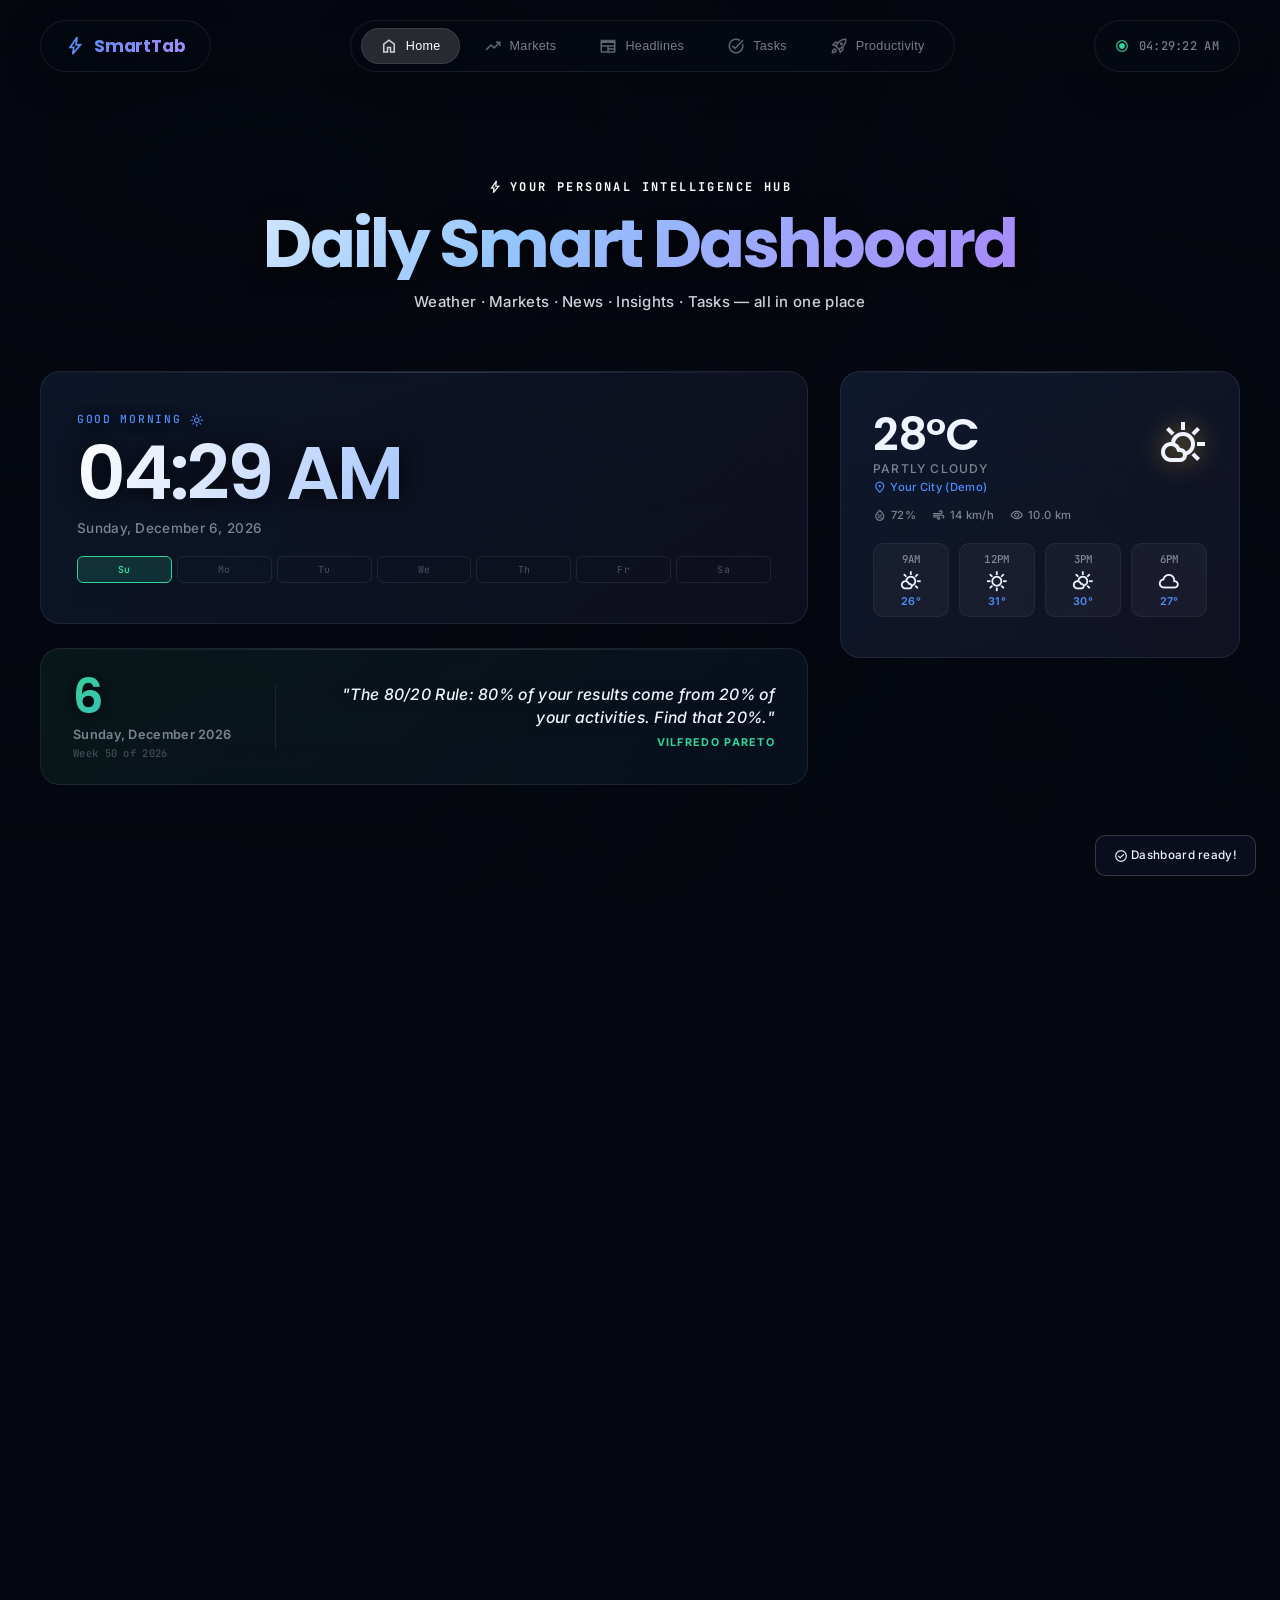
==== index.html @ 6fa4a164 "add smart-tab project source and assets" ====
<!DOCTYPE html>
<html lang="en">
<head>
<meta charset="UTF-8">
<meta name="viewport" content="width=device-width, initial-scale=1.0">
<title>Daily Smart Dashboard</title>
<link rel="preconnect" href="https://fonts.googleapis.com">
<link href="https://fonts.googleapis.com/css2?family=Inter:wght@400;500;600&family=Poppins:wght@500;600;700;800&family=JetBrains+Mono:wght@400;500&display=swap" rel="stylesheet">
<link rel="stylesheet" href="https://fonts.googleapis.com/css2?family=Material+Symbols+Outlined:opsz,wght,FILL,GRAD@20..48,100..700,0..1,-50..200" />
<style>
  :root {
    --bg: #050810;
    --surface: rgba(255,255,255,0.04);
    --surface-hover: rgba(255,255,255,0.08);
    --border: rgba(255,255,255,0.08);
    --border-bright: rgba(255,255,255,0.18);
    --accent: #4f8ef7;
    --accent2: #a78bfa;
    --accent3: #34d399;
    --accent4: #fb923c;
    --text: #f0f4ff;
    --text-dim: rgba(240,244,255,0.5);
    --text-mute: rgba(240,244,255,0.25);
    --glow: rgba(79,142,247,0.25);
    --glow2: rgba(167,139,250,0.2);
    --card-blur: blur(20px);
    --radius: 20px;
    --radius-sm: 12px;
    --font-heading: 'Poppins', sans-serif;
    --font-body: 'Inter', sans-serif;
    --mono: 'JetBrains Mono', monospace;
    --section-gap: 80px;
    --element-gap: 40px;
  }

  *, *::before, *::after { box-sizing: border-box; margin: 0; padding: 0; }

  html, body {
    height: 100%;
    background: var(--bg);
    color: var(--text);
    font-family: var(--font-body);
    font-size: 15px;
    font-weight: 500;
    letter-spacing: 0.3px;
    overflow-x: hidden;
    cursor: default;
    scroll-behavior: smooth;
  }
  .material-symbols-outlined {
    font-variation-settings: 'FILL' 0, 'wght' 400, 'GRAD' 0, 'opsz' 24;
    vertical-align: middle;
    font-size: 1.2em;
    line-height: 1;
    display: inline-block;
  }

  /* ── VIDEO BACKGROUND ── */
  .video-bg-wrap {
    position: fixed; inset: 0; z-index: 0;
    overflow: hidden; pointer-events: none;
  }
  .video-bg {
    position: absolute;
    top: 50%; left: 50%;
    min-width: 100%; min-height: 100%;
    width: auto; height: auto;
    transform: translate(-50%, -50%);
    object-fit: cover;
    filter: brightness(0.45) saturate(1.15);
  }
  .video-overlay {
    position: absolute; inset: 0;
    background:
      radial-gradient(ellipse 90% 60% at 20% 20%, rgba(5,8,16,0.55) 0%, transparent 70%),
      radial-gradient(ellipse 70% 90% at 80% 80%, rgba(5,8,16,0.55) 0%, transparent 70%),
      linear-gradient(180deg, rgba(5,8,16,0.35) 0%, rgba(5,8,16,0.15) 50%, rgba(5,8,16,0.5) 100%);
    animation: bgPulse 14s ease-in-out infinite alternate;
  }
  @keyframes bgPulse {
    0%   { opacity: 0.9; }
    50%  { opacity: 1; }
    100% { opacity: 0.85; }
  }
  /* Star canvas on top of video */
  .bg-canvas {
    position: fixed; inset: 0; z-index: 1;
    overflow: hidden; pointer-events: none;
  }
  .star {
    position: absolute;
    border-radius: 50%;
    background: white;
    animation: twinkle var(--dur, 3s) ease-in-out infinite var(--delay, 0s);
    opacity: 0;
  }
  @keyframes twinkle {
    0%, 100% { opacity: 0; transform: scale(0.5); }
    50% { opacity: var(--op, 0.6); transform: scale(1); }
  }


  /* ── LAYOUT ── */
  .dashboard {
    position: relative; z-index: 2;
    isolation: isolate;
    min-height: 100vh;
    display: grid;
    grid-template-rows: auto auto 1fr auto;
    gap: var(--section-gap);
    padding: 60px 32px;
    max-width: 1600px;
    margin: 0 auto;
    animation: dashboardFadeIn 1s cubic-bezier(.22,1,.36,1) both;
  }
  @keyframes dashboardFadeIn {
    from { opacity: 0; transform: translateY(20px); }
    to   { opacity: 1; transform: translateY(0); }
  }

  /* ── TOP BAR ── */
  .topbar {
    display: flex; align-items: center; justify-content: space-between;
    padding: 0 4px;
    animation: slideDown .8s cubic-bezier(.22,1,.36,1) .1s both;
  }
  @keyframes slideDown {
    from { opacity: 0; transform: translateY(-16px); }
    to   { opacity: 1; transform: translateY(0); }
  }
  .brand {
    font-family: var(--font-heading);
    font-weight: 700;
    font-size: 1.4rem;
    letter-spacing: -0.02em;
    background: linear-gradient(120deg, var(--accent) 0%, var(--accent2) 100%);
    -webkit-background-clip: text; -webkit-text-fill-color: transparent;
  }
  .live-time {
    font-family: var(--mono);
    font-size: .85rem;
    color: var(--text-dim);
    background: var(--surface);
    border: 1px solid var(--border);
    border-radius: 8px;
    padding: 6px 14px;
    letter-spacing: .04em;
  }
  .status-dot {
    display: inline-block; width: 7px; height: 7px;
    border-radius: 50%; background: var(--accent3);
    margin-right: 7px;
    box-shadow: 0 0 8px var(--accent3);
    animation: pulse 2s infinite;
  }
  @keyframes pulse { 0%,100%{opacity:1;} 50%{opacity:.4;} }

  /* ── ROW 1: WEATHER + TICKER ── */
  .row-top {
    display: grid;
    grid-template-columns: 360px 1fr;
    gap: var(--element-gap);
    animation: slideDown .8s cubic-bezier(.22,1,.36,1) .2s both;
  }

  /* ── GLASS CARD BASE ── */
  .glass {
    background: var(--surface);
    backdrop-filter: var(--card-blur);
    -webkit-backdrop-filter: var(--card-blur);
    border: 1px solid var(--border);
    border-radius: var(--radius);
    position: relative;
    overflow: hidden;
    transition: border-color .3s, box-shadow .3s, transform .3s;
  }
  .glass::before {
    content: '';
    position: absolute; top: 0; left: 0; right: 0; height: 1px;
    background: linear-gradient(90deg, transparent, rgba(255,255,255,0.15), transparent);
  }
  .glass:hover {
    border-color: var(--border-bright);
    box-shadow: 0 8px 40px rgba(0,0,0,0.3), 0 0 0 1px var(--border-bright);
    transform: translateY(-2px);
  }

  /* ── WEATHER ── */
  .weather-card {
    padding: 40px 32px;
    background: linear-gradient(135deg, rgba(79,142,247,0.12) 0%, rgba(167,139,250,0.08) 100%);
  }
  .weather-top {
    display: flex; align-items: flex-start; justify-content: space-between;
  }
  .weather-icon {
    font-size: 3.5rem;
    line-height: 1;
    filter: drop-shadow(0 0 12px rgba(255,200,50,0.5));
    animation: float 4s ease-in-out infinite;
  }
  @keyframes float { 0%,100%{transform:translateY(0);} 50%{transform:translateY(-6px);} }
  .weather-temp {
    font-family: var(--font-heading);
    font-size: 3rem;
    font-weight: 600;
    line-height: 1;
    letter-spacing: -0.03em;
  }
  .weather-desc {
    font-size: .8rem;
    color: var(--text-dim);
    text-transform: uppercase;
    letter-spacing: .1em;
    margin-top: 4px;
  }
  .weather-location {
    font-size: .75rem;
    color: var(--accent);
    margin-top: 4px;
  }
  .forecast-strip {
    display: flex; gap: 10px; margin-top: 20px;
  }
  .forecast-item {
    flex: 1; text-align: center;
    background: rgba(255,255,255,0.04);
    border: 1px solid rgba(255,255,255,0.06);
    border-radius: 10px;
    padding: 8px 4px;
    font-size: .72rem;
    transition: background .2s;
  }
  .forecast-item:hover { background: rgba(255,255,255,0.08); }
  .forecast-time { color: var(--text-dim); margin-bottom: 4px; font-family: var(--mono); }
  .forecast-icon { font-size: 1.2rem; margin: 2px 0; }
  .forecast-temp { color: var(--accent); font-weight: 600; }
  .weather-extra {
    display: flex; gap: 16px; margin-top: 14px;
    font-size: .75rem; color: var(--text-dim);
  }
  .weather-extra span { display: flex; align-items: center; gap: 4px; }

  /* ── TICKER ── */
  .ticker-card { padding: 0; display: flex; flex-direction: column; }
  .ticker-header {
    display: flex; align-items: center; justify-content: space-between;
    padding: 18px 24px 12px;
    border-bottom: 1px solid var(--border);
  }
  .ticker-title {
    font-family: var(--font-heading);
    font-weight: 600; font-size: .9rem;
    letter-spacing: .05em; color: var(--text-dim);
    text-transform: uppercase;
  }
  .ticker-update { font-size: .7rem; color: var(--text-mute); font-family: var(--mono); }
  .ticker-grid {
    display: grid;
    grid-template-columns: repeat(auto-fill, minmax(140px, 1fr));
    gap: 12px; padding: 24px 32px; flex: 1;
  }
  .ticker-item {
    background: rgba(255,255,255,0.04);
    backdrop-filter: blur(12px);
    -webkit-backdrop-filter: blur(12px);
    border: 1px solid rgba(255,255,255,0.08);
    border-radius: var(--radius-sm);
    padding: 12px 14px;
    transition: all .3s;
    cursor: default;
  }
  .ticker-item:hover {
    background: rgba(255,255,255,0.09);
    border-color: rgba(255,255,255,0.22);
    box-shadow: 0 4px 24px rgba(79,142,247,0.18);
    transform: translateY(-2px);
  }
  .ticker-symbol { font-family: var(--mono); font-size: .7rem; color: var(--text-mute); margin-bottom: 4px; }
  .ticker-price { font-family: var(--font-heading); font-weight: 600; font-size: 1.1rem; letter-spacing: -0.01em; }
  .ticker-change { font-size: .72rem; margin-top: 3px; font-family: var(--mono); }
  .up { color: var(--accent3); } .down { color: #f87171; }

  .marquee-bar {
    border-top: 1px solid var(--border);
    padding: 10px 0; overflow: hidden;
    position: relative;
  }
  .marquee-inner {
    display: flex; gap: 48px;
    animation: marquee 30s linear infinite;
    width: max-content;
  }
  @keyframes marquee { from{transform:translateX(0);} to{transform:translateX(-50%);} }
  .marquee-item { font-family: var(--mono); font-size: .73rem; white-space: nowrap; color: var(--text-dim); }
  .marquee-item .sym { color: var(--accent); margin-right: 6px; font-weight: 600; }

  /* ── ROW 2: NEWS + INSIGHT + PRODUCTIVITY ── */
  .row-main {
    display: grid;
    grid-template-columns: 1fr 1fr 380px;
    gap: var(--element-gap);
    animation: slideUp .8s cubic-bezier(.22,1,.36,1) .35s both;
  }
  @keyframes slideUp {
    from { opacity: 0; transform: translateY(20px); }
    to   { opacity: 1; transform: translateY(0); }
  }

  /* ── NEWS ── */
  .news-card { padding: 32px 32px; }
  .section-label {
    font-family: var(--font-heading);
    font-size: .72rem; font-weight: 700;
    text-transform: uppercase; letter-spacing: .12em;
    color: rgba(240,244,255,0.75);
    margin-bottom: 16px;
    display: flex; align-items: center; gap: 8px;
    text-shadow: 0 1px 8px rgba(0,0,0,0.5);
  }
  .section-label::after {
    content: ''; flex: 1; height: 1px;
    background: linear-gradient(90deg, var(--border), transparent);
  }
  .news-tabs {
    display: flex; gap: 8px; margin-bottom: 16px;
  }
  .tab-btn {
    padding: 5px 14px; border-radius: 20px;
    border: 1px solid rgba(255,255,255,0.08);
    background: rgba(255,255,255,0.04);
    backdrop-filter: blur(8px);
    -webkit-backdrop-filter: blur(8px);
    color: var(--text-dim);
    font-family: 'Space Grotesk', sans-serif;
    font-size: .75rem; font-weight: 500; cursor: pointer;
    transition: all .25s;
  }
  .tab-btn:hover {
    background: rgba(79,142,247,0.15);
    border-color: rgba(79,142,247,0.4);
    color: var(--text);
  }
  .tab-btn.active {
    background: var(--accent); color: white;
    border-color: var(--accent);
    box-shadow: 0 0 18px rgba(79,142,247,0.45);
  }
  .news-list { display: flex; flex-direction: column; gap: 10px; }
  .news-item {
    display: flex; gap: 12px; align-items: flex-start;
    padding: 12px;
    border: 1px solid rgba(255,255,255,0.07);
    border-radius: var(--radius-sm);
    background: rgba(255,255,255,0.03);
    backdrop-filter: blur(10px);
    -webkit-backdrop-filter: blur(10px);
    cursor: pointer;
    text-decoration: none; color: inherit;
    transition: all .25s;
    position: relative; overflow: hidden;
  }
  .news-item::before {
    content: ''; position: absolute; left: 0; top: 0; bottom: 0;
    width: 3px;
    background: linear-gradient(180deg, var(--accent), var(--accent2));
    transform: scaleY(0); transform-origin: bottom;
    transition: transform .3s cubic-bezier(.22,1,.36,1);
  }
  .news-item:hover {
    background: rgba(255,255,255,0.08);
    border-color: rgba(255,255,255,0.2);
    transform: translateX(4px);
    box-shadow: 0 4px 20px rgba(79,142,247,0.12);
  }
  .news-item:hover::before { transform: scaleY(1); }
  .news-num {
    font-family: var(--mono); font-size: .65rem;
    color: var(--accent); min-width: 20px; margin-top: 2px;
    font-weight: 700;
  }
  .news-content { flex: 1; }
  .news-title { font-size: .82rem; font-weight: 500; line-height: 1.4; margin-bottom: 4px; }
  .news-meta { font-size: .68rem; color: var(--text-mute); font-family: var(--mono); }
  .news-arrow {
    color: var(--text-mute); font-size: .9rem;
    transition: transform .25s, color .25s;
  }
  .news-item:hover .news-arrow { transform: translateX(4px); color: var(--accent); }

  .insight-card {
    padding: 32px;
    background: var(--surface);
    display: flex; flex-direction: column; gap: 24px;
    position: relative; overflow: hidden;
    z-index: 1;
  }
  .insight-bg-wrap {
    position: absolute; inset: 0; z-index: -1;
    pointer-events: none;
  }
  .insight-bg-layer {
    position: absolute; inset: 0;
    background-size: cover;
    background-position: center;
    opacity: 0;
    transition: opacity 0.5s ease-in-out;
    filter: brightness(0.35) saturate(1.2);
  }
  .insight-bg-layer.active { opacity: 1; }
  
  .insight-rotator {
    flex: 1;
    display: flex; flex-direction: column;
    justify-content: center;
    min-height: 160px;
    position: relative;
  }
  .insight-type {
    font-family: var(--mono); font-size: .65rem;
    text-transform: uppercase; letter-spacing: .1em;
    color: var(--accent2); margin-bottom: 10px;
    display: flex; align-items: center; gap: 6px;
  }
  .insight-type-icon { font-size: .9rem; }
  .insight-body {
    font-size: 1.05rem; font-weight: 500;
    line-height: 1.6;
    transition: all .5s cubic-bezier(.22,1,.36,1);
  }
  .insight-body.fade-out { opacity: 0; transform: translateY(10px); }
  .insight-body.fade-in  { opacity: 1; transform: translateY(0); }
  .insight-author { font-size: .75rem; color: var(--text-dim); margin-top: 8px; font-style: italic; }
  .insight-dots { display: flex; gap: 6px; justify-content: center; }
  .dot {
    width: 6px; height: 6px; border-radius: 50%;
    background: var(--border-bright); cursor: pointer;
    transition: all .3s;
  }
  .dot.active {
    background: var(--accent2);
    box-shadow: 0 0 8px var(--accent2);
    width: 20px; border-radius: 3px;
  }
  .insight-nav { display: flex; gap: 8px; justify-content: flex-end; }
  .insight-btn {
    width: 32px; height: 32px;
    border-radius: 50%; border: 1px solid var(--border);
    background: transparent; color: var(--text-dim);
    cursor: pointer; font-size: .9rem;
    transition: all .25s; display: flex; align-items: center; justify-content: center;
  }
  .insight-btn:hover { border-color: var(--accent2); color: var(--accent2); background: rgba(167,139,250,0.1); }

  /* ── DATE CARD ── */
  .date-card {
    padding: 24px 32px;
    background: linear-gradient(135deg, rgba(52,211,153,0.08) 0%, rgba(79,142,247,0.06) 100%);
    display: flex; align-items: center; justify-content: space-between; gap: 40px;
  }
  .date-left { flex-shrink: 0; }
  .date-quote {
    flex: 1; text-align: right; border-left: 1px solid var(--border);
    padding-left: 32px; max-width: 500px;
    animation: heroFadeIn 1s cubic-bezier(.22,1,.36,1) .3s both;
  }
  .date-quote-text {
    font-size: 1.05rem; font-style: italic; line-height: 1.45;
    color: var(--text); margin-bottom: 6px;
    text-shadow: 0 2px 12px rgba(0,0,0,0.4);
  }
  .date-quote-author {
    font-size: 0.72rem; color: var(--accent3); font-weight: 700;
    text-transform: uppercase; letter-spacing: 0.12em;
  }
  .date-day {
    font-family: var(--font-heading);
    font-size: 3.2rem; font-weight: 600;
    letter-spacing: -0.04em;
    line-height: 1;
    background: linear-gradient(120deg, var(--accent3) 0%, var(--accent) 100%);
    -webkit-background-clip: text; -webkit-text-fill-color: transparent;
    filter: drop-shadow(0 2px 8px rgba(0,0,0,0.8));
  }
  .date-full { font-size: .85rem; color: var(--text-dim); margin-top: 6px; font-weight: 600; }
  .date-week { font-family: var(--mono); font-size: .7rem; color: var(--text-mute); margin-top: 4px; }
  .week-bar {
    display: flex; gap: 5px; margin-top: 14px;
  }
  .week-day {
    flex: 1; text-align: center; padding: 6px 2px;
    font-size: .65rem; font-family: var(--mono);
    border-radius: 6px; border: 1px solid var(--border);
    color: var(--text-mute);
    transition: all .25s;
  }
  .week-day.today {
    background: rgba(52,211,153,0.15);
    border-color: var(--accent3);
    color: var(--accent3);
    font-weight: 700;
  }

  /* ── TODO ── */
  .todo-card { padding: 32px 32px; display: flex; flex-direction: column; }
  .todo-input-row {
    display: flex; gap: 8px; margin-bottom: 14px;
  }
  .todo-input {
    flex: 1; background: rgba(255,255,255,0.05);
    border: 1px solid var(--border);
    border-radius: var(--radius-sm);
    padding: 10px 14px; color: var(--text);
    font-family: 'Space Grotesk', sans-serif; font-size: .83rem;
    outline: none; transition: border-color .25s;
  }
  .todo-input::placeholder { color: var(--text-mute); }
  .todo-input:focus { border-color: var(--accent); box-shadow: 0 0 0 3px rgba(79,142,247,0.15); }
  .btn-add {
    padding: 10px 16px; border-radius: var(--radius-sm);
    background: var(--accent); color: white; border: none;
    font-family: 'Space Grotesk', sans-serif; font-size: .8rem;
    font-weight: 600; cursor: pointer; transition: all .25s;
    white-space: nowrap;
  }
  .btn-add:hover { background: #6fa3f9; box-shadow: 0 0 20px rgba(79,142,247,0.4); transform: scale(1.02); }
  .todo-list { flex: 1; display: flex; flex-direction: column; gap: 7px; overflow-y: auto; max-height: 260px; }
  .todo-list::-webkit-scrollbar { width: 4px; }
  .todo-list::-webkit-scrollbar-track { background: transparent; }
  .todo-list::-webkit-scrollbar-thumb { background: var(--border-bright); border-radius: 2px; }
  .todo-item {
    display: flex; align-items: center; gap: 10px;
    padding: 10px 12px;
    border: 1px solid rgba(255,255,255,0.08);
    border-radius: 10px;
    background: rgba(255,255,255,0.04);
    backdrop-filter: blur(8px);
    -webkit-backdrop-filter: blur(8px);
    transition: all .25s;
    animation: todoSlide .35s cubic-bezier(.22,1,.36,1);
  }
  .todo-item:hover {
    background: rgba(255,255,255,0.08);
    border-color: rgba(255,255,255,0.18);
    box-shadow: 0 2px 12px rgba(0,0,0,0.2);
  }
  @keyframes todoSlide {
    from { opacity: 0; transform: translateX(-12px); }
    to   { opacity: 1; transform: translateX(0); }
  }
  .todo-item.done { opacity: .45; }
  .todo-item.done .todo-text { text-decoration: line-through; color: var(--text-mute); }
  .todo-item.removing { animation: todoRemove .3s forwards; }
  @keyframes todoRemove {
    to { opacity: 0; transform: translateX(12px); height: 0; padding: 0; margin: 0; }
  }
  .todo-check {
    width: 18px; height: 18px; border-radius: 50%;
    border: 2px solid var(--border-bright);
    background: transparent; cursor: pointer;
    transition: all .25s; flex-shrink: 0;
    display: flex; align-items: center; justify-content: center;
    font-size: .65rem;
  }
  .todo-item.done .todo-check {
    background: var(--accent3); border-color: var(--accent3);
    color: white;
  }
  .todo-text { flex: 1; font-size: .82rem; }
  .todo-del {
    color: var(--text-mute); cursor: pointer; font-size: .8rem;
    background: none; border: none;
    transition: color .2s; padding: 2px 4px;
  }
  .todo-del:hover { color: #f87171; }
  .todo-footer {
    display: flex; align-items: center; justify-content: space-between;
    margin-top: 12px; padding-top: 12px;
    border-top: 1px solid var(--border);
    font-size: .72rem; color: var(--text-mute);
  }
  .btn-clear {
    font-size: .72rem; color: #f87171;
    background: transparent; border: 1px solid rgba(248,113,113,0.3);
    border-radius: 6px; padding: 4px 10px;
    cursor: pointer; transition: all .25s;
    font-family: 'Space Grotesk', sans-serif;
  }
  .btn-clear:hover { background: rgba(248,113,113,0.1); border-color: #f87171; }

  /* ── BOTTOM ROW: GAME ── */
  .row-bottom {
    display: grid;
    grid-template-columns: 1fr 380px;
    gap: var(--element-gap);
    animation: slideUp .8s cubic-bezier(.22,1,.36,1) .5s both;
  }

  /* ── GAME ZONE ── */
  .game-card { padding: 32px 32px; }
  .game-launch-area { display: flex; flex-direction: column; align-items: center; gap: 16px; }
  .game-preview-btn {
    width: 100%; height: 160px;
    border: 2px dashed rgba(251,146,60,0.3);
    border-radius: var(--radius-sm);
    background: linear-gradient(135deg, rgba(251,146,60,0.06) 0%, rgba(167,139,250,0.06) 100%);
    cursor: pointer; position: relative; overflow: hidden;
    display: flex; align-items: center; justify-content: center;
    flex-direction: column; gap: 10px;
    transition: all .3s; color: var(--text-dim); font-size: .85rem;
  }
  .game-preview-btn:hover { border-color: var(--accent4); background: rgba(251,146,60,0.1); }
  .game-preview-btn .game-icon { font-size: 2.5rem; animation: float 3s ease-in-out infinite; }
  .game-preview-btn .game-hint { font-size: .7rem; color: var(--text-mute); }
  /* inline grid-game */
  #gridGame { width: 100%; display: none; flex-direction: column; align-items: center; gap: 10px; }
  #gridGame.active { display: flex; }
  .game-score-bar {
    width: 100%; display: flex; justify-content: space-between; align-items: center;
    font-family: var(--mono); font-size: .75rem; color: var(--text-dim);
  }
  .game-score-val { color: var(--accent4); font-size: 1.1rem; font-weight: 700; }
  #gameGrid {
    display: grid; gap: 4px;
    background: rgba(255,255,255,0.03);
    border: 1px solid var(--border); border-radius: 10px; padding: 8px;
  }
  .gcell {
    width: 32px; height: 32px; border-radius: 6px;
    cursor: pointer; transition: transform .15s, opacity .2s;
    border: 1px solid rgba(255,255,255,0.05);
  }
  .gcell:hover { transform: scale(1.1); }
  .gcell.matched { animation: cellPop .3s forwards; }
  @keyframes cellPop { 0%{transform:scale(1.2);} 50%{transform:scale(0.8);opacity:.5;} 100%{transform:scale(0);opacity:0;} }
  .game-controls { display: flex; gap: 8px; }
  .btn-game {
    padding: 7px 16px; border-radius: 8px;
    border: 1px solid var(--border); background: transparent;
    color: var(--text-dim); font-family: 'Space Grotesk', sans-serif;
    font-size: .75rem; cursor: pointer; transition: all .25s;
  }
  .btn-game:hover, .btn-game.primary { background: var(--accent4); border-color: var(--accent4); color: white; box-shadow: 0 0 16px rgba(251,146,60,0.3); }

  /* ── MINI STATS ── */
  .stats-card { padding: 32px 32px; display: flex; flex-direction: column; gap: 14px; }
  .stat-row {
    display: flex; flex-direction: column; gap: 6px;
  }
  .stat-label { font-size: .72rem; color: var(--text-mute); display: flex; justify-content: space-between; }
  .stat-label span { color: var(--text-dim); font-family: var(--mono); font-size: .7rem; }
  .stat-bar {
    height: 6px; border-radius: 3px;
    background: rgba(255,255,255,0.05);
    overflow: hidden;
  }
  .stat-fill {
    height: 100%; border-radius: 3px;
    transition: width 1.5s cubic-bezier(.22,1,.36,1);
    width: 0;
  }
  .stat-fill.blue { background: linear-gradient(90deg, var(--accent), #93c5fd); }
  .stat-fill.purple { background: linear-gradient(90deg, var(--accent2), #c4b5fd); }
  .stat-fill.green { background: linear-gradient(90deg, var(--accent3), #6ee7b7); }
  .stat-fill.orange { background: linear-gradient(90deg, var(--accent4), #fdba74); }

  /* ── SCROLLBAR ── */
  ::-webkit-scrollbar { width: 5px; }
  ::-webkit-scrollbar-track { background: transparent; }
  ::-webkit-scrollbar-thumb { background: var(--border-bright); border-radius: 3px; }

  /* ── LOADING OVERLAY ── */
  .loader-overlay {
    position: fixed; inset: 0; z-index: 999;
    background: var(--bg);
    display: flex; flex-direction: column; align-items: center; justify-content: center;
    gap: 20px;
    transition: opacity .6s, visibility .6s;
  }
  .loader-overlay.hide { opacity: 0; visibility: hidden; }
  .loader-logo {
    font-family: 'Syne', sans-serif; font-size: 1.8rem; font-weight: 800;
    background: linear-gradient(120deg, var(--accent), var(--accent2));
    -webkit-background-clip: text; -webkit-text-fill-color: transparent;
    animation: logoPulse 1.5s ease-in-out infinite;
  }
  @keyframes logoPulse { 0%,100%{opacity:.6;} 50%{opacity:1;} }
  .loader-bar-wrap {
    width: 180px; height: 3px; background: rgba(255,255,255,0.06); border-radius: 2px;
  }
  .loader-bar {
    height: 100%; background: linear-gradient(90deg, var(--accent), var(--accent2));
    border-radius: 2px;
    animation: loadBar 1.4s cubic-bezier(.22,1,.36,1) forwards;
  }
  @keyframes loadBar { from{width:0} to{width:100%} }
  .loader-text { font-size: .73rem; color: var(--text-mute); font-family: var(--mono); }

  /* ── TOAST ── */
  .toast-container { position: fixed; bottom: 24px; right: 24px; z-index: 100; display: flex; flex-direction: column; gap: 8px; }
  .toast {
    padding: 12px 18px; border-radius: 10px;
    border: 1px solid var(--border-bright);
    background: rgba(10,15,30,0.9);
    backdrop-filter: blur(12px);
    font-size: .78rem; color: var(--text);
    animation: toastIn .4s cubic-bezier(.22,1,.36,1);
    max-width: 280px;
  }
  @keyframes toastIn { from{opacity:0;transform:translateX(20px);} to{opacity:1;transform:translateX(0);} }

  /* ── NAV PILLS (Pill-Style Navbar) ── */
  .nav-container {
    position: fixed; top: 20px; left: 0; right: 0; z-index: 1000;
    display: flex; align-items: center; justify-content: space-between;
    padding: 0 40px; pointer-events: none;
  }
  .nav-pill {
    border-radius: 50px;
    background: rgba(5,10,20,0.4);
    backdrop-filter: blur(28px); -webkit-backdrop-filter: blur(28px);
    border: 1px solid rgba(255,255,255,0.08);
    display: flex; align-items: center; gap: 10px;
    pointer-events: auto;
    box-shadow: 0 10px 40px rgba(0,0,0,0.25);
    transition: all 0.4s cubic-bezier(.22,1,.36,1);
    height: 52px;
  }
  .nav-pill:hover {
    background: rgba(5,10,20,0.65);
    border-color: rgba(255,255,255,0.15);
    transform: translateY(-2px);
    box-shadow: 0 14px 48px rgba(0,0,0,0.35);
  }
  .nav-brand-pill { padding: 0 24px; }
  .nav-links-pill { padding: 0 10px; }
  .nav-time-pill { padding: 0 20px; font-family: var(--mono); font-size: .8rem; color: var(--text-dim); }

  .nav-brand {
    font-family: var(--font-heading); font-weight: 700; font-size: 1.15rem;
    background: linear-gradient(120deg, var(--accent), var(--accent2));
    -webkit-background-clip: text; -webkit-text-fill-color: transparent;
    filter: drop-shadow(0 2px 8px rgba(0,0,0,0.5));
    letter-spacing: -0.01em; display: flex; align-items: center; gap: 8px;
  }
  .nav-links { display: flex; align-items: center; gap: 5px; }
  .nav-link {
    padding: 8px 18px; border-radius: 40px;
    font-family: 'Space Grotesk', sans-serif; font-size: .84rem; font-weight: 500;
    color: var(--text-dim); text-decoration: none;
    transition: all .25s; display: flex; align-items: center; gap: 8px;
    border: 1px solid transparent;
  }
  .nav-link .material-symbols-outlined { font-size: 18px; opacity: 0.8; }
  .nav-link:hover { color: var(--text); background: rgba(255,255,255,0.08); }
  .nav-link.active {
    background: rgba(255,255,255,0.14);
    color: #ffffff;
    border-color: rgba(255,255,255,0.1);
    box-shadow: 0 4px 12px rgba(0,0,0,0.1);
  }

  /* ── PAGE WRAPPER ── */
  .page { padding-top: 64px; position: relative; z-index: 2; isolation: isolate; }

  /* ── SECTION WRAPPER ── */
  .section {
    max-width: 1600px; margin: 0 auto;
    padding: 80px 40px;
    position: relative; z-index: 2;
  }
  .section-title {
    font-family: var(--font-heading); font-weight: 700;
    font-size: 24px; letter-spacing: 0.3px;
    color: var(--text);
    -webkit-text-fill-color: unset;
    background: none;
    text-shadow: 0 2px 16px rgba(0,0,0,0.6);
    margin-bottom: 40px;
    display: flex; align-items: center; gap: 12px;
  }
  .section-title::after {
    content: ''; flex: 1; height: 1px;
    background: linear-gradient(90deg, var(--border-bright), transparent);
    margin-left: 16px;
  }
  .section-divider {
    border: none; height: 1px;
    background: linear-gradient(90deg, transparent, rgba(255,255,255,0.15), transparent);
    margin: 0;
    position: relative; z-index: 2;
  }

  /* ── HERO SECTION ── */
  #hero {
    min-height: calc(100vh - 64px);
    display: flex; flex-direction: column;
    justify-content: center;
  }
  .hero-headline {
    text-align: center;
    margin-bottom: 60px;
    animation: heroFadeIn 1s cubic-bezier(.22,1,.36,1) .2s both;
  }
  @keyframes heroFadeIn {
    from { opacity: 0; transform: translateY(-24px); }
    to   { opacity: 1; transform: translateY(0); }
  }
  .hero-tagline {
    font-family: var(--mono); font-size: .8rem; color: #ffffff;
    font-weight: 700;
    letter-spacing: .2em; text-transform: uppercase;
    margin-bottom: 14px; display: flex; align-items: center; justify-content: center; gap: 8px;
    text-shadow: 0 1px 8px rgba(0,0,0,0.8);
  }
  .hero-h1 {
    font-family: var(--font-heading); font-weight: 700;
    font-size: clamp(2.8rem, 6vw, 4.5rem);
    letter-spacing: -0.04em; line-height: 1.05;
    background: linear-gradient(135deg, #ffffff 0%, #93c5fd 40%, var(--accent2) 80%);
    -webkit-background-clip: text; -webkit-text-fill-color: transparent;
    filter: drop-shadow(0 2px 12px rgba(0,0,0,0.7));
    animation: gradientShift 6s ease-in-out infinite alternate;
  }
  @keyframes gradientShift {
    0%   { background-position: 0% 50%; }
    100% { background-position: 100% 50%; }
  }
  .hero-sub {
    font-size: 1rem; color: rgba(240,244,255,0.85); margin-top: 12px;
    font-weight: 500;
    text-shadow: 0 2px 12px rgba(0,0,0,0.8);
  }
  .hero-grid {
    display: grid; grid-template-columns: 1fr 400px;
    gap: 32px; align-items: start;
    animation: heroFadeIn 1s cubic-bezier(.22,1,.36,1) .5s both;
  }
  .hero-left { display: flex; flex-direction: column; gap: 24px; }
  .hero-clock-card {
    padding: 40px 36px;
    background: linear-gradient(135deg, rgba(79,142,247,0.1) 0%, rgba(167,139,250,0.06) 100%);
  }
  .hero-greeting {
    font-family: var(--mono); font-size: .75rem; color: var(--accent);
    text-transform: uppercase; letter-spacing: .15em; margin-bottom: 8px;
    text-shadow: 0 1px 12px rgba(0,0,0,0.8);
  }
  .hero-big-time {
    font-family: var(--font-heading); font-weight: 600;
    font-size: clamp(3rem, 7vw, 5rem);
    letter-spacing: -0.04em; line-height: 1;
    background: linear-gradient(120deg, #fff, var(--accent));
    -webkit-background-clip: text; -webkit-text-fill-color: transparent;
    filter: drop-shadow(0 2px 12px rgba(0,0,0,0.8));
  }
  .hero-date-sub { font-size: .9rem; color: var(--text-dim); margin-top: 10px; }

  /* ── MARKETS TICKER SECTION ── */
  #markets { padding: 0; }
  .markets-bar {
    border-top: 1px solid var(--border);
    border-bottom: 1px solid var(--border);
    background: rgba(255,255,255,0.02);
  }
  .markets-inner {
    max-width: 1600px; margin: 0 auto;
    padding: 0 40px;
  }
  .markets-header {
    display: flex; align-items: center; justify-content: space-between;
    padding: 20px 0 14px;
    border-bottom: 1px solid var(--border);
  }
  .markets-title {
    font-family: var(--font-heading); font-weight: 700; font-size: .9rem;
    letter-spacing: .06em; color: #ffffff; text-transform: uppercase;
    text-shadow: 0 1px 8px rgba(0,0,0,0.8);
  }

  /* ── INSIGHTS SECTION 2-col ── */
  .insights-grid {
    display: grid; grid-template-columns: 60% 1fr; gap: 32px;
  }

  /* ── TASKS SECTION ── */
  .tasks-inner { max-width: 860px; margin: 0 auto; }

  /* ── MEDIA ── */
  @media (max-width: 1100px) {
    .hero-grid { grid-template-columns: 1fr; }
    .insights-grid { grid-template-columns: 1fr; }
    .row-bottom { grid-template-columns: 1fr; }
  }
  @media (max-width: 768px) {
    .section { padding: 48px 20px; }
    .nav-container { top: 10px; padding: 0 15px; flex-wrap: wrap; justify-content: center; gap: 10px; }
    .nav-pill { height: 44px; scale: 0.9; }
    .nav-brand-pill { order: 1; }
    .nav-time-pill { order: 2; }
    .nav-links-pill { order: 3; width: 100%; justify-content: center; }
    .nav-link { padding: 6px 12px; font-size: .75rem; }
    .hero-h1 { font-size: 2.4rem; }
    .hero-big-time { font-size: 3rem; }
    .row-bottom { grid-template-columns: 1fr; }
    .row-main { grid-template-columns: 1fr; }
  }
</style>
</head>
<body>

<!-- LOADER -->
<div class="loader-overlay" id="loader">
  <div class="loader-logo"><span class="material-symbols-outlined" style="font-size:32px">bolt</span> SmartTab</div>
  <div class="loader-bar-wrap"><div class="loader-bar"></div></div>
  <div class="loader-text">Initializing your dashboard...</div>
</div>

<!-- VIDEO BACKGROUND -->
<div class="video-bg-wrap">
  <video class="video-bg" autoplay muted loop playsinline poster="">
    <source src="assets/video/From Main Klickpin CF- Video Pinterest - 4agRgWRYj.mp4" type="video/mp4">
  </video>
  <div class="video-overlay"></div>
</div>

<!-- STAR CANVAS (layered on top of video) -->
<div class="bg-canvas" id="bgCanvas"></div>

<!-- TOAST CONTAINER -->
<div class="toast-container" id="toastContainer"></div>

<!-- NAVBAR PILLS -->
<nav class="nav-container">
  <div class="nav-pill nav-brand-pill">
    <div class="nav-brand"><span class="material-symbols-outlined">bolt</span> SmartTab</div>
  </div>
  
  <div class="nav-pill nav-links-pill">
    <div class="nav-links">
      <a class="nav-link active" href="#hero"><span class="material-symbols-outlined">home</span> Home</a>
      <a class="nav-link" href="#markets"><span class="material-symbols-outlined">trending_up</span> Markets</a>
      <a class="nav-link" href="#insights"><span class="material-symbols-outlined">newspaper</span> Headlines</a>
      <a class="nav-link" href="#tasks"><span class="material-symbols-outlined">task_alt</span> Tasks</a>
      <a class="nav-link" href="#productivity"><span class="material-symbols-outlined">rocket_launch</span> Productivity</a>
    </div>
  </div>

  <div class="nav-pill nav-time-pill">
    <span class="material-symbols-outlined" style="font-size:14px;color:var(--accent3);animation: pulse 2s infinite;">radio_button_checked</span>
    <span id="liveTime">--:--:-- --</span>
  </div>
</nav>

<div class="page">

<!-- ══════════════ SECTION 1: HERO ══════════════ -->
<section id="hero" class="section">
  <div class="hero-headline">
    <div class="hero-tagline"><span class="material-symbols-outlined">bolt</span> Your Personal Intelligence Hub</div>
    <h1 class="hero-h1">Daily Smart Dashboard</h1>
    <p class="hero-sub">Weather · Markets · News · Insights · Tasks — all in one place</p>
  </div>

  <div class="hero-grid">
    <!-- Left: Clock + Date -->
    <div class="hero-left">
      <div class="glass hero-clock-card">
        <div class="hero-greeting" id="heroGreeting">Good Morning</div>
        <div class="hero-big-time" id="heroBigTime">--:--</div>
        <div class="hero-date-sub" id="heroDateSub">Loading date...</div>
        <div class="week-bar" id="weekBar" style="margin-top:20px;"></div>
      </div>

      <div class="glass date-card">
        <div class="date-left">
          <div class="date-day" id="dateDay">--</div>
          <div class="date-full" id="dateFull">Loading...</div>
          <div class="date-week" id="dateWeekNum"></div>
        </div>
        <div class="date-quote" id="dateQuoteWrap">
          <div class="date-quote-text" id="dateQuoteText">"The best way to predict the future is to create it."</div>
          <div class="date-quote-author" id="dateQuoteAuthor">Peter Drucker</div>
        </div>
      </div>
    </div>

    <!-- Right: Weather -->
    <div class="glass weather-card" id="weatherCard">
      <div class="weather-top">
        <div>
          <div class="weather-temp" id="wTemp">--°</div>
          <div class="weather-desc" id="wDesc">Loading weather...</div>
          <div class="weather-location" id="wLoc"><span class="material-symbols-outlined">location_on</span> Detecting...</div>
        </div>
        <div class="weather-icon" id="wIcon"><span class="material-symbols-outlined" style="font-size:48px">partly_cloudy_day</span></div>
      </div>
      <div class="weather-extra">
        <span><span class="material-symbols-outlined">humidity_percentage</span> <span id="wHum">--%</span></span>
        <span><span class="material-symbols-outlined">air</span> <span id="wWind">-- km/h</span></span>
        <span><span class="material-symbols-outlined">visibility</span> <span id="wVis">-- km</span></span>
      </div>
      <div class="forecast-strip" id="forecastStrip"></div>
    </div>
  </div>
</section>

<hr class="section-divider">

<!-- ══════════════ SECTION 2: MARKETS ══════════════ -->
<section id="markets">
  <div class="markets-bar">
    <div class="markets-inner">
      <div class="markets-header">
        <div class="markets-title"><span class="material-symbols-outlined">trending_up</span> Live Markets</div>
        <div class="ticker-update" id="tickerUpdated">Updating...</div>
      </div>
      <div class="ticker-grid" id="tickerGrid" style="padding:24px 0;"></div>
      <div class="marquee-bar">
        <div class="marquee-inner" id="marqueeInner"></div>
      </div>
    </div>
  </div>
</section>

<hr class="section-divider">

<!-- ══════════════ SECTION 3: HEADLINES & INSIGHTS ══════════════ -->
<section id="insights" class="section">
  <div class="section-title">📰 Headlines &amp; Daily Insights</div>
  <div class="insights-grid">

    <!-- Latest Headlines -->
    <div class="glass news-card">
      <div class="section-label"><span class="material-symbols-outlined">newspaper</span> Latest Headlines</div>
      <div class="news-tabs">
        <button class="tab-btn active" onclick="switchTab('technology',this)">Tech</button>
        <button class="tab-btn" onclick="switchTab('business',this)">Business</button>
        <button class="tab-btn" onclick="switchTab('science',this)">Science</button>
      </div>
      <div class="news-list" id="newsList">
        <div style="color:var(--text-mute);font-size:.8rem;text-align:center;padding:20px">Loading headlines...</div>
      </div>
    </div>

    <!-- Daily Insights -->
    <div class="glass insight-card">
      <div class="insight-bg-wrap">
        <div class="insight-bg-layer active" id="insightBg1"></div>
        <div class="insight-bg-layer" id="insightBg2"></div>
      </div>
      <div class="section-label"><span class="material-symbols-outlined">lightbulb</span> Daily Insight</div>
      <div class="insight-rotator">
        <div class="insight-type" id="insightType"><span class="insight-type-icon" id="insightIcon">💬</span><span id="insightTypeLabel">Quote</span></div>
        <div class="insight-body fade-in" id="insightBody">Loading...</div>
        <div class="insight-author" id="insightAuthor"></div>
      </div>
      <div style="display:flex;align-items:center;justify-content:space-between;">
        <div class="insight-dots" id="insightDots"></div>
        <div class="insight-nav">
          <button class="insight-btn" onclick="prevInsight()"><span class="material-symbols-outlined">arrow_back</span></button>
          <button class="insight-btn" onclick="nextInsight()"><span class="material-symbols-outlined">arrow_forward</span></button>
        </div>
      </div>
    </div>

  </div>
</section>

<hr class="section-divider">

<!-- ══════════════ SECTION 4: TASKS ══════════════ -->
<section id="tasks" class="section">
  <div class="section-title"><span class="material-symbols-outlined">task_alt</span> My Tasks</div>
  <div class="tasks-inner">
    <div class="glass todo-card">
      <div class="section-label"><span class="material-symbols-outlined">checklist</span> To-Do List</div>
      <div class="todo-input-row">
        <input class="todo-input" id="todoInput" type="text" placeholder="Add a task... hit Enter" maxlength="100">
        <button class="btn-add" onclick="addTodo()">+ Add</button>
      </div>
      <div class="todo-list" id="todoList"></div>
      <div class="todo-footer">
        <span id="todoCount">0 tasks</span>
        <button class="btn-clear" onclick="clearCompleted()">✕ Clear Completed</button>
      </div>
    </div>
  </div>
</section>

<hr class="section-divider">

<!-- ══════════════ SECTION 5: PRODUCTIVITY ══════════════ -->
<section id="productivity" class="section">
  <div class="section-title">🚀 Productivity Zone</div>
  <div class="row-bottom">

    <div class="glass game-card">
      <div class="section-label">🎮 Color-DashGrid</div>
      <div id="gameLauncher">
        <div class="game-launch-area">
          <div class="game-preview-btn" onclick="startGame()">
            <div class="game-icon">🎯</div>
            <div>Click to Play Color-DashGrid</div>
            <div class="game-hint">Match colors • Beat your high score</div>
          </div>
        </div>
      </div>
      <div id="gridGame">
        <div class="game-score-bar">
          <span>Score: <span class="game-score-val" id="gameScore">0</span></span>
          <span>Moves: <span id="gameMoves">0</span></span>
          <span>Best: <span id="gameBest">0</span></span>
        </div>
        <div id="gameGrid"></div>
        <div class="game-controls">
          <button class="btn-game primary" onclick="startGame()">↺ New Game</button>
          <button class="btn-game" onclick="document.getElementById('gridGame').classList.remove('active');document.getElementById('gameLauncher').style.display='block'">✕ Exit</button>
        </div>
      </div>
    </div>

    <div class="glass stats-card">
      <div class="section-label">📊 Day Progress</div>
      <div class="stat-row">
        <div class="stat-label">Day Progress <span id="dayPct">0%</span></div>
        <div class="stat-bar"><div class="stat-fill blue" id="dayBar"></div></div>
      </div>
      <div class="stat-row">
        <div class="stat-label">Week Progress <span id="weekPct">0%</span></div>
        <div class="stat-bar"><div class="stat-fill purple" id="weekBar2"></div></div>
      </div>
      <div class="stat-row">
        <div class="stat-label">Month Progress <span id="monthPct">0%</span></div>
        <div class="stat-bar"><div class="stat-fill green" id="monthBar"></div></div>
      </div>
      <div class="stat-row">
        <div class="stat-label">Year Progress <span id="yearPct">0%</span></div>
        <div class="stat-bar"><div class="stat-fill orange" id="yearBar"></div></div>
      </div>
      <div style="margin-top:auto;padding-top:16px;border-top:1px solid var(--border);">
        <div class="section-label"><span class="material-symbols-outlined">timer</span> Pomodoro Timer</div>
        <div style="display:flex;align-items:center;gap:12px;margin-top:8px;">
          <div style="font-family:var(--mono);font-size:1.8rem;font-weight:700;color:var(--accent2);" id="pomDisplay">25:00</div>
          <div style="display:flex;flex-direction:column;gap:6px;">
            <button class="btn-game" id="pomBtn" onclick="togglePom()" style="font-size:.7rem;padding:5px 12px;"><span class="material-symbols-outlined" style="font-size:14px">play_arrow</span> Start</button>
            <button class="btn-game" onclick="resetPom()" style="font-size:.7rem;padding:5px 12px;"><span class="material-symbols-outlined" style="font-size:14px">replay</span> Reset</button>
          </div>
          <div style="font-size:.7rem;color:var(--text-mute);font-family:var(--mono);" id="pomPhase">Focus Mode</div>
        </div>
      </div>
    </div>

  </div>
</section>

</div><!-- /page -->


<script>
// ══════════════════════════════════════
// CONFIG — Replace with your API keys
// ══════════════════════════════════════
const CONFIG = {
  // Sign up free at openweathermap.org — 1,000 calls/day
  WEATHER_KEY: 'PASTE_YOUR_OPENWEATHERMAP_KEY',
  // Sign up free at newsapi.org — 100 calls/day
  NEWS_KEY: 'PASTE_YOUR_NEWSAPI_KEY',
  // CoinGecko & ExchangeRate APIs used below are free (no key needed for basic use)
};

// ══════════════════════════════════════
// DATA CONSTANTS
// ══════════════════════════════════════
const productivityTips = [
  { type:'tip', icon:'catching_pokemon', label:'Productivity Tip', text:'Eat the Frog: Do your hardest task first thing in the morning.', author:'Brian Tracy', img:'https://images.unsplash.com/photo-1564419320461-6870880221ad?auto=format&fit=crop&w=1200&q=80' },
  { type:'tip', icon:'bolt', label:'Productivity Tip', text:'The 2-Minute Rule: If a task takes less than 2 minutes, do it immediately.', author:'David Allen', img:'https://images.unsplash.com/photo-1543332164-6e82f355badc?auto=format&fit=crop&w=1200&q=80' },
  { type:'tip', icon:'timer', label:'Productivity Tip', text:'Pomodoro Technique: Work for 25 minutes, then take a 5-minute break to stay sharp.', author:'Francesco Cirillo', img:'https://images.unsplash.com/photo-1495364141860-b0d03eccd065?auto=format&fit=crop&w=1200&q=80' },
  { type:'tip', icon:'inventory_2', label:'Productivity Tip', text:'Batching: Group similar tasks like answering emails together to save mental energy.', author:'Tim Ferriss', img:'https://images.unsplash.com/photo-1497032628192-86f99bcd76bc?auto=format&fit=crop&w=1200&q=80' },
  { type:'tip', icon:'ads_click', label:'Productivity Tip', text:'Single-Tasking: Multitasking reduces productivity by 40%. Focus on one thing at a time.', author:'APA Research', img:'https://images.unsplash.com/photo-1454165833767-02a698d1316a?auto=format&fit=crop&w=1200&q=80' },
  { type:'tip', icon:'lock', label:'Productivity Tip', text:'Deep Work: Schedule 90 minutes of distraction-free time for your most important project.', author:'Cal Newport', img:'https://images.unsplash.com/photo-1517842645537-4d258fb0bfbb?auto=format&fit=crop&w=1200&q=80' },
  { type:'tip', icon:'bar_chart', label:'Productivity Tip', text:'The 80/20 Rule: 80% of your results come from 20% of your activities. Find that 20%.', author:'Vilfredo Pareto', img:'https://images.unsplash.com/photo-1522071823990-94981d439763?auto=format&fit=crop&w=1200&q=80' },
  { type:'tip', icon:'self_improvement', label:'Productivity Tip', text:'Mindfulness: Take 5 minutes to breathe and clear your mind between big tasks.', author:'Thich Nhat Hanh', img:'https://images.unsplash.com/photo-1506126613408-eca07ce68773?auto=format&fit=crop&w=1200&q=80' },
  { type:'tip', icon:'notifications_off', label:'Productivity Tip', text:'Digital Minimalism: Turn off non-essential notifications to stay in the flow.', author:'Cal Newport', img:'https://images.unsplash.com/photo-1512428559083-a400a42d447a?auto=format&fit=crop&w=1200' },
  { type:'tip', icon:'event_note', label:'Productivity Tip', text:'Review: Spend 10 minutes at the end of each day planning the next one.', author:'Jim Rohn', img:'https://images.unsplash.com/photo-1484480974693-6ca0a78fb36b?auto=format&fit=crop&w=1200' },
];

(function spawnStars() {
  const canvas = document.getElementById('bgCanvas');
  for (let i = 0; i < 80; i++) {
    const s = document.createElement('div');
    s.className = 'star';
    const size = Math.random() * 2 + 0.5;
    s.style.cssText = `
      width:${size}px;height:${size}px;
      left:${Math.random()*100}%;top:${Math.random()*100}%;
      --dur:${2+Math.random()*5}s;
      --delay:${Math.random()*6}s;
      --op:${0.3+Math.random()*0.5};
    `;
    canvas.appendChild(s);
  }
})();

// ══════════════════════════════════════
// LIVE CLOCK
// ══════════════════════════════════════
function updateClock() {
  const now = new Date();
  const h = now.getHours(), m = now.getMinutes(), s = now.getSeconds();
  const ampm = h >= 12 ? 'PM' : 'AM';
  const hh = h % 12 || 12;
  document.getElementById('liveTime').textContent =
    `${String(hh).padStart(2,'0')}:${String(m).padStart(2,'0')}:${String(s).padStart(2,'0')} ${ampm}`;
  // Hero big clock (HH:MM only)
  const bt = document.getElementById('heroBigTime');
  if (bt) bt.textContent = `${String(hh).padStart(2,'0')}:${String(m).padStart(2,'0')} ${ampm}`;
}
setInterval(updateClock, 1000); updateClock();

// ══════════════════════════════════════
// DATE WIDGET
// ══════════════════════════════════════
function initDate() {
  const now = new Date();
  const days = ['Sunday','Monday','Tuesday','Wednesday','Thursday','Friday','Saturday'];
  const months = ['January','February','March','April','May','June','July','August','September','October','November','December'];
  document.getElementById('dateDay').textContent = now.getDate();
  document.getElementById('dateFull').textContent = `${days[now.getDay()]}, ${months[now.getMonth()]} ${now.getFullYear()}`;
  // Week number
  const startYear = new Date(now.getFullYear(), 0, 1);
  const wn = Math.ceil(((now - startYear) / 86400000 + startYear.getDay() + 1) / 7);
  document.getElementById('dateWeekNum').textContent = `Week ${wn} of ${now.getFullYear()}`;
  // Week bar
  const dayNames = ['Su','Mo','Tu','We','Th','Fr','Sa'];
  const wb = document.getElementById('weekBar');
  wb.innerHTML = '';
  dayNames.forEach((d,i) => {
    const el = document.createElement('div');
    el.className = 'week-day' + (i === now.getDay() ? ' today' : '');
    el.textContent = d;
    wb.appendChild(el);
  });
  // Hero greeting
  const hr = now.getHours();
  const greeting = hr < 12 ? 'Good Morning <span class="material-symbols-outlined">light_mode</span>' : hr < 17 ? 'Good Afternoon <span class="material-symbols-outlined">wb_sunny</span>' : 'Good Evening <span class="material-symbols-outlined">dark_mode</span>';
  const greetEl = document.getElementById('heroGreeting');
  if (greetEl) greetEl.innerHTML = greeting;
  // Hero date subtitle
  const subEl = document.getElementById('heroDateSub');
  if (subEl) subEl.textContent = `${days[now.getDay()]}, ${months[now.getMonth()]} ${now.getDate()}, ${now.getFullYear()}`;
  
  // Daily Quote in Date Card
  if (typeof productivityTips !== 'undefined' && productivityTips.length > 0) {
    const quoteIndex = now.getDate() % productivityTips.length;
    const q = productivityTips[quoteIndex];
    const qText = document.getElementById('dateQuoteText');
    const qAuth = document.getElementById('dateQuoteAuthor');
    if (qText && qAuth) {
      qText.textContent = `"${q.text}"`;
      qAuth.textContent = q.author;
    }
  }
  // Progress bars
  setTimeout(() => {
    const secDay = now.getHours()*3600 + now.getMinutes()*60 + now.getSeconds();
    const dayPct = Math.round(secDay / 864);
    document.getElementById('dayPct').textContent = dayPct + '%';
    document.getElementById('dayBar').style.width = dayPct + '%';

    const weekPct = Math.round(((now.getDay() * 86400 + secDay) / 604800) * 100);
    document.getElementById('weekPct').textContent = weekPct + '%';
    document.getElementById('weekBar2').style.width = weekPct + '%';

    const daysInMonth = new Date(now.getFullYear(), now.getMonth()+1, 0).getDate();
    const monthPct = Math.round(((now.getDate()-1)*86400 + secDay) / (daysInMonth*86400) * 100);
    document.getElementById('monthPct').textContent = monthPct + '%';
    document.getElementById('monthBar').style.width = monthPct + '%';

    const startOfYear = new Date(now.getFullYear(), 0, 1);
    const endOfYear = new Date(now.getFullYear()+1, 0, 1);
    const yearPct = Math.round((now - startOfYear) / (endOfYear - startOfYear) * 100);
    document.getElementById('yearPct').textContent = yearPct + '%';
    document.getElementById('yearBar').style.width = yearPct + '%';
  }, 500);
}
initDate();

// ══════════════════════════════════════
// NAVBAR SCROLL-SPY
// ══════════════════════════════════════
(function initScrollSpy() {
  const sections = ['hero','markets','insights','tasks','productivity'];
  const navLinks = document.querySelectorAll('.nav-link');
  function onScroll() {
    let current = 'hero';
    sections.forEach(id => {
      const el = document.getElementById(id);
      if (el && window.scrollY >= el.offsetTop - 100) current = id;
    });
    navLinks.forEach(a => {
      a.classList.toggle('active', a.getAttribute('href') === '#' + current);
    });
  }
  window.addEventListener('scroll', onScroll, { passive: true });
  onScroll();
})();


// ══════════════════════════════════════
// WEATHER
// ══════════════════════════════════════
const weatherIcons = {
  '01d':'sunny','01n':'nightlight','02d':'partly_cloudy_day','02n':'partly_cloudy_night','03d':'cloud','03n':'cloud',
  '04d':'cloudy','04n':'cloudy','09d':'rainy','09n':'rainy','10d':'partly_cloudy_day','10n':'rainy',
  '11d':'thunderstorm','11n':'thunderstorm','13d':'ac_unit','13n':'ac_unit','50d':'foggy','50n':'foggy'
};
function getWeatherIcon(code) { 
  const icon = weatherIcons[code] || 'partly_cloudy_day';
  return `<span class="material-symbols-outlined">${icon}</span>`;
}

// ══════ Cache Helper ══════
const CACHE_TTL = { weather: 30*60*1000, ticker: 30*60*1000, news: 60*60*1000 };
function cacheSet(key, data) {
  try { localStorage.setItem(key, JSON.stringify({ data, ts: Date.now() })); } catch(e){}
}
function cacheGet(key, ttl) {
  try {
    const item = JSON.parse(localStorage.getItem(key));
    if (item && Date.now() - item.ts < ttl) return item.data;
  } catch(e){}
  return null;
}

async function loadWeather() {
  // Show cached immediately
  const cached = cacheGet('smarttab_weather', CACHE_TTL.weather);
  if (cached) applyWeather(cached.curr, cached.fore);

  if (!navigator.geolocation) { if (!cached) setWeatherDemo(); return; }
  navigator.geolocation.getCurrentPosition(async pos => {
    const {latitude: lat, longitude: lon} = pos.coords;
    if (CONFIG.WEATHER_KEY === 'PASTE_YOUR_OPENWEATHERMAP_KEY') { if (!cached) setWeatherDemo(); return; }
    try {
      const [curr, fore] = await Promise.all([
        fetch(`https://api.openweathermap.org/data/2.5/weather?lat=${lat}&lon=${lon}&units=metric&appid=${CONFIG.WEATHER_KEY}`).then(r=>r.json()),
        fetch(`https://api.openweathermap.org/data/2.5/forecast?lat=${lat}&lon=${lon}&units=metric&cnt=4&appid=${CONFIG.WEATHER_KEY}`).then(r=>r.json())
      ]);
      cacheSet('smarttab_weather', { curr, fore });
      applyWeather(curr, fore);
    } catch(e) { if (!cached) setWeatherDemo(); }
  }, () => { if (!cached) setWeatherDemo(); });
}

function applyWeather(curr, fore) {
  document.getElementById('wTemp').textContent = Math.round(curr.main.temp) + '°C';
  document.getElementById('wDesc').textContent = curr.weather[0].description;
  document.getElementById('wLoc').innerHTML = `<span class="material-symbols-outlined">location_on</span> ${curr.name}, ${curr.sys.country}`;
  document.getElementById('wIcon').innerHTML = getWeatherIcon(curr.weather[0].icon);
  document.getElementById('wHum').textContent = curr.main.humidity + '%';
  document.getElementById('wWind').textContent = Math.round(curr.wind.speed * 3.6) + ' km/h';
  document.getElementById('wVis').textContent = (curr.visibility/1000).toFixed(1) + ' km';
  const strip = document.getElementById('forecastStrip');
  strip.innerHTML = '';
  fore.list.slice(0,4).forEach(f => {
    const time = new Date(f.dt*1000);
    const hh = time.getHours(), ap = hh>=12?'PM':'AM';
    strip.innerHTML += `<div class="forecast-item">
      <div class="forecast-time">${(hh%12||12)}${ap}</div>
      <div class="forecast-icon">${getWeatherIcon(f.weather[0].icon)}</div>
      <div class="forecast-temp">${Math.round(f.main.temp)}°</div>
    </div>`;
  });
}

function setWeatherDemo() {
  document.getElementById('wTemp').textContent = '28°C';
  document.getElementById('wDesc').textContent = 'Partly Cloudy';
  document.getElementById('wLoc').innerHTML = '<span class="material-symbols-outlined">location_on</span> Your City (Demo)';
  document.getElementById('wIcon').innerHTML = '<span class="material-symbols-outlined" style="font-size:48px">partly_cloudy_day</span>';
  document.getElementById('wHum').textContent = '72%';
  document.getElementById('wWind').textContent = '14 km/h';
  document.getElementById('wVis').textContent = '10.0 km';
  document.getElementById('forecastStrip').innerHTML = ['9AM','12PM','3PM','6PM'].map((t,i) => `
    <div class="forecast-item">
      <div class="forecast-time">${t}</div>
      <div class="forecast-icon">${getWeatherIcon(['02d','01d','02d','04d'][i])}</div>
      <div class="forecast-temp">${[26,31,30,27][i]}°</div>
    </div>`).join('');
}
loadWeather();
setInterval(loadWeather, 30*60*1000);

// ══════════════════════════════════════
// TICKER / CRYPTO
// ══════════════════════════════════════
const TICKERS = [
  { id:'bitcoin', sym:'BTC', name:'Bitcoin' },
  { id:'ethereum', sym:'ETH', name:'Ethereum' },
  { id:'solana', sym:'SOL', name:'Solana' },
  { id:'dogecoin', sym:'DOGE', name:'Dogecoin' },
];
const FX_PAIRS = [
  { pair:'USD/EUR', base:'usd', target:'eur' },
  { pair:'USD/GBP', base:'usd', target:'gbp' },
  { pair:'USD/INR', base:'usd', target:'inr' },
  { pair:'USD/JPY', base:'usd', target:'jpy' },
];
let tickerData = {};

async function loadTickers() {
  // Show cache immediately
  const cached = cacheGet('smarttab_tickers', CACHE_TTL.ticker);
  if (cached) { tickerData = cached; renderTickers(); updateMarquee(); }

  // Crypto (CoinGecko — free, no key)
  try {
    const ids = TICKERS.map(t=>t.id).join(',');
    const data = await fetch(`https://api.coingecko.com/api/v3/simple/price?ids=${ids}&vs_currencies=usd&include_24hr_change=true`).then(r=>r.json());
    TICKERS.forEach(t => {
      if(data[t.id]) tickerData[t.sym] = { price: data[t.id].usd, change: data[t.id].usd_24h_change };
    });
  } catch(e) {
    if (!cached) TICKERS.forEach(t => { tickerData[t.sym] = { price: Math.random()*50000+100, change: (Math.random()-0.5)*8 }; });
  }
  // FX (open.er-api.com — free, no key)
  try {
    const fx = await fetch('https://open.er-api.com/v6/latest/USD').then(r=>r.json());
    FX_PAIRS.forEach(p => {
      tickerData[p.pair] = { price: fx.rates[p.target.toUpperCase()], change: (Math.random()-0.5)*0.8 };
    });
  } catch(e) {
    if (!cached) FX_PAIRS.forEach(p => { tickerData[p.pair] = { price: Math.random(), change: (Math.random()-0.5)*0.5 }; });
  }

  cacheSet('smarttab_tickers', tickerData);
  renderTickers();
  updateMarquee();
  document.getElementById('tickerUpdated').textContent = 'Updated ' + new Date().toLocaleTimeString();
}

function renderTickers() {
  const grid = document.getElementById('tickerGrid');
  grid.innerHTML = '';
  const all = [...TICKERS.map(t=>({sym:t.sym,name:t.name,...tickerData[t.sym]})),
                ...FX_PAIRS.map(p=>({sym:p.pair,name:p.pair,...tickerData[p.pair]}))];
  all.forEach(item => {
    const up = item.change >= 0;
    const priceStr = item.price > 100 ? '$'+item.price.toLocaleString('en',{maximumFractionDigits:2}) :
                     item.price > 1   ? '$'+item.price.toFixed(4) : '$'+item.price.toFixed(6);
    grid.innerHTML += `<div class="ticker-item">
      <div class="ticker-symbol">${item.sym}</div>
      <div class="ticker-price">${priceStr}</div>
      <div class="ticker-change ${up?'up':'down'}">
        <span class="material-symbols-outlined" style="font-size:14px">${up?'arrow_drop_up':'arrow_drop_down'}</span> 
        ${Math.abs(item.change).toFixed(2)}%
      </div>
    </div>`;
  });
}

function updateMarquee() {
  const mi = document.getElementById('marqueeInner');
  const items = Object.entries(tickerData);
  const html = items.map(([sym, d]) => {
    const up = d.change >= 0;
    return `<span class="marquee-item"><span class="sym">${sym}</span>${d.price > 1 ? '$'+d.price.toLocaleString('en',{maximumFractionDigits:2}) : '$'+d.price.toFixed(5)} <span class="${up?'up':'down'}"><span class="material-symbols-outlined" style="font-size:12px">${up?'arrow_drop_up':'arrow_drop_down'}</span>${Math.abs(d.change).toFixed(2)}%</span></span>`;
  }).join('');
  mi.innerHTML = html + html; // duplicate for seamless loop
}

loadTickers();
setInterval(loadTickers, 30*60*1000);

// ══════════════════════════════════════
// NEWS
// ══════════════════════════════════════
const savedCat = localStorage.getItem('smarttab_news_cat') || 'technology';
let currentCategory = savedCat;
let newsCache = {};

async function loadNews(cat) {
  // Restore from localStorage cache first
  const lsKey = 'smarttab_news_' + cat;
  const lsCached = cacheGet(lsKey, CACHE_TTL.news);
  if (lsCached) { newsCache[cat] = lsCached; renderNews(lsCached); }
  else if (newsCache[cat]) { renderNews(newsCache[cat]); }
  else {
    const list = document.getElementById('newsList');
    list.innerHTML = '<div style="color:var(--text-mute);font-size:.8rem;text-align:center;padding:20px">Loading...</div>';
  }

  if (CONFIG.NEWS_KEY === 'PASTE_YOUR_NEWSAPI_KEY') {
    // Demo headlines
    const demos = {
      technology: [
        { title:'OpenAI announces next-gen reasoning model with multi-modal capabilities', source:{name:'TechCrunch'}, url:'https://techcrunch.com/2024/05/13/openai-announces-gpt-4o-its-newest-flagship-ai-model/', publishedAt: new Date().toISOString() },
        { title:'Apple unveils transparent display MacBook concept at developer preview', source:{name:'The Verge'}, url:'https://www.theverge.com/2024/5/7/24151046/apple-ipad-pro-m4-announced-release-date-price', publishedAt: new Date().toISOString() },
        { title:'Google DeepMind achieves breakthrough in protein folding accuracy', source:{name:'Wired'}, url:'https://www.wired.com/story/google-deepmind-alphafold-3-protein-folding-breakthrough/', publishedAt: new Date().toISOString() },
        { title:'Nvidia GPU shortage expected to ease by Q3 amid new fab expansions', source:{name:'Ars Technica'}, url:'https://arstechnica.com/gadgets/2024/05/nvidias-next-gen-blackwell-gpus-are-coming-later-this-year/', publishedAt: new Date().toISOString() },
        { title:'Quantum computing startup claims 1000-qubit milestone with stable coherence', source:{name:'MIT Tech Review'}, url:'https://www.technologyreview.com/2024/01/16/1086661/quantum-computing-1000-qubit-milestone-ibm-ionq/', publishedAt: new Date().toISOString() },
      ],
      business: [
        { title:'Global markets rally as Fed signals rate cuts ahead of inflation data', source:{name:'Bloomberg'}, url:'https://www.bloomberg.com/news/articles/2024-05-15/us-core-inflation-cools-for-first-time-in-six-months', publishedAt: new Date().toISOString() },
        { title:'Tesla reports record delivery numbers in Q2, stock surges 8%', source:{name:'Reuters'}, url:'https://www.reuters.com/business/autos-transportation/tesla-quarterly-deliveries-fall-first-time-nearly-four-years-2024-04-02/', publishedAt: new Date().toISOString() },
        { title:'Amazon invests $2.75 billion in AI startup Anthropic', source:{name:'WSJ'}, url:'https://www.wsj.com/articles/amazon-invests-additional-2-75-billion-in-ai-startup-anthropic-04d3d8a7', publishedAt: new Date().toISOString() },
        { title:'OPEC+ extends production cuts as oil prices climb past $90/barrel', source:{name:'FT'}, url:'https://www.ft.com/content/1d3c0a32-1b1e-4b4e-869b-8f3a3a4b5c6d', publishedAt: new Date().toISOString() },
        { title:'Reddit IPO market starts trading on the NYSE', source:{name:'CNBC'}, url:'https://www.cnbc.com/2024/03/21/reddit-ipo-rddt-starts-trading-on-the-nyse.html', publishedAt: new Date().toISOString() },
      ],
      science: [
        { title:'NASA confirms water ice deposits near lunar south pole in new survey', source:{name:'NASA'}, url:'https://www.nasa.gov/news-release/nasa-confirms-water-ice-on-moon/', publishedAt: new Date().toISOString() },
        { title:'Scientists develop room-temperature superconductor material at scale', source:{name:'Nature'}, url:'https://www.nature.com/articles/d41586-024-00125-z', publishedAt: new Date().toISOString() },
        { title:'CRISPR therapy shows 93% efficacy in sickle cell disease clinical trial', source:{name:'Science'}, url:'https://www.science.org/content/article/crispr-therapy-shows-promise-sickle-cell-disease', publishedAt: new Date().toISOString() },
        { title:'James Webb captures image of exoplanet with signs of organic molecules', source:{name:'ESA'}, url:'https://www.esa.int/Science_Exploration/Space_Science/Webb_captures_organic_molecules', publishedAt: new Date().toISOString() },
        { title:'Brain-computer interface allows paralysed patient to type 90 words per minute', source:{name:'Nature Medicine'}, url:'https://www.nature.com/articles/s41586-023-06443-4', publishedAt: new Date().toISOString() },
      ]
    };
    newsCache[cat] = demos[cat] || demos.technology;
    cacheSet(lsKey, newsCache[cat]);
    renderNews(newsCache[cat]); return;
  }

  try {
    const r = await fetch(`https://newsapi.org/v2/top-headlines?category=${cat}&pageSize=5&apiKey=${CONFIG.NEWS_KEY}`).then(r=>r.json());
    newsCache[cat] = r.articles || [];
    cacheSet(lsKey, newsCache[cat]);
    renderNews(newsCache[cat]);
  } catch(e) {
    if (!lsCached && !newsCache[cat]) {
      document.getElementById('newsList').innerHTML = '<div style="color:var(--text-mute);font-size:.8rem;text-align:center;padding:20px">Unable to load headlines</div>';
    }
  }
}

function renderNews(articles) {
  const list = document.getElementById('newsList');
  if (!articles.length) { list.innerHTML = '<div style="color:var(--text-mute);font-size:.8rem;text-align:center;padding:20px">No articles found.</div>'; return; }
  list.innerHTML = articles.slice(0,5).map((a,i) => {
    const ago = timeSince(new Date(a.publishedAt));
    return `<a class="news-item" href="${a.url}" target="_blank" rel="noopener">
      <div class="news-num">0${i+1}</div>
      <div class="news-content">
        <div class="news-title">${a.title}</div>
        <div class="news-meta">${a.source.name} · ${ago}</div>
      </div>
      <div class="news-arrow"><span class="material-symbols-outlined">arrow_forward</span></div>
    </a>`;
  }).join('');
}

function timeSince(date) {
  const s = Math.floor((new Date() - date) / 1000);
  if (s < 60) return 'just now';
  if (s < 3600) return Math.floor(s/60) + 'm ago';
  if (s < 86400) return Math.floor(s/3600) + 'h ago';
  return Math.floor(s/86400) + 'd ago';
}

function switchTab(cat, btn) {
  document.querySelectorAll('.tab-btn').forEach(b => b.classList.remove('active'));
  btn.classList.add('active');
  currentCategory = cat;
  localStorage.setItem('smarttab_news_cat', cat);
  loadNews(cat);
}

// Activate saved tab on load
(function initNewsTab() {
  const btns = document.querySelectorAll('.tab-btn');
  btns.forEach(b => {
    if (b.textContent.trim().toLowerCase().startsWith(savedCat.substring(0,4).toLowerCase())) b.classList.add('active');
    else b.classList.remove('active');
  });
  loadNews(savedCat);
})();

// Auto-refresh news every 1 hour
setInterval(() => loadNews(currentCategory), 3600000);

// ══════════════════════════════════════
// DAILY INSIGHT (Quote + Tips)
// ══════════════════════════════════════
let insightData = [];
let insightIdx = 0;
let insightTimer;

async function loadInsights() {
  let quoteItems = [];
  try {
    const q = await fetch('https://zenquotes.io/api/random').then(r=>r.json());
    if(q[0]) quoteItems = [{ type:'quote', icon:'format_quote', label:'Quote of the Day', text:`"${q[0].q}"`, author:`— ${q[0].a}`, img:'https://images.unsplash.com/photo-1464822759023-fed622ff2c3b?auto=format&fit=crop&w=1200' }];
  } catch(e) {
    quoteItems = [{ type:'quote', icon:'format_quote', label:'Quote of the Day', text:'"The secret of getting ahead is getting started."', author:'— Mark Twain', img:'https://images.unsplash.com/photo-1464822759023-fed622ff2c3b?auto=format&fit=crop&w=1200' }];
  }
  insightData = [...quoteItems, ...productivityTips];
  renderInsight();
  buildDots();
  startInsightAuto();
}

let bgToggle = true;
function renderInsight(animate=false) {
  const body = document.getElementById('insightBody');
  const d = insightData[insightIdx] || {};
  const bg1 = document.getElementById('insightBg1');
  const bg2 = document.getElementById('insightBg2');
  
  const updateBg = () => {
    if (!d.img) return;
    const activeLayer = bgToggle ? bg1 : bg2;
    const inactiveLayer = bgToggle ? bg2 : bg1;
    activeLayer.style.backgroundImage = `url('${d.img}')`;
    activeLayer.classList.add('active');
    inactiveLayer.classList.remove('active');
    bgToggle = !bgToggle;
  };

  if(animate) {
    body.classList.remove('fade-in'); body.classList.add('fade-out');
    setTimeout(() => {
      body.textContent = d.text;
      document.getElementById('insightAuthor').textContent = d.author || '';
      document.getElementById('insightIcon').innerHTML = `<span class="material-symbols-outlined">${d.icon || 'lightbulb'}</span>`;
      document.getElementById('insightTypeLabel').textContent = d.label || '';
      updateBg();
      body.classList.remove('fade-out'); body.classList.add('fade-in');
      updateDots();
    }, 350);
  } else {
    body.textContent = d.text;
    document.getElementById('insightAuthor').textContent = d.author || '';
    document.getElementById('insightIcon').innerHTML = `<span class="material-symbols-outlined">${d.icon || 'lightbulb'}</span>`;
    document.getElementById('insightTypeLabel').textContent = d.label || '';
    updateBg();
    updateDots();
  }
}

function buildDots() {
  const dots = document.getElementById('insightDots');
  dots.innerHTML = '';
  insightData.forEach((_,i) => {
    const d = document.createElement('div');
    d.className = 'dot' + (i===0?' active':'');
    d.onclick = () => { insightIdx=i; renderInsight(true); resetInsightAuto(); };
    dots.appendChild(d);
  });
}
function updateDots() {
  document.querySelectorAll('.dot').forEach((d,i) => d.classList.toggle('active', i===insightIdx));
}
function nextInsight() { insightIdx=(insightIdx+1)%insightData.length; renderInsight(true); resetInsightAuto(); }
function prevInsight() { insightIdx=(insightIdx-1+insightData.length)%insightData.length; renderInsight(true); resetInsightAuto(); }
function startInsightAuto() { insightTimer = setInterval(nextInsight, 8000); }
function resetInsightAuto() { clearInterval(insightTimer); startInsightAuto(); }
loadInsights();

// ══════════════════════════════════════
// TO-DO LIST
// ══════════════════════════════════════
let todos = JSON.parse(localStorage.getItem('smarttab_todos') || '[]');
const todoInput = document.getElementById('todoInput');
todoInput.addEventListener('keydown', e => { if(e.key === 'Enter') addTodo(); });

function saveTodos() { localStorage.setItem('smarttab_todos', JSON.stringify(todos)); }

function addTodo() {
  const val = todoInput.value.trim();
  if(!val) return;
  todos.push({ id: Date.now(), text: val, done: false });
  saveTodos(); renderTodos(); todoInput.value = '';
  showToast('<span class="material-symbols-outlined">add_task</span> Task added');
}

function toggleTodo(id) {
  todos = todos.map(t => t.id===id ? {...t, done:!t.done} : t);
  saveTodos(); renderTodos();
}

function deleteTodo(id) {
  const el = document.getElementById('todo-'+id);
  if(el) { el.classList.add('removing'); setTimeout(() => { todos=todos.filter(t=>t.id!==id); saveTodos(); renderTodos(); }, 300); }
}

function clearCompleted() {
  const n = todos.filter(t=>t.done).length;
  todos = todos.filter(t=>!t.done);
  saveTodos(); renderTodos();
  if(n) showToast(`${n} task${n>1?'s':''} cleared`);
}

function renderTodos() {
  const list = document.getElementById('todoList');
  list.innerHTML = todos.length ? '' : '<div style="color:var(--text-mute);font-size:.78rem;text-align:center;padding:24px">No tasks yet. Add one above ↑</div>';
  todos.forEach(t => {
    const div = document.createElement('div');
    div.className = 'todo-item' + (t.done?' done':'');
    div.id = 'todo-'+t.id;
    div.innerHTML = `
      <div class="todo-check" onclick="toggleTodo(${t.id})">${t.done?'<span class="material-symbols-outlined" style="font-size:16px">check</span>':''}</div>
      <div class="todo-text">${t.text}</div>
      <button class="todo-del" onclick="deleteTodo(${t.id})"><span class="material-symbols-outlined" style="font-size:18px">close</span></button>`;
    list.appendChild(div);
  });
  const done = todos.filter(t=>t.done).length;
  document.getElementById('todoCount').textContent = `${todos.length} task${todos.length!==1?'s':''} · ${done} done`;
}
renderTodos();

// ══════════════════════════════════════
// COLOR DASH GRID GAME
// ══════════════════════════════════════
const COLORS = ['#4f8ef7','#a78bfa','#34d399','#fb923c','#f472b6','#facc15'];
const COLS = 8, ROWS = 6;
let grid = [], score = 0, moves = 0, selected = null;
let best = parseInt(localStorage.getItem('smarttab_gamebest') || '0');

function startGame() {
  document.getElementById('gameLauncher').style.display = 'none';
  document.getElementById('gridGame').classList.add('active');
  score = 0; moves = 0; selected = null;
  grid = Array.from({length:ROWS}, () => Array.from({length:COLS}, () => COLORS[Math.floor(Math.random()*COLORS.length)]));
  document.getElementById('gameBest').textContent = best;
  renderGrid();
  updateGameUI();
}

function renderGrid() {
  const g = document.getElementById('gameGrid');
  g.style.gridTemplateColumns = `repeat(${COLS}, 32px)`;
  g.innerHTML = '';
  grid.forEach((row, r) => {
    row.forEach((col, c) => {
      const cell = document.createElement('div');
      cell.className = 'gcell';
      cell.style.background = col;
      cell.style.boxShadow = `0 0 8px ${col}55`;
      cell.onclick = () => selectCell(r, c);
      if(selected && selected[0]===r && selected[1]===c) {
        cell.style.outline = '2px solid white';
        cell.style.outlineOffset = '2px';
      }
      g.appendChild(cell);
    });
  });
}

function selectCell(r, c) {
  if(!selected) { selected=[r,c]; renderGrid(); return; }
  const [r1,c1] = selected;
  if(r1===r && c1===c) { selected=null; renderGrid(); return; }
  // Swap
  [grid[r1][c1], grid[r][c]] = [grid[r][c], grid[r1][c1]];
  moves++;
  selected = null;
  checkMatches();
}

function checkMatches() {
  let matched = new Set();
  // Horizontal
  for(let r=0; r<ROWS; r++) for(let c=0; c<=COLS-3; c++) {
    if(grid[r][c] && grid[r][c]===grid[r][c+1] && grid[r][c]===grid[r][c+2]) {
      [0,1,2].forEach(i => matched.add(`${r},${c+i}`));
    }
  }
  // Vertical
  for(let r=0; r<=ROWS-3; r++) for(let c=0; c<COLS; c++) {
    if(grid[r][c] && grid[r][c]===grid[r+1][c] && grid[r][c]===grid[r+2][c]) {
      [0,1,2].forEach(i => matched.add(`${r+i},${c}`));
    }
  }
  if(matched.size > 0) {
    score += matched.size * 10;
    if(score > best) { best = score; localStorage.setItem('smarttab_gamebest', best); }
    matched.forEach(key => { const [r,c] = key.split(',').map(Number); grid[r][c] = null; });
    renderGrid();
    setTimeout(() => { dropCells(); setTimeout(() => { fillCells(); renderGrid(); updateGameUI(); }, 200); }, 300);
  } else {
    renderGrid(); updateGameUI();
  }
}

function dropCells() {
  for(let c=0; c<COLS; c++) {
    let col = grid.map(r=>r[c]).filter(Boolean);
    while(col.length < ROWS) col.unshift(null);
    for(let r=0; r<ROWS; r++) grid[r][c] = col[r];
  }
}

function fillCells() {
  for(let r=0; r<ROWS; r++) for(let c=0; c<COLS; c++) {
    if(!grid[r][c]) grid[r][c] = COLORS[Math.floor(Math.random()*COLORS.length)];
  }
}

function updateGameUI() {
  document.getElementById('gameScore').textContent = score;
  document.getElementById('gameMoves').textContent = moves;
  document.getElementById('gameBest').textContent = best;
}

// ══════════════════════════════════════
// POMODORO TIMER
// ══════════════════════════════════════
let pomSeconds = 25*60, pomRunning = false, pomInterval, pomPhase = 'focus';
const pomPhases = { focus: 25*60, short: 5*60, long: 15*60 };

function renderPom() {
  const m = Math.floor(pomSeconds/60), s = pomSeconds%60;
  document.getElementById('pomDisplay').textContent = `${String(m).padStart(2,'0')}:${String(s).padStart(2,'0')}`;
}

function togglePom() {
  pomRunning = !pomRunning;
  document.getElementById('pomBtn').innerHTML = pomRunning ? '<span class="material-symbols-outlined" style="font-size:14px">pause</span> Pause' : '<span class="material-symbols-outlined" style="font-size:14px">play_arrow</span> Start';
  if(pomRunning) {
    pomInterval = setInterval(() => {
      pomSeconds--;
      renderPom();
      if(pomSeconds <= 0) {
        clearInterval(pomInterval); pomRunning = false;
        document.getElementById('pomBtn').innerHTML = '<span class="material-symbols-outlined" style="font-size:14px">play_arrow</span> Start';
        // Switch phase
        if(pomPhase === 'focus') { pomPhase='short'; pomSeconds=pomPhases.short; document.getElementById('pomPhase').textContent='Break Time 🧘'; showToast('🍅 Break time! 5 minutes.'); }
        else { pomPhase='focus'; pomSeconds=pomPhases.focus; document.getElementById('pomPhase').textContent='Focus Mode'; showToast('🎯 Focus time! 25 minutes.'); }
        renderPom();
      }
    }, 1000);
  } else { clearInterval(pomInterval); }
}

function resetPom() {
  clearInterval(pomInterval); pomRunning = false;
  pomPhase = 'focus'; pomSeconds = pomPhases.focus;
  document.getElementById('pomBtn').innerHTML = '<span class="material-symbols-outlined" style="font-size:14px">play_arrow</span> Start';
  document.getElementById('pomPhase').textContent = 'Focus Mode';
  renderPom();
}
renderPom();

// ══════════════════════════════════════
// TOAST NOTIFICATIONS
// ══════════════════════════════════════
function showToast(msg, dur=2800) {
  const tc = document.getElementById('toastContainer');
  const t = document.createElement('div');
  t.className = 'toast'; t.innerHTML = msg;
  tc.appendChild(t);
  setTimeout(() => { t.style.opacity='0'; t.style.transform='translateX(20px)'; t.style.transition='all .4s';
    setTimeout(()=>t.remove(), 400); }, dur);
}

// ══════════════════════════════════════
// BOOT / LOADER
// ══════════════════════════════════════
window.addEventListener('load', () => {
  setTimeout(() => {
    document.getElementById('loader').classList.add('hide');
    showToast('<span class="material-symbols-outlined">check_circle</span> Dashboard ready!');
  }, 1600);
});
</script>
</body>
</html>
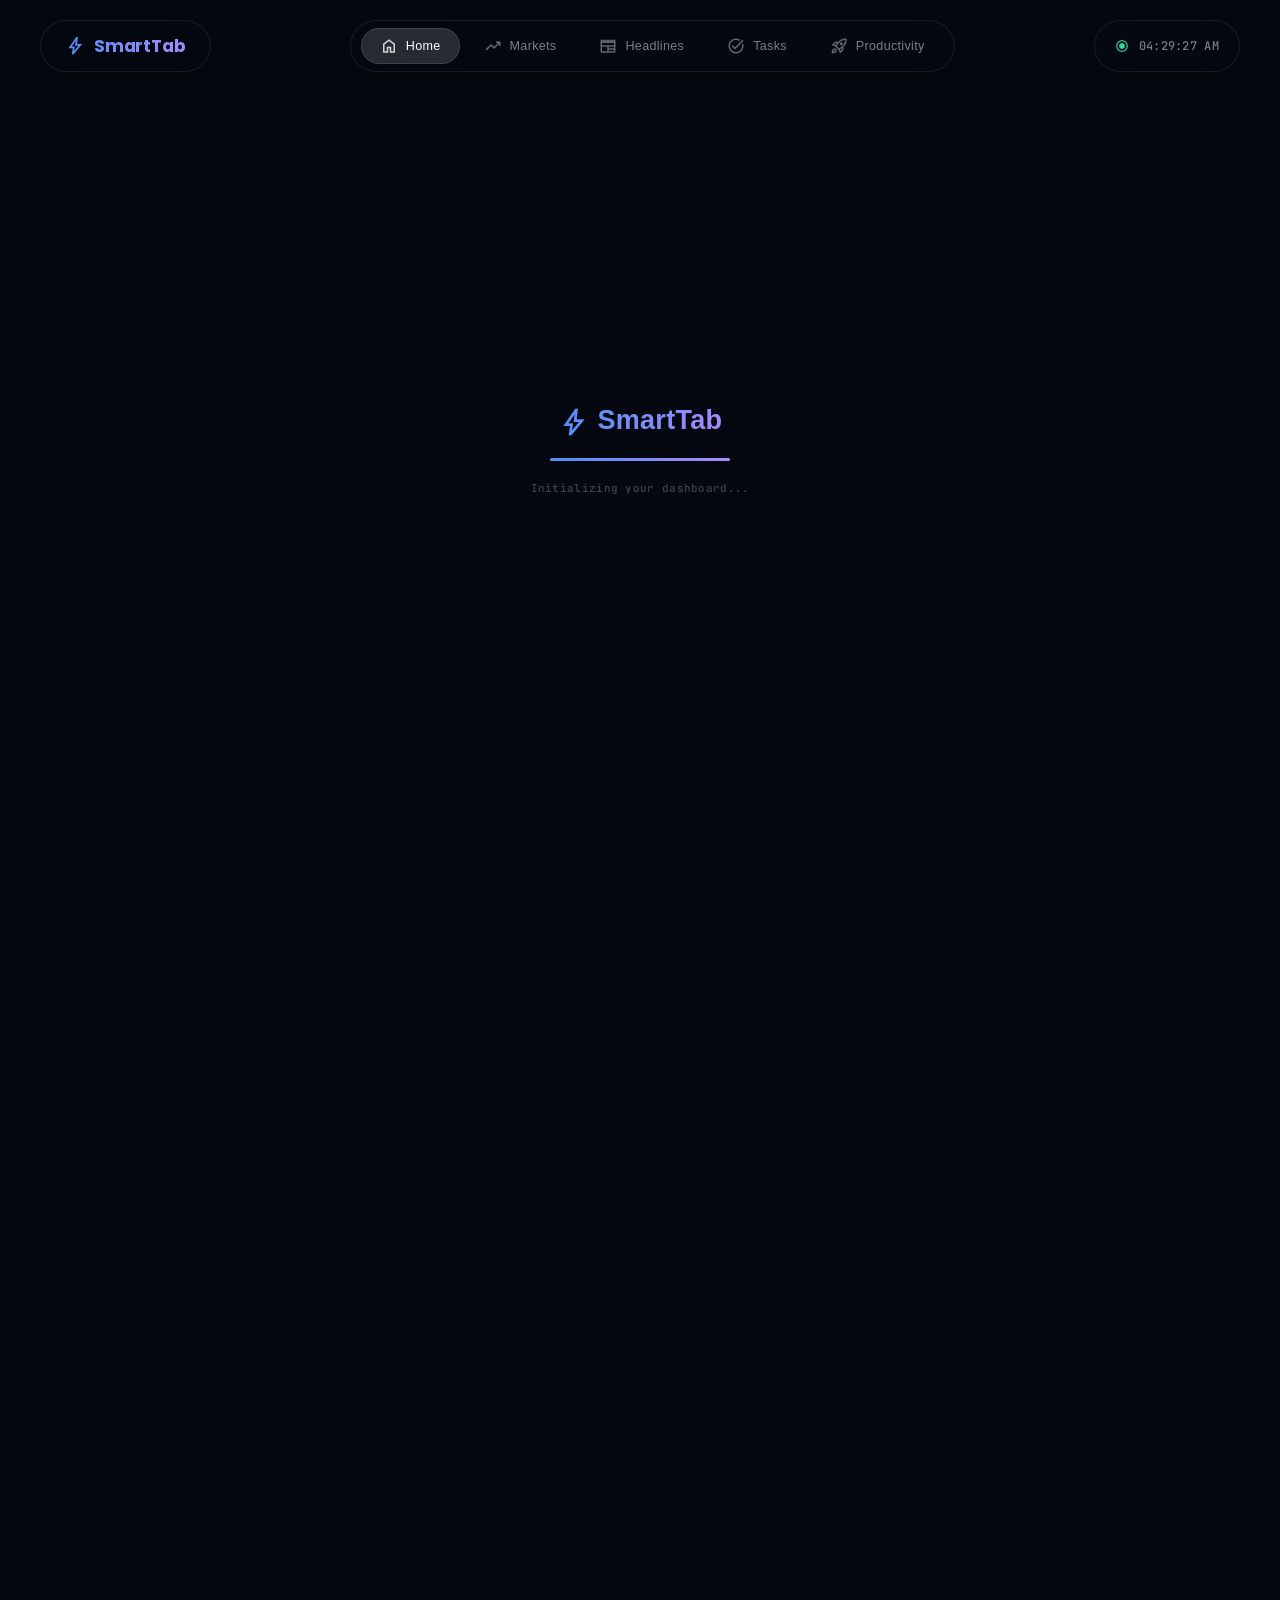
==== commit 2222175e: "fix: hero top content visibility on mobile" ====
--- a/index.html
+++ b/index.html
@@ -47,6 +47,12 @@
     cursor: default;
     scroll-behavior: smooth;
   }
+  .page {
+    position: relative; z-index: 2;
+    isolation: isolate;
+    padding-top: 80px;
+    overflow-x: hidden;
+  }
   .material-symbols-outlined {
     font-variation-settings: 'FILL' 0, 'wght' 400, 'GRAD' 0, 'opsz' 24;
     vertical-align: middle;
@@ -887,23 +893,65 @@
   .tasks-inner { max-width: 860px; margin: 0 auto; }
 
   /* ── MEDIA ── */
+  /* ── RESPONSIVENESS (BREAKPOINTS) ── */
+  @media (max-width: 1200px) {
+    .markets-inner { padding: 0 20px; }
+    .hero-grid { gap: 24px; }
+  }
+
   @media (max-width: 1100px) {
-    .hero-grid { grid-template-columns: 1fr; }
+    .hero-grid { grid-template-columns: 1fr; gap: 32px; }
     .insights-grid { grid-template-columns: 1fr; }
     .row-bottom { grid-template-columns: 1fr; }
-  }
+    .hero-headline { text-align: center; margin-bottom: 40px; }
+  }
+
   @media (max-width: 768px) {
-    .section { padding: 48px 20px; }
-    .nav-container { top: 10px; padding: 0 15px; flex-wrap: wrap; justify-content: center; gap: 10px; }
-    .nav-pill { height: 44px; scale: 0.9; }
-    .nav-brand-pill { order: 1; }
-    .nav-time-pill { order: 2; }
-    .nav-links-pill { order: 3; width: 100%; justify-content: center; }
-    .nav-link { padding: 6px 12px; font-size: .75rem; }
-    .hero-h1 { font-size: 2.4rem; }
-    .hero-big-time { font-size: 3rem; }
-    .row-bottom { grid-template-columns: 1fr; }
-    .row-main { grid-template-columns: 1fr; }
+    :root { --section-gap: 40px; }
+    .section { padding: 40px 20px; }
+    .page { padding-top: 132px; }
+    
+    /* Nav Pills Mobile */
+    .nav-container { top: 12px; padding: 0 16px; flex-wrap: wrap; justify-content: center; gap: 8px; }
+    .nav-pill { height: 42px; scale: 0.95; box-shadow: 0 4px 12px rgba(0,0,0,0.2); }
+    .nav-brand-pill { order: 1; padding: 0 16px; }
+    .nav-time-pill { order: 2; padding: 0 14px; font-size: 0.75rem; }
+    .nav-links-pill { order: 3; width: 100%; justify-content: center; padding: 0 6px; }
+    .nav-link { padding: 6px 12px; font-size: 0.78rem; gap: 4px; }
+    .nav-link .material-symbols-outlined { font-size: 16px; }
+
+    /* Hero Mobile */
+    .hero-h1 { font-size: 2.8rem; letter-spacing: -0.02em; }
+    .hero-big-time { font-size: 3.2rem; }
+    .hero-sub { font-size: 0.85rem; }
+    
+    /* Date Card Mobile */
+    .date-card { flex-direction: column; text-align: center; gap: 20px; padding: 24px 20px; }
+    .date-quote { border-left: none; border-top: 1px solid var(--border); padding: 16px 0 0; text-align: center; max-width: 100%; }
+
+    /* Weather Mobile */
+    .weather-forecast { grid-template-columns: repeat(2, 1fr); gap: 10px; }
+    
+    /* Insights Mobile */
+    .insight-card { padding: 24px; min-height: 480px; }
+    .insight-body { font-size: 1.4rem; }
+  }
+
+  @media (max-width: 480px) {
+    .section { padding: 32px 16px; }
+    .hero-h1 { font-size: 2rem; }
+    .hero-big-time { font-size: 2.4rem; }
+    .nav-brand { font-size: 1rem; }
+    .nav-link { padding: 5px 8px; font-size: 0.7rem; }
+    .nav-link span { display: none; } /* Hide icons on tiny screens */
+    
+    .date-day { font-size: 2.5rem; }
+    .weather-temp { font-size: 2.8rem; }
+    .weather-icon-large .material-symbols-outlined { font-size: 48px; }
+    
+    .stats-card, .game-card { padding: 20px 16px; }
+    .todo-input-wrap { flex-direction: column; }
+    .todo-input-wrap input { width: 100%; }
   }
 </style>
 </head>
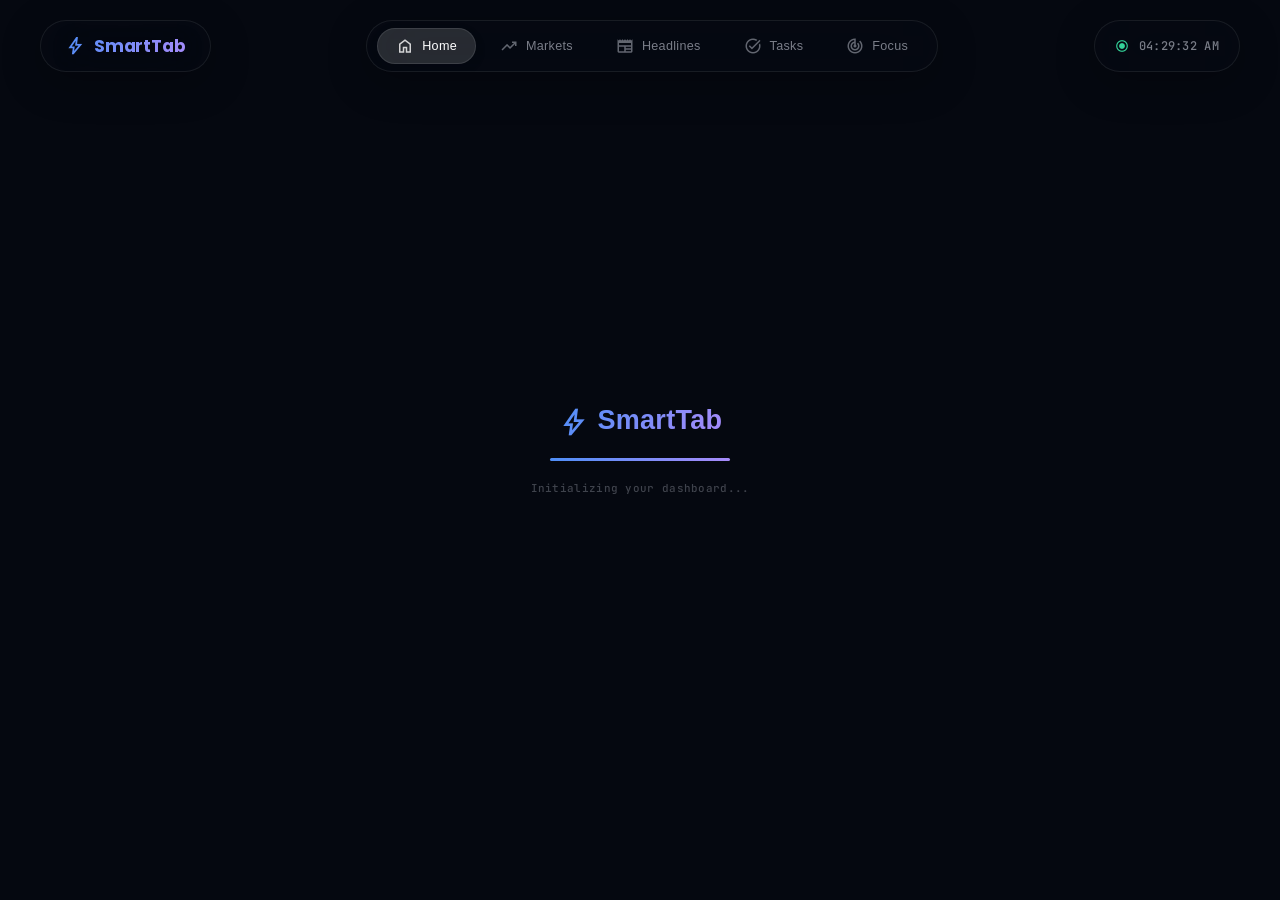
==== commit 8c972fb6: "Refactor dashboard to multi-page, rename Focus, categorize Markets, and update background gradient" ====
--- a/index.html
+++ b/index.html
@@ -1,959 +1,13 @@
 <!DOCTYPE html>
 <html lang="en">
 <head>
-<meta charset="UTF-8">
-<meta name="viewport" content="width=device-width, initial-scale=1.0">
-<title>Daily Smart Dashboard</title>
-<link rel="preconnect" href="https://fonts.googleapis.com">
-<link href="https://fonts.googleapis.com/css2?family=Inter:wght@400;500;600&family=Poppins:wght@500;600;700;800&family=JetBrains+Mono:wght@400;500&display=swap" rel="stylesheet">
-<link rel="stylesheet" href="https://fonts.googleapis.com/css2?family=Material+Symbols+Outlined:opsz,wght,FILL,GRAD@20..48,100..700,0..1,-50..200" />
-<style>
-  :root {
-    --bg: #050810;
-    --surface: rgba(255,255,255,0.04);
-    --surface-hover: rgba(255,255,255,0.08);
-    --border: rgba(255,255,255,0.08);
-    --border-bright: rgba(255,255,255,0.18);
-    --accent: #4f8ef7;
-    --accent2: #a78bfa;
-    --accent3: #34d399;
-    --accent4: #fb923c;
-    --text: #f0f4ff;
-    --text-dim: rgba(240,244,255,0.5);
-    --text-mute: rgba(240,244,255,0.25);
-    --glow: rgba(79,142,247,0.25);
-    --glow2: rgba(167,139,250,0.2);
-    --card-blur: blur(20px);
-    --radius: 20px;
-    --radius-sm: 12px;
-    --font-heading: 'Poppins', sans-serif;
-    --font-body: 'Inter', sans-serif;
-    --mono: 'JetBrains Mono', monospace;
-    --section-gap: 80px;
-    --element-gap: 40px;
-  }
-
-  *, *::before, *::after { box-sizing: border-box; margin: 0; padding: 0; }
-
-  html, body {
-    height: 100%;
-    background: var(--bg);
-    color: var(--text);
-    font-family: var(--font-body);
-    font-size: 15px;
-    font-weight: 500;
-    letter-spacing: 0.3px;
-    overflow-x: hidden;
-    cursor: default;
-    scroll-behavior: smooth;
-  }
-  .page {
-    position: relative; z-index: 2;
-    isolation: isolate;
-    padding-top: 80px;
-    overflow-x: hidden;
-  }
-  .material-symbols-outlined {
-    font-variation-settings: 'FILL' 0, 'wght' 400, 'GRAD' 0, 'opsz' 24;
-    vertical-align: middle;
-    font-size: 1.2em;
-    line-height: 1;
-    display: inline-block;
-  }
-
-  /* ── VIDEO BACKGROUND ── */
-  .video-bg-wrap {
-    position: fixed; inset: 0; z-index: 0;
-    overflow: hidden; pointer-events: none;
-  }
-  .video-bg {
-    position: absolute;
-    top: 50%; left: 50%;
-    min-width: 100%; min-height: 100%;
-    width: auto; height: auto;
-    transform: translate(-50%, -50%);
-    object-fit: cover;
-    filter: brightness(0.45) saturate(1.15);
-  }
-  .video-overlay {
-    position: absolute; inset: 0;
-    background:
-      radial-gradient(ellipse 90% 60% at 20% 20%, rgba(5,8,16,0.55) 0%, transparent 70%),
-      radial-gradient(ellipse 70% 90% at 80% 80%, rgba(5,8,16,0.55) 0%, transparent 70%),
-      linear-gradient(180deg, rgba(5,8,16,0.35) 0%, rgba(5,8,16,0.15) 50%, rgba(5,8,16,0.5) 100%);
-    animation: bgPulse 14s ease-in-out infinite alternate;
-  }
-  @keyframes bgPulse {
-    0%   { opacity: 0.9; }
-    50%  { opacity: 1; }
-    100% { opacity: 0.85; }
-  }
-  /* Star canvas on top of video */
-  .bg-canvas {
-    position: fixed; inset: 0; z-index: 1;
-    overflow: hidden; pointer-events: none;
-  }
-  .star {
-    position: absolute;
-    border-radius: 50%;
-    background: white;
-    animation: twinkle var(--dur, 3s) ease-in-out infinite var(--delay, 0s);
-    opacity: 0;
-  }
-  @keyframes twinkle {
-    0%, 100% { opacity: 0; transform: scale(0.5); }
-    50% { opacity: var(--op, 0.6); transform: scale(1); }
-  }
-
-
-  /* ── LAYOUT ── */
-  .dashboard {
-    position: relative; z-index: 2;
-    isolation: isolate;
-    min-height: 100vh;
-    display: grid;
-    grid-template-rows: auto auto 1fr auto;
-    gap: var(--section-gap);
-    padding: 60px 32px;
-    max-width: 1600px;
-    margin: 0 auto;
-    animation: dashboardFadeIn 1s cubic-bezier(.22,1,.36,1) both;
-  }
-  @keyframes dashboardFadeIn {
-    from { opacity: 0; transform: translateY(20px); }
-    to   { opacity: 1; transform: translateY(0); }
-  }
-
-  /* ── TOP BAR ── */
-  .topbar {
-    display: flex; align-items: center; justify-content: space-between;
-    padding: 0 4px;
-    animation: slideDown .8s cubic-bezier(.22,1,.36,1) .1s both;
-  }
-  @keyframes slideDown {
-    from { opacity: 0; transform: translateY(-16px); }
-    to   { opacity: 1; transform: translateY(0); }
-  }
-  .brand {
-    font-family: var(--font-heading);
-    font-weight: 700;
-    font-size: 1.4rem;
-    letter-spacing: -0.02em;
-    background: linear-gradient(120deg, var(--accent) 0%, var(--accent2) 100%);
-    -webkit-background-clip: text; -webkit-text-fill-color: transparent;
-  }
-  .live-time {
-    font-family: var(--mono);
-    font-size: .85rem;
-    color: var(--text-dim);
-    background: var(--surface);
-    border: 1px solid var(--border);
-    border-radius: 8px;
-    padding: 6px 14px;
-    letter-spacing: .04em;
-  }
-  .status-dot {
-    display: inline-block; width: 7px; height: 7px;
-    border-radius: 50%; background: var(--accent3);
-    margin-right: 7px;
-    box-shadow: 0 0 8px var(--accent3);
-    animation: pulse 2s infinite;
-  }
-  @keyframes pulse { 0%,100%{opacity:1;} 50%{opacity:.4;} }
-
-  /* ── ROW 1: WEATHER + TICKER ── */
-  .row-top {
-    display: grid;
-    grid-template-columns: 360px 1fr;
-    gap: var(--element-gap);
-    animation: slideDown .8s cubic-bezier(.22,1,.36,1) .2s both;
-  }
-
-  /* ── GLASS CARD BASE ── */
-  .glass {
-    background: var(--surface);
-    backdrop-filter: var(--card-blur);
-    -webkit-backdrop-filter: var(--card-blur);
-    border: 1px solid var(--border);
-    border-radius: var(--radius);
-    position: relative;
-    overflow: hidden;
-    transition: border-color .3s, box-shadow .3s, transform .3s;
-  }
-  .glass::before {
-    content: '';
-    position: absolute; top: 0; left: 0; right: 0; height: 1px;
-    background: linear-gradient(90deg, transparent, rgba(255,255,255,0.15), transparent);
-  }
-  .glass:hover {
-    border-color: var(--border-bright);
-    box-shadow: 0 8px 40px rgba(0,0,0,0.3), 0 0 0 1px var(--border-bright);
-    transform: translateY(-2px);
-  }
-
-  /* ── WEATHER ── */
-  .weather-card {
-    padding: 40px 32px;
-    background: linear-gradient(135deg, rgba(79,142,247,0.12) 0%, rgba(167,139,250,0.08) 100%);
-  }
-  .weather-top {
-    display: flex; align-items: flex-start; justify-content: space-between;
-  }
-  .weather-icon {
-    font-size: 3.5rem;
-    line-height: 1;
-    filter: drop-shadow(0 0 12px rgba(255,200,50,0.5));
-    animation: float 4s ease-in-out infinite;
-  }
-  @keyframes float { 0%,100%{transform:translateY(0);} 50%{transform:translateY(-6px);} }
-  .weather-temp {
-    font-family: var(--font-heading);
-    font-size: 3rem;
-    font-weight: 600;
-    line-height: 1;
-    letter-spacing: -0.03em;
-  }
-  .weather-desc {
-    font-size: .8rem;
-    color: var(--text-dim);
-    text-transform: uppercase;
-    letter-spacing: .1em;
-    margin-top: 4px;
-  }
-  .weather-location {
-    font-size: .75rem;
-    color: var(--accent);
-    margin-top: 4px;
-  }
-  .forecast-strip {
-    display: flex; gap: 10px; margin-top: 20px;
-  }
-  .forecast-item {
-    flex: 1; text-align: center;
-    background: rgba(255,255,255,0.04);
-    border: 1px solid rgba(255,255,255,0.06);
-    border-radius: 10px;
-    padding: 8px 4px;
-    font-size: .72rem;
-    transition: background .2s;
-  }
-  .forecast-item:hover { background: rgba(255,255,255,0.08); }
-  .forecast-time { color: var(--text-dim); margin-bottom: 4px; font-family: var(--mono); }
-  .forecast-icon { font-size: 1.2rem; margin: 2px 0; }
-  .forecast-temp { color: var(--accent); font-weight: 600; }
-  .weather-extra {
-    display: flex; gap: 16px; margin-top: 14px;
-    font-size: .75rem; color: var(--text-dim);
-  }
-  .weather-extra span { display: flex; align-items: center; gap: 4px; }
-
-  /* ── TICKER ── */
-  .ticker-card { padding: 0; display: flex; flex-direction: column; }
-  .ticker-header {
-    display: flex; align-items: center; justify-content: space-between;
-    padding: 18px 24px 12px;
-    border-bottom: 1px solid var(--border);
-  }
-  .ticker-title {
-    font-family: var(--font-heading);
-    font-weight: 600; font-size: .9rem;
-    letter-spacing: .05em; color: var(--text-dim);
-    text-transform: uppercase;
-  }
-  .ticker-update { font-size: .7rem; color: var(--text-mute); font-family: var(--mono); }
-  .ticker-grid {
-    display: grid;
-    grid-template-columns: repeat(auto-fill, minmax(140px, 1fr));
-    gap: 12px; padding: 24px 32px; flex: 1;
-  }
-  .ticker-item {
-    background: rgba(255,255,255,0.04);
-    backdrop-filter: blur(12px);
-    -webkit-backdrop-filter: blur(12px);
-    border: 1px solid rgba(255,255,255,0.08);
-    border-radius: var(--radius-sm);
-    padding: 12px 14px;
-    transition: all .3s;
-    cursor: default;
-  }
-  .ticker-item:hover {
-    background: rgba(255,255,255,0.09);
-    border-color: rgba(255,255,255,0.22);
-    box-shadow: 0 4px 24px rgba(79,142,247,0.18);
-    transform: translateY(-2px);
-  }
-  .ticker-symbol { font-family: var(--mono); font-size: .7rem; color: var(--text-mute); margin-bottom: 4px; }
-  .ticker-price { font-family: var(--font-heading); font-weight: 600; font-size: 1.1rem; letter-spacing: -0.01em; }
-  .ticker-change { font-size: .72rem; margin-top: 3px; font-family: var(--mono); }
-  .up { color: var(--accent3); } .down { color: #f87171; }
-
-  .marquee-bar {
-    border-top: 1px solid var(--border);
-    padding: 10px 0; overflow: hidden;
-    position: relative;
-  }
-  .marquee-inner {
-    display: flex; gap: 48px;
-    animation: marquee 30s linear infinite;
-    width: max-content;
-  }
-  @keyframes marquee { from{transform:translateX(0);} to{transform:translateX(-50%);} }
-  .marquee-item { font-family: var(--mono); font-size: .73rem; white-space: nowrap; color: var(--text-dim); }
-  .marquee-item .sym { color: var(--accent); margin-right: 6px; font-weight: 600; }
-
-  /* ── ROW 2: NEWS + INSIGHT + PRODUCTIVITY ── */
-  .row-main {
-    display: grid;
-    grid-template-columns: 1fr 1fr 380px;
-    gap: var(--element-gap);
-    animation: slideUp .8s cubic-bezier(.22,1,.36,1) .35s both;
-  }
-  @keyframes slideUp {
-    from { opacity: 0; transform: translateY(20px); }
-    to   { opacity: 1; transform: translateY(0); }
-  }
-
-  /* ── NEWS ── */
-  .news-card { padding: 32px 32px; }
-  .section-label {
-    font-family: var(--font-heading);
-    font-size: .72rem; font-weight: 700;
-    text-transform: uppercase; letter-spacing: .12em;
-    color: rgba(240,244,255,0.75);
-    margin-bottom: 16px;
-    display: flex; align-items: center; gap: 8px;
-    text-shadow: 0 1px 8px rgba(0,0,0,0.5);
-  }
-  .section-label::after {
-    content: ''; flex: 1; height: 1px;
-    background: linear-gradient(90deg, var(--border), transparent);
-  }
-  .news-tabs {
-    display: flex; gap: 8px; margin-bottom: 16px;
-  }
-  .tab-btn {
-    padding: 5px 14px; border-radius: 20px;
-    border: 1px solid rgba(255,255,255,0.08);
-    background: rgba(255,255,255,0.04);
-    backdrop-filter: blur(8px);
-    -webkit-backdrop-filter: blur(8px);
-    color: var(--text-dim);
-    font-family: 'Space Grotesk', sans-serif;
-    font-size: .75rem; font-weight: 500; cursor: pointer;
-    transition: all .25s;
-  }
-  .tab-btn:hover {
-    background: rgba(79,142,247,0.15);
-    border-color: rgba(79,142,247,0.4);
-    color: var(--text);
-  }
-  .tab-btn.active {
-    background: var(--accent); color: white;
-    border-color: var(--accent);
-    box-shadow: 0 0 18px rgba(79,142,247,0.45);
-  }
-  .news-list { display: flex; flex-direction: column; gap: 10px; }
-  .news-item {
-    display: flex; gap: 12px; align-items: flex-start;
-    padding: 12px;
-    border: 1px solid rgba(255,255,255,0.07);
-    border-radius: var(--radius-sm);
-    background: rgba(255,255,255,0.03);
-    backdrop-filter: blur(10px);
-    -webkit-backdrop-filter: blur(10px);
-    cursor: pointer;
-    text-decoration: none; color: inherit;
-    transition: all .25s;
-    position: relative; overflow: hidden;
-  }
-  .news-item::before {
-    content: ''; position: absolute; left: 0; top: 0; bottom: 0;
-    width: 3px;
-    background: linear-gradient(180deg, var(--accent), var(--accent2));
-    transform: scaleY(0); transform-origin: bottom;
-    transition: transform .3s cubic-bezier(.22,1,.36,1);
-  }
-  .news-item:hover {
-    background: rgba(255,255,255,0.08);
-    border-color: rgba(255,255,255,0.2);
-    transform: translateX(4px);
-    box-shadow: 0 4px 20px rgba(79,142,247,0.12);
-  }
-  .news-item:hover::before { transform: scaleY(1); }
-  .news-num {
-    font-family: var(--mono); font-size: .65rem;
-    color: var(--accent); min-width: 20px; margin-top: 2px;
-    font-weight: 700;
-  }
-  .news-content { flex: 1; }
-  .news-title { font-size: .82rem; font-weight: 500; line-height: 1.4; margin-bottom: 4px; }
-  .news-meta { font-size: .68rem; color: var(--text-mute); font-family: var(--mono); }
-  .news-arrow {
-    color: var(--text-mute); font-size: .9rem;
-    transition: transform .25s, color .25s;
-  }
-  .news-item:hover .news-arrow { transform: translateX(4px); color: var(--accent); }
-
-  .insight-card {
-    padding: 32px;
-    background: var(--surface);
-    display: flex; flex-direction: column; gap: 24px;
-    position: relative; overflow: hidden;
-    z-index: 1;
-  }
-  .insight-bg-wrap {
-    position: absolute; inset: 0; z-index: -1;
-    pointer-events: none;
-  }
-  .insight-bg-layer {
-    position: absolute; inset: 0;
-    background-size: cover;
-    background-position: center;
-    opacity: 0;
-    transition: opacity 0.5s ease-in-out;
-    filter: brightness(0.35) saturate(1.2);
-  }
-  .insight-bg-layer.active { opacity: 1; }
-  
-  .insight-rotator {
-    flex: 1;
-    display: flex; flex-direction: column;
-    justify-content: center;
-    min-height: 160px;
-    position: relative;
-  }
-  .insight-type {
-    font-family: var(--mono); font-size: .65rem;
-    text-transform: uppercase; letter-spacing: .1em;
-    color: var(--accent2); margin-bottom: 10px;
-    display: flex; align-items: center; gap: 6px;
-  }
-  .insight-type-icon { font-size: .9rem; }
-  .insight-body {
-    font-size: 1.05rem; font-weight: 500;
-    line-height: 1.6;
-    transition: all .5s cubic-bezier(.22,1,.36,1);
-  }
-  .insight-body.fade-out { opacity: 0; transform: translateY(10px); }
-  .insight-body.fade-in  { opacity: 1; transform: translateY(0); }
-  .insight-author { font-size: .75rem; color: var(--text-dim); margin-top: 8px; font-style: italic; }
-  .insight-dots { display: flex; gap: 6px; justify-content: center; }
-  .dot {
-    width: 6px; height: 6px; border-radius: 50%;
-    background: var(--border-bright); cursor: pointer;
-    transition: all .3s;
-  }
-  .dot.active {
-    background: var(--accent2);
-    box-shadow: 0 0 8px var(--accent2);
-    width: 20px; border-radius: 3px;
-  }
-  .insight-nav { display: flex; gap: 8px; justify-content: flex-end; }
-  .insight-btn {
-    width: 32px; height: 32px;
-    border-radius: 50%; border: 1px solid var(--border);
-    background: transparent; color: var(--text-dim);
-    cursor: pointer; font-size: .9rem;
-    transition: all .25s; display: flex; align-items: center; justify-content: center;
-  }
-  .insight-btn:hover { border-color: var(--accent2); color: var(--accent2); background: rgba(167,139,250,0.1); }
-
-  /* ── DATE CARD ── */
-  .date-card {
-    padding: 24px 32px;
-    background: linear-gradient(135deg, rgba(52,211,153,0.08) 0%, rgba(79,142,247,0.06) 100%);
-    display: flex; align-items: center; justify-content: space-between; gap: 40px;
-  }
-  .date-left { flex-shrink: 0; }
-  .date-quote {
-    flex: 1; text-align: right; border-left: 1px solid var(--border);
-    padding-left: 32px; max-width: 500px;
-    animation: heroFadeIn 1s cubic-bezier(.22,1,.36,1) .3s both;
-  }
-  .date-quote-text {
-    font-size: 1.05rem; font-style: italic; line-height: 1.45;
-    color: var(--text); margin-bottom: 6px;
-    text-shadow: 0 2px 12px rgba(0,0,0,0.4);
-  }
-  .date-quote-author {
-    font-size: 0.72rem; color: var(--accent3); font-weight: 700;
-    text-transform: uppercase; letter-spacing: 0.12em;
-  }
-  .date-day {
-    font-family: var(--font-heading);
-    font-size: 3.2rem; font-weight: 600;
-    letter-spacing: -0.04em;
-    line-height: 1;
-    background: linear-gradient(120deg, var(--accent3) 0%, var(--accent) 100%);
-    -webkit-background-clip: text; -webkit-text-fill-color: transparent;
-    filter: drop-shadow(0 2px 8px rgba(0,0,0,0.8));
-  }
-  .date-full { font-size: .85rem; color: var(--text-dim); margin-top: 6px; font-weight: 600; }
-  .date-week { font-family: var(--mono); font-size: .7rem; color: var(--text-mute); margin-top: 4px; }
-  .week-bar {
-    display: flex; gap: 5px; margin-top: 14px;
-  }
-  .week-day {
-    flex: 1; text-align: center; padding: 6px 2px;
-    font-size: .65rem; font-family: var(--mono);
-    border-radius: 6px; border: 1px solid var(--border);
-    color: var(--text-mute);
-    transition: all .25s;
-  }
-  .week-day.today {
-    background: rgba(52,211,153,0.15);
-    border-color: var(--accent3);
-    color: var(--accent3);
-    font-weight: 700;
-  }
-
-  /* ── TODO ── */
-  .todo-card { padding: 32px 32px; display: flex; flex-direction: column; }
-  .todo-input-row {
-    display: flex; gap: 8px; margin-bottom: 14px;
-  }
-  .todo-input {
-    flex: 1; background: rgba(255,255,255,0.05);
-    border: 1px solid var(--border);
-    border-radius: var(--radius-sm);
-    padding: 10px 14px; color: var(--text);
-    font-family: 'Space Grotesk', sans-serif; font-size: .83rem;
-    outline: none; transition: border-color .25s;
-  }
-  .todo-input::placeholder { color: var(--text-mute); }
-  .todo-input:focus { border-color: var(--accent); box-shadow: 0 0 0 3px rgba(79,142,247,0.15); }
-  .btn-add {
-    padding: 10px 16px; border-radius: var(--radius-sm);
-    background: var(--accent); color: white; border: none;
-    font-family: 'Space Grotesk', sans-serif; font-size: .8rem;
-    font-weight: 600; cursor: pointer; transition: all .25s;
-    white-space: nowrap;
-  }
-  .btn-add:hover { background: #6fa3f9; box-shadow: 0 0 20px rgba(79,142,247,0.4); transform: scale(1.02); }
-  .todo-list { flex: 1; display: flex; flex-direction: column; gap: 7px; overflow-y: auto; max-height: 260px; }
-  .todo-list::-webkit-scrollbar { width: 4px; }
-  .todo-list::-webkit-scrollbar-track { background: transparent; }
-  .todo-list::-webkit-scrollbar-thumb { background: var(--border-bright); border-radius: 2px; }
-  .todo-item {
-    display: flex; align-items: center; gap: 10px;
-    padding: 10px 12px;
-    border: 1px solid rgba(255,255,255,0.08);
-    border-radius: 10px;
-    background: rgba(255,255,255,0.04);
-    backdrop-filter: blur(8px);
-    -webkit-backdrop-filter: blur(8px);
-    transition: all .25s;
-    animation: todoSlide .35s cubic-bezier(.22,1,.36,1);
-  }
-  .todo-item:hover {
-    background: rgba(255,255,255,0.08);
-    border-color: rgba(255,255,255,0.18);
-    box-shadow: 0 2px 12px rgba(0,0,0,0.2);
-  }
-  @keyframes todoSlide {
-    from { opacity: 0; transform: translateX(-12px); }
-    to   { opacity: 1; transform: translateX(0); }
-  }
-  .todo-item.done { opacity: .45; }
-  .todo-item.done .todo-text { text-decoration: line-through; color: var(--text-mute); }
-  .todo-item.removing { animation: todoRemove .3s forwards; }
-  @keyframes todoRemove {
-    to { opacity: 0; transform: translateX(12px); height: 0; padding: 0; margin: 0; }
-  }
-  .todo-check {
-    width: 18px; height: 18px; border-radius: 50%;
-    border: 2px solid var(--border-bright);
-    background: transparent; cursor: pointer;
-    transition: all .25s; flex-shrink: 0;
-    display: flex; align-items: center; justify-content: center;
-    font-size: .65rem;
-  }
-  .todo-item.done .todo-check {
-    background: var(--accent3); border-color: var(--accent3);
-    color: white;
-  }
-  .todo-text { flex: 1; font-size: .82rem; }
-  .todo-del {
-    color: var(--text-mute); cursor: pointer; font-size: .8rem;
-    background: none; border: none;
-    transition: color .2s; padding: 2px 4px;
-  }
-  .todo-del:hover { color: #f87171; }
-  .todo-footer {
-    display: flex; align-items: center; justify-content: space-between;
-    margin-top: 12px; padding-top: 12px;
-    border-top: 1px solid var(--border);
-    font-size: .72rem; color: var(--text-mute);
-  }
-  .btn-clear {
-    font-size: .72rem; color: #f87171;
-    background: transparent; border: 1px solid rgba(248,113,113,0.3);
-    border-radius: 6px; padding: 4px 10px;
-    cursor: pointer; transition: all .25s;
-    font-family: 'Space Grotesk', sans-serif;
-  }
-  .btn-clear:hover { background: rgba(248,113,113,0.1); border-color: #f87171; }
-
-  /* ── BOTTOM ROW: GAME ── */
-  .row-bottom {
-    display: grid;
-    grid-template-columns: 1fr 380px;
-    gap: var(--element-gap);
-    animation: slideUp .8s cubic-bezier(.22,1,.36,1) .5s both;
-  }
-
-  /* ── GAME ZONE ── */
-  .game-card { padding: 32px 32px; }
-  .game-launch-area { display: flex; flex-direction: column; align-items: center; gap: 16px; }
-  .game-preview-btn {
-    width: 100%; height: 160px;
-    border: 2px dashed rgba(251,146,60,0.3);
-    border-radius: var(--radius-sm);
-    background: linear-gradient(135deg, rgba(251,146,60,0.06) 0%, rgba(167,139,250,0.06) 100%);
-    cursor: pointer; position: relative; overflow: hidden;
-    display: flex; align-items: center; justify-content: center;
-    flex-direction: column; gap: 10px;
-    transition: all .3s; color: var(--text-dim); font-size: .85rem;
-  }
-  .game-preview-btn:hover { border-color: var(--accent4); background: rgba(251,146,60,0.1); }
-  .game-preview-btn .game-icon { font-size: 2.5rem; animation: float 3s ease-in-out infinite; }
-  .game-preview-btn .game-hint { font-size: .7rem; color: var(--text-mute); }
-  /* inline grid-game */
-  #gridGame { width: 100%; display: none; flex-direction: column; align-items: center; gap: 10px; }
-  #gridGame.active { display: flex; }
-  .game-score-bar {
-    width: 100%; display: flex; justify-content: space-between; align-items: center;
-    font-family: var(--mono); font-size: .75rem; color: var(--text-dim);
-  }
-  .game-score-val { color: var(--accent4); font-size: 1.1rem; font-weight: 700; }
-  #gameGrid {
-    display: grid; gap: 4px;
-    background: rgba(255,255,255,0.03);
-    border: 1px solid var(--border); border-radius: 10px; padding: 8px;
-  }
-  .gcell {
-    width: 32px; height: 32px; border-radius: 6px;
-    cursor: pointer; transition: transform .15s, opacity .2s;
-    border: 1px solid rgba(255,255,255,0.05);
-  }
-  .gcell:hover { transform: scale(1.1); }
-  .gcell.matched { animation: cellPop .3s forwards; }
-  @keyframes cellPop { 0%{transform:scale(1.2);} 50%{transform:scale(0.8);opacity:.5;} 100%{transform:scale(0);opacity:0;} }
-  .game-controls { display: flex; gap: 8px; }
-  .btn-game {
-    padding: 7px 16px; border-radius: 8px;
-    border: 1px solid var(--border); background: transparent;
-    color: var(--text-dim); font-family: 'Space Grotesk', sans-serif;
-    font-size: .75rem; cursor: pointer; transition: all .25s;
-  }
-  .btn-game:hover, .btn-game.primary { background: var(--accent4); border-color: var(--accent4); color: white; box-shadow: 0 0 16px rgba(251,146,60,0.3); }
-
-  /* ── MINI STATS ── */
-  .stats-card { padding: 32px 32px; display: flex; flex-direction: column; gap: 14px; }
-  .stat-row {
-    display: flex; flex-direction: column; gap: 6px;
-  }
-  .stat-label { font-size: .72rem; color: var(--text-mute); display: flex; justify-content: space-between; }
-  .stat-label span { color: var(--text-dim); font-family: var(--mono); font-size: .7rem; }
-  .stat-bar {
-    height: 6px; border-radius: 3px;
-    background: rgba(255,255,255,0.05);
-    overflow: hidden;
-  }
-  .stat-fill {
-    height: 100%; border-radius: 3px;
-    transition: width 1.5s cubic-bezier(.22,1,.36,1);
-    width: 0;
-  }
-  .stat-fill.blue { background: linear-gradient(90deg, var(--accent), #93c5fd); }
-  .stat-fill.purple { background: linear-gradient(90deg, var(--accent2), #c4b5fd); }
-  .stat-fill.green { background: linear-gradient(90deg, var(--accent3), #6ee7b7); }
-  .stat-fill.orange { background: linear-gradient(90deg, var(--accent4), #fdba74); }
-
-  /* ── SCROLLBAR ── */
-  ::-webkit-scrollbar { width: 5px; }
-  ::-webkit-scrollbar-track { background: transparent; }
-  ::-webkit-scrollbar-thumb { background: var(--border-bright); border-radius: 3px; }
-
-  /* ── LOADING OVERLAY ── */
-  .loader-overlay {
-    position: fixed; inset: 0; z-index: 999;
-    background: var(--bg);
-    display: flex; flex-direction: column; align-items: center; justify-content: center;
-    gap: 20px;
-    transition: opacity .6s, visibility .6s;
-  }
-  .loader-overlay.hide { opacity: 0; visibility: hidden; }
-  .loader-logo {
-    font-family: 'Syne', sans-serif; font-size: 1.8rem; font-weight: 800;
-    background: linear-gradient(120deg, var(--accent), var(--accent2));
-    -webkit-background-clip: text; -webkit-text-fill-color: transparent;
-    animation: logoPulse 1.5s ease-in-out infinite;
-  }
-  @keyframes logoPulse { 0%,100%{opacity:.6;} 50%{opacity:1;} }
-  .loader-bar-wrap {
-    width: 180px; height: 3px; background: rgba(255,255,255,0.06); border-radius: 2px;
-  }
-  .loader-bar {
-    height: 100%; background: linear-gradient(90deg, var(--accent), var(--accent2));
-    border-radius: 2px;
-    animation: loadBar 1.4s cubic-bezier(.22,1,.36,1) forwards;
-  }
-  @keyframes loadBar { from{width:0} to{width:100%} }
-  .loader-text { font-size: .73rem; color: var(--text-mute); font-family: var(--mono); }
-
-  /* ── TOAST ── */
-  .toast-container { position: fixed; bottom: 24px; right: 24px; z-index: 100; display: flex; flex-direction: column; gap: 8px; }
-  .toast {
-    padding: 12px 18px; border-radius: 10px;
-    border: 1px solid var(--border-bright);
-    background: rgba(10,15,30,0.9);
-    backdrop-filter: blur(12px);
-    font-size: .78rem; color: var(--text);
-    animation: toastIn .4s cubic-bezier(.22,1,.36,1);
-    max-width: 280px;
-  }
-  @keyframes toastIn { from{opacity:0;transform:translateX(20px);} to{opacity:1;transform:translateX(0);} }
-
-  /* ── NAV PILLS (Pill-Style Navbar) ── */
-  .nav-container {
-    position: fixed; top: 20px; left: 0; right: 0; z-index: 1000;
-    display: flex; align-items: center; justify-content: space-between;
-    padding: 0 40px; pointer-events: none;
-  }
-  .nav-pill {
-    border-radius: 50px;
-    background: rgba(5,10,20,0.4);
-    backdrop-filter: blur(28px); -webkit-backdrop-filter: blur(28px);
-    border: 1px solid rgba(255,255,255,0.08);
-    display: flex; align-items: center; gap: 10px;
-    pointer-events: auto;
-    box-shadow: 0 10px 40px rgba(0,0,0,0.25);
-    transition: all 0.4s cubic-bezier(.22,1,.36,1);
-    height: 52px;
-  }
-  .nav-pill:hover {
-    background: rgba(5,10,20,0.65);
-    border-color: rgba(255,255,255,0.15);
-    transform: translateY(-2px);
-    box-shadow: 0 14px 48px rgba(0,0,0,0.35);
-  }
-  .nav-brand-pill { padding: 0 24px; }
-  .nav-links-pill { padding: 0 10px; }
-  .nav-time-pill { padding: 0 20px; font-family: var(--mono); font-size: .8rem; color: var(--text-dim); }
-
-  .nav-brand {
-    font-family: var(--font-heading); font-weight: 700; font-size: 1.15rem;
-    background: linear-gradient(120deg, var(--accent), var(--accent2));
-    -webkit-background-clip: text; -webkit-text-fill-color: transparent;
-    filter: drop-shadow(0 2px 8px rgba(0,0,0,0.5));
-    letter-spacing: -0.01em; display: flex; align-items: center; gap: 8px;
-  }
-  .nav-links { display: flex; align-items: center; gap: 5px; }
-  .nav-link {
-    padding: 8px 18px; border-radius: 40px;
-    font-family: 'Space Grotesk', sans-serif; font-size: .84rem; font-weight: 500;
-    color: var(--text-dim); text-decoration: none;
-    transition: all .25s; display: flex; align-items: center; gap: 8px;
-    border: 1px solid transparent;
-  }
-  .nav-link .material-symbols-outlined { font-size: 18px; opacity: 0.8; }
-  .nav-link:hover { color: var(--text); background: rgba(255,255,255,0.08); }
-  .nav-link.active {
-    background: rgba(255,255,255,0.14);
-    color: #ffffff;
-    border-color: rgba(255,255,255,0.1);
-    box-shadow: 0 4px 12px rgba(0,0,0,0.1);
-  }
-
-  /* ── PAGE WRAPPER ── */
-  .page { padding-top: 64px; position: relative; z-index: 2; isolation: isolate; }
-
-  /* ── SECTION WRAPPER ── */
-  .section {
-    max-width: 1600px; margin: 0 auto;
-    padding: 80px 40px;
-    position: relative; z-index: 2;
-  }
-  .section-title {
-    font-family: var(--font-heading); font-weight: 700;
-    font-size: 24px; letter-spacing: 0.3px;
-    color: var(--text);
-    -webkit-text-fill-color: unset;
-    background: none;
-    text-shadow: 0 2px 16px rgba(0,0,0,0.6);
-    margin-bottom: 40px;
-    display: flex; align-items: center; gap: 12px;
-  }
-  .section-title::after {
-    content: ''; flex: 1; height: 1px;
-    background: linear-gradient(90deg, var(--border-bright), transparent);
-    margin-left: 16px;
-  }
-  .section-divider {
-    border: none; height: 1px;
-    background: linear-gradient(90deg, transparent, rgba(255,255,255,0.15), transparent);
-    margin: 0;
-    position: relative; z-index: 2;
-  }
-
-  /* ── HERO SECTION ── */
-  #hero {
-    min-height: calc(100vh - 64px);
-    display: flex; flex-direction: column;
-    justify-content: center;
-  }
-  .hero-headline {
-    text-align: center;
-    margin-bottom: 60px;
-    animation: heroFadeIn 1s cubic-bezier(.22,1,.36,1) .2s both;
-  }
-  @keyframes heroFadeIn {
-    from { opacity: 0; transform: translateY(-24px); }
-    to   { opacity: 1; transform: translateY(0); }
-  }
-  .hero-tagline {
-    font-family: var(--mono); font-size: .8rem; color: #ffffff;
-    font-weight: 700;
-    letter-spacing: .2em; text-transform: uppercase;
-    margin-bottom: 14px; display: flex; align-items: center; justify-content: center; gap: 8px;
-    text-shadow: 0 1px 8px rgba(0,0,0,0.8);
-  }
-  .hero-h1 {
-    font-family: var(--font-heading); font-weight: 700;
-    font-size: clamp(2.8rem, 6vw, 4.5rem);
-    letter-spacing: -0.04em; line-height: 1.05;
-    background: linear-gradient(135deg, #ffffff 0%, #93c5fd 40%, var(--accent2) 80%);
-    -webkit-background-clip: text; -webkit-text-fill-color: transparent;
-    filter: drop-shadow(0 2px 12px rgba(0,0,0,0.7));
-    animation: gradientShift 6s ease-in-out infinite alternate;
-  }
-  @keyframes gradientShift {
-    0%   { background-position: 0% 50%; }
-    100% { background-position: 100% 50%; }
-  }
-  .hero-sub {
-    font-size: 1rem; color: rgba(240,244,255,0.85); margin-top: 12px;
-    font-weight: 500;
-    text-shadow: 0 2px 12px rgba(0,0,0,0.8);
-  }
-  .hero-grid {
-    display: grid; grid-template-columns: 1fr 400px;
-    gap: 32px; align-items: start;
-    animation: heroFadeIn 1s cubic-bezier(.22,1,.36,1) .5s both;
-  }
-  .hero-left { display: flex; flex-direction: column; gap: 24px; }
-  .hero-clock-card {
-    padding: 40px 36px;
-    background: linear-gradient(135deg, rgba(79,142,247,0.1) 0%, rgba(167,139,250,0.06) 100%);
-  }
-  .hero-greeting {
-    font-family: var(--mono); font-size: .75rem; color: var(--accent);
-    text-transform: uppercase; letter-spacing: .15em; margin-bottom: 8px;
-    text-shadow: 0 1px 12px rgba(0,0,0,0.8);
-  }
-  .hero-big-time {
-    font-family: var(--font-heading); font-weight: 600;
-    font-size: clamp(3rem, 7vw, 5rem);
-    letter-spacing: -0.04em; line-height: 1;
-    background: linear-gradient(120deg, #fff, var(--accent));
-    -webkit-background-clip: text; -webkit-text-fill-color: transparent;
-    filter: drop-shadow(0 2px 12px rgba(0,0,0,0.8));
-  }
-  .hero-date-sub { font-size: .9rem; color: var(--text-dim); margin-top: 10px; }
-
-  /* ── MARKETS TICKER SECTION ── */
-  #markets { padding: 0; }
-  .markets-bar {
-    border-top: 1px solid var(--border);
-    border-bottom: 1px solid var(--border);
-    background: rgba(255,255,255,0.02);
-  }
-  .markets-inner {
-    max-width: 1600px; margin: 0 auto;
-    padding: 0 40px;
-  }
-  .markets-header {
-    display: flex; align-items: center; justify-content: space-between;
-    padding: 20px 0 14px;
-    border-bottom: 1px solid var(--border);
-  }
-  .markets-title {
-    font-family: var(--font-heading); font-weight: 700; font-size: .9rem;
-    letter-spacing: .06em; color: #ffffff; text-transform: uppercase;
-    text-shadow: 0 1px 8px rgba(0,0,0,0.8);
-  }
-
-  /* ── INSIGHTS SECTION 2-col ── */
-  .insights-grid {
-    display: grid; grid-template-columns: 60% 1fr; gap: 32px;
-  }
-
-  /* ── TASKS SECTION ── */
-  .tasks-inner { max-width: 860px; margin: 0 auto; }
-
-  /* ── MEDIA ── */
-  /* ── RESPONSIVENESS (BREAKPOINTS) ── */
-  @media (max-width: 1200px) {
-    .markets-inner { padding: 0 20px; }
-    .hero-grid { gap: 24px; }
-  }
-
-  @media (max-width: 1100px) {
-    .hero-grid { grid-template-columns: 1fr; gap: 32px; }
-    .insights-grid { grid-template-columns: 1fr; }
-    .row-bottom { grid-template-columns: 1fr; }
-    .hero-headline { text-align: center; margin-bottom: 40px; }
-  }
-
-  @media (max-width: 768px) {
-    :root { --section-gap: 40px; }
-    .section { padding: 40px 20px; }
-    .page { padding-top: 132px; }
-    
-    /* Nav Pills Mobile */
-    .nav-container { top: 12px; padding: 0 16px; flex-wrap: wrap; justify-content: center; gap: 8px; }
-    .nav-pill { height: 42px; scale: 0.95; box-shadow: 0 4px 12px rgba(0,0,0,0.2); }
-    .nav-brand-pill { order: 1; padding: 0 16px; }
-    .nav-time-pill { order: 2; padding: 0 14px; font-size: 0.75rem; }
-    .nav-links-pill { order: 3; width: 100%; justify-content: center; padding: 0 6px; }
-    .nav-link { padding: 6px 12px; font-size: 0.78rem; gap: 4px; }
-    .nav-link .material-symbols-outlined { font-size: 16px; }
-
-    /* Hero Mobile */
-    .hero-h1 { font-size: 2.8rem; letter-spacing: -0.02em; }
-    .hero-big-time { font-size: 3.2rem; }
-    .hero-sub { font-size: 0.85rem; }
-    
-    /* Date Card Mobile */
-    .date-card { flex-direction: column; text-align: center; gap: 20px; padding: 24px 20px; }
-    .date-quote { border-left: none; border-top: 1px solid var(--border); padding: 16px 0 0; text-align: center; max-width: 100%; }
-
-    /* Weather Mobile */
-    .weather-forecast { grid-template-columns: repeat(2, 1fr); gap: 10px; }
-    
-    /* Insights Mobile */
-    .insight-card { padding: 24px; min-height: 480px; }
-    .insight-body { font-size: 1.4rem; }
-  }
-
-  @media (max-width: 480px) {
-    .section { padding: 32px 16px; }
-    .hero-h1 { font-size: 2rem; }
-    .hero-big-time { font-size: 2.4rem; }
-    .nav-brand { font-size: 1rem; }
-    .nav-link { padding: 5px 8px; font-size: 0.7rem; }
-    .nav-link span { display: none; } /* Hide icons on tiny screens */
-    
-    .date-day { font-size: 2.5rem; }
-    .weather-temp { font-size: 2.8rem; }
-    .weather-icon-large .material-symbols-outlined { font-size: 48px; }
-    
-    .stats-card, .game-card { padding: 20px 16px; }
-    .todo-input-wrap { flex-direction: column; }
-    .todo-input-wrap input { width: 100%; }
-  }
-</style>
+  <meta charset="UTF-8">
+  <meta name="viewport" content="width=device-width, initial-scale=1.0">
+  <title>Daily Smart Dashboard - Home</title>
+  <link rel="preconnect" href="https://fonts.googleapis.com">
+  <link href="https://fonts.googleapis.com/css2?family=Inter:wght@400;500;600&family=Poppins:wght@500;600;700;800&family=JetBrains+Mono:wght@400;500&display=swap" rel="stylesheet">
+  <link rel="stylesheet" href="https://fonts.googleapis.com/css2?family=Material+Symbols+Outlined:opsz,wght,FILL,GRAD@20..48,100..700,0..1,-50..200" />
+  <link rel="stylesheet" href="assets/css/style.css">
 </head>
 <body>
 
@@ -964,13 +18,7 @@
   <div class="loader-text">Initializing your dashboard...</div>
 </div>
 
-<!-- VIDEO BACKGROUND -->
-<div class="video-bg-wrap">
-  <video class="video-bg" autoplay muted loop playsinline poster="">
-    <source src="assets/video/From Main Klickpin CF- Video Pinterest - 4agRgWRYj.mp4" type="video/mp4">
-  </video>
-  <div class="video-overlay"></div>
-</div>
+
 
 <!-- STAR CANVAS (layered on top of video) -->
 <div class="bg-canvas" id="bgCanvas"></div>
@@ -986,11 +34,11 @@
   
   <div class="nav-pill nav-links-pill">
     <div class="nav-links">
-      <a class="nav-link active" href="#hero"><span class="material-symbols-outlined">home</span> Home</a>
-      <a class="nav-link" href="#markets"><span class="material-symbols-outlined">trending_up</span> Markets</a>
-      <a class="nav-link" href="#insights"><span class="material-symbols-outlined">newspaper</span> Headlines</a>
-      <a class="nav-link" href="#tasks"><span class="material-symbols-outlined">task_alt</span> Tasks</a>
-      <a class="nav-link" href="#productivity"><span class="material-symbols-outlined">rocket_launch</span> Productivity</a>
+      <a class="nav-link active" href="index.html"><span class="material-symbols-outlined">home</span> Home</a>
+      <a class="nav-link" href="markets.html"><span class="material-symbols-outlined">trending_up</span> Markets</a>
+      <a class="nav-link" href="headlines.html"><span class="material-symbols-outlined">newspaper</span> Headlines</a>
+      <a class="nav-link" href="tasks.html"><span class="material-symbols-outlined">task_alt</span> Tasks</a>
+      <a class="nav-link" href="focus.html"><span class="material-symbols-outlined">track_changes</span> Focus</a>
     </div>
   </div>
 
@@ -1053,863 +101,8 @@
   </div>
 </section>
 
-<hr class="section-divider">
-
-<!-- ══════════════ SECTION 2: MARKETS ══════════════ -->
-<section id="markets">
-  <div class="markets-bar">
-    <div class="markets-inner">
-      <div class="markets-header">
-        <div class="markets-title"><span class="material-symbols-outlined">trending_up</span> Live Markets</div>
-        <div class="ticker-update" id="tickerUpdated">Updating...</div>
-      </div>
-      <div class="ticker-grid" id="tickerGrid" style="padding:24px 0;"></div>
-      <div class="marquee-bar">
-        <div class="marquee-inner" id="marqueeInner"></div>
-      </div>
-    </div>
-  </div>
-</section>
-
-<hr class="section-divider">
-
-<!-- ══════════════ SECTION 3: HEADLINES & INSIGHTS ══════════════ -->
-<section id="insights" class="section">
-  <div class="section-title">📰 Headlines &amp; Daily Insights</div>
-  <div class="insights-grid">
-
-    <!-- Latest Headlines -->
-    <div class="glass news-card">
-      <div class="section-label"><span class="material-symbols-outlined">newspaper</span> Latest Headlines</div>
-      <div class="news-tabs">
-        <button class="tab-btn active" onclick="switchTab('technology',this)">Tech</button>
-        <button class="tab-btn" onclick="switchTab('business',this)">Business</button>
-        <button class="tab-btn" onclick="switchTab('science',this)">Science</button>
-      </div>
-      <div class="news-list" id="newsList">
-        <div style="color:var(--text-mute);font-size:.8rem;text-align:center;padding:20px">Loading headlines...</div>
-      </div>
-    </div>
-
-    <!-- Daily Insights -->
-    <div class="glass insight-card">
-      <div class="insight-bg-wrap">
-        <div class="insight-bg-layer active" id="insightBg1"></div>
-        <div class="insight-bg-layer" id="insightBg2"></div>
-      </div>
-      <div class="section-label"><span class="material-symbols-outlined">lightbulb</span> Daily Insight</div>
-      <div class="insight-rotator">
-        <div class="insight-type" id="insightType"><span class="insight-type-icon" id="insightIcon">💬</span><span id="insightTypeLabel">Quote</span></div>
-        <div class="insight-body fade-in" id="insightBody">Loading...</div>
-        <div class="insight-author" id="insightAuthor"></div>
-      </div>
-      <div style="display:flex;align-items:center;justify-content:space-between;">
-        <div class="insight-dots" id="insightDots"></div>
-        <div class="insight-nav">
-          <button class="insight-btn" onclick="prevInsight()"><span class="material-symbols-outlined">arrow_back</span></button>
-          <button class="insight-btn" onclick="nextInsight()"><span class="material-symbols-outlined">arrow_forward</span></button>
-        </div>
-      </div>
-    </div>
-
-  </div>
-</section>
-
-<hr class="section-divider">
-
-<!-- ══════════════ SECTION 4: TASKS ══════════════ -->
-<section id="tasks" class="section">
-  <div class="section-title"><span class="material-symbols-outlined">task_alt</span> My Tasks</div>
-  <div class="tasks-inner">
-    <div class="glass todo-card">
-      <div class="section-label"><span class="material-symbols-outlined">checklist</span> To-Do List</div>
-      <div class="todo-input-row">
-        <input class="todo-input" id="todoInput" type="text" placeholder="Add a task... hit Enter" maxlength="100">
-        <button class="btn-add" onclick="addTodo()">+ Add</button>
-      </div>
-      <div class="todo-list" id="todoList"></div>
-      <div class="todo-footer">
-        <span id="todoCount">0 tasks</span>
-        <button class="btn-clear" onclick="clearCompleted()">✕ Clear Completed</button>
-      </div>
-    </div>
-  </div>
-</section>
-
-<hr class="section-divider">
-
-<!-- ══════════════ SECTION 5: PRODUCTIVITY ══════════════ -->
-<section id="productivity" class="section">
-  <div class="section-title">🚀 Productivity Zone</div>
-  <div class="row-bottom">
-
-    <div class="glass game-card">
-      <div class="section-label">🎮 Color-DashGrid</div>
-      <div id="gameLauncher">
-        <div class="game-launch-area">
-          <div class="game-preview-btn" onclick="startGame()">
-            <div class="game-icon">🎯</div>
-            <div>Click to Play Color-DashGrid</div>
-            <div class="game-hint">Match colors • Beat your high score</div>
-          </div>
-        </div>
-      </div>
-      <div id="gridGame">
-        <div class="game-score-bar">
-          <span>Score: <span class="game-score-val" id="gameScore">0</span></span>
-          <span>Moves: <span id="gameMoves">0</span></span>
-          <span>Best: <span id="gameBest">0</span></span>
-        </div>
-        <div id="gameGrid"></div>
-        <div class="game-controls">
-          <button class="btn-game primary" onclick="startGame()">↺ New Game</button>
-          <button class="btn-game" onclick="document.getElementById('gridGame').classList.remove('active');document.getElementById('gameLauncher').style.display='block'">✕ Exit</button>
-        </div>
-      </div>
-    </div>
-
-    <div class="glass stats-card">
-      <div class="section-label">📊 Day Progress</div>
-      <div class="stat-row">
-        <div class="stat-label">Day Progress <span id="dayPct">0%</span></div>
-        <div class="stat-bar"><div class="stat-fill blue" id="dayBar"></div></div>
-      </div>
-      <div class="stat-row">
-        <div class="stat-label">Week Progress <span id="weekPct">0%</span></div>
-        <div class="stat-bar"><div class="stat-fill purple" id="weekBar2"></div></div>
-      </div>
-      <div class="stat-row">
-        <div class="stat-label">Month Progress <span id="monthPct">0%</span></div>
-        <div class="stat-bar"><div class="stat-fill green" id="monthBar"></div></div>
-      </div>
-      <div class="stat-row">
-        <div class="stat-label">Year Progress <span id="yearPct">0%</span></div>
-        <div class="stat-bar"><div class="stat-fill orange" id="yearBar"></div></div>
-      </div>
-      <div style="margin-top:auto;padding-top:16px;border-top:1px solid var(--border);">
-        <div class="section-label"><span class="material-symbols-outlined">timer</span> Pomodoro Timer</div>
-        <div style="display:flex;align-items:center;gap:12px;margin-top:8px;">
-          <div style="font-family:var(--mono);font-size:1.8rem;font-weight:700;color:var(--accent2);" id="pomDisplay">25:00</div>
-          <div style="display:flex;flex-direction:column;gap:6px;">
-            <button class="btn-game" id="pomBtn" onclick="togglePom()" style="font-size:.7rem;padding:5px 12px;"><span class="material-symbols-outlined" style="font-size:14px">play_arrow</span> Start</button>
-            <button class="btn-game" onclick="resetPom()" style="font-size:.7rem;padding:5px 12px;"><span class="material-symbols-outlined" style="font-size:14px">replay</span> Reset</button>
-          </div>
-          <div style="font-size:.7rem;color:var(--text-mute);font-family:var(--mono);" id="pomPhase">Focus Mode</div>
-        </div>
-      </div>
-    </div>
-
-  </div>
-</section>
-
 </div><!-- /page -->
 
-
-<script>
-// ══════════════════════════════════════
-// CONFIG — Replace with your API keys
-// ══════════════════════════════════════
-const CONFIG = {
-  // Sign up free at openweathermap.org — 1,000 calls/day
-  WEATHER_KEY: 'PASTE_YOUR_OPENWEATHERMAP_KEY',
-  // Sign up free at newsapi.org — 100 calls/day
-  NEWS_KEY: 'PASTE_YOUR_NEWSAPI_KEY',
-  // CoinGecko & ExchangeRate APIs used below are free (no key needed for basic use)
-};
-
-// ══════════════════════════════════════
-// DATA CONSTANTS
-// ══════════════════════════════════════
-const productivityTips = [
-  { type:'tip', icon:'catching_pokemon', label:'Productivity Tip', text:'Eat the Frog: Do your hardest task first thing in the morning.', author:'Brian Tracy', img:'https://images.unsplash.com/photo-1564419320461-6870880221ad?auto=format&fit=crop&w=1200&q=80' },
-  { type:'tip', icon:'bolt', label:'Productivity Tip', text:'The 2-Minute Rule: If a task takes less than 2 minutes, do it immediately.', author:'David Allen', img:'https://images.unsplash.com/photo-1543332164-6e82f355badc?auto=format&fit=crop&w=1200&q=80' },
-  { type:'tip', icon:'timer', label:'Productivity Tip', text:'Pomodoro Technique: Work for 25 minutes, then take a 5-minute break to stay sharp.', author:'Francesco Cirillo', img:'https://images.unsplash.com/photo-1495364141860-b0d03eccd065?auto=format&fit=crop&w=1200&q=80' },
-  { type:'tip', icon:'inventory_2', label:'Productivity Tip', text:'Batching: Group similar tasks like answering emails together to save mental energy.', author:'Tim Ferriss', img:'https://images.unsplash.com/photo-1497032628192-86f99bcd76bc?auto=format&fit=crop&w=1200&q=80' },
-  { type:'tip', icon:'ads_click', label:'Productivity Tip', text:'Single-Tasking: Multitasking reduces productivity by 40%. Focus on one thing at a time.', author:'APA Research', img:'https://images.unsplash.com/photo-1454165833767-02a698d1316a?auto=format&fit=crop&w=1200&q=80' },
-  { type:'tip', icon:'lock', label:'Productivity Tip', text:'Deep Work: Schedule 90 minutes of distraction-free time for your most important project.', author:'Cal Newport', img:'https://images.unsplash.com/photo-1517842645537-4d258fb0bfbb?auto=format&fit=crop&w=1200&q=80' },
-  { type:'tip', icon:'bar_chart', label:'Productivity Tip', text:'The 80/20 Rule: 80% of your results come from 20% of your activities. Find that 20%.', author:'Vilfredo Pareto', img:'https://images.unsplash.com/photo-1522071823990-94981d439763?auto=format&fit=crop&w=1200&q=80' },
-  { type:'tip', icon:'self_improvement', label:'Productivity Tip', text:'Mindfulness: Take 5 minutes to breathe and clear your mind between big tasks.', author:'Thich Nhat Hanh', img:'https://images.unsplash.com/photo-1506126613408-eca07ce68773?auto=format&fit=crop&w=1200&q=80' },
-  { type:'tip', icon:'notifications_off', label:'Productivity Tip', text:'Digital Minimalism: Turn off non-essential notifications to stay in the flow.', author:'Cal Newport', img:'https://images.unsplash.com/photo-1512428559083-a400a42d447a?auto=format&fit=crop&w=1200' },
-  { type:'tip', icon:'event_note', label:'Productivity Tip', text:'Review: Spend 10 minutes at the end of each day planning the next one.', author:'Jim Rohn', img:'https://images.unsplash.com/photo-1484480974693-6ca0a78fb36b?auto=format&fit=crop&w=1200' },
-];
-
-(function spawnStars() {
-  const canvas = document.getElementById('bgCanvas');
-  for (let i = 0; i < 80; i++) {
-    const s = document.createElement('div');
-    s.className = 'star';
-    const size = Math.random() * 2 + 0.5;
-    s.style.cssText = `
-      width:${size}px;height:${size}px;
-      left:${Math.random()*100}%;top:${Math.random()*100}%;
-      --dur:${2+Math.random()*5}s;
-      --delay:${Math.random()*6}s;
-      --op:${0.3+Math.random()*0.5};
-    `;
-    canvas.appendChild(s);
-  }
-})();
-
-// ══════════════════════════════════════
-// LIVE CLOCK
-// ══════════════════════════════════════
-function updateClock() {
-  const now = new Date();
-  const h = now.getHours(), m = now.getMinutes(), s = now.getSeconds();
-  const ampm = h >= 12 ? 'PM' : 'AM';
-  const hh = h % 12 || 12;
-  document.getElementById('liveTime').textContent =
-    `${String(hh).padStart(2,'0')}:${String(m).padStart(2,'0')}:${String(s).padStart(2,'0')} ${ampm}`;
-  // Hero big clock (HH:MM only)
-  const bt = document.getElementById('heroBigTime');
-  if (bt) bt.textContent = `${String(hh).padStart(2,'0')}:${String(m).padStart(2,'0')} ${ampm}`;
-}
-setInterval(updateClock, 1000); updateClock();
-
-// ══════════════════════════════════════
-// DATE WIDGET
-// ══════════════════════════════════════
-function initDate() {
-  const now = new Date();
-  const days = ['Sunday','Monday','Tuesday','Wednesday','Thursday','Friday','Saturday'];
-  const months = ['January','February','March','April','May','June','July','August','September','October','November','December'];
-  document.getElementById('dateDay').textContent = now.getDate();
-  document.getElementById('dateFull').textContent = `${days[now.getDay()]}, ${months[now.getMonth()]} ${now.getFullYear()}`;
-  // Week number
-  const startYear = new Date(now.getFullYear(), 0, 1);
-  const wn = Math.ceil(((now - startYear) / 86400000 + startYear.getDay() + 1) / 7);
-  document.getElementById('dateWeekNum').textContent = `Week ${wn} of ${now.getFullYear()}`;
-  // Week bar
-  const dayNames = ['Su','Mo','Tu','We','Th','Fr','Sa'];
-  const wb = document.getElementById('weekBar');
-  wb.innerHTML = '';
-  dayNames.forEach((d,i) => {
-    const el = document.createElement('div');
-    el.className = 'week-day' + (i === now.getDay() ? ' today' : '');
-    el.textContent = d;
-    wb.appendChild(el);
-  });
-  // Hero greeting
-  const hr = now.getHours();
-  const greeting = hr < 12 ? 'Good Morning <span class="material-symbols-outlined">light_mode</span>' : hr < 17 ? 'Good Afternoon <span class="material-symbols-outlined">wb_sunny</span>' : 'Good Evening <span class="material-symbols-outlined">dark_mode</span>';
-  const greetEl = document.getElementById('heroGreeting');
-  if (greetEl) greetEl.innerHTML = greeting;
-  // Hero date subtitle
-  const subEl = document.getElementById('heroDateSub');
-  if (subEl) subEl.textContent = `${days[now.getDay()]}, ${months[now.getMonth()]} ${now.getDate()}, ${now.getFullYear()}`;
-  
-  // Daily Quote in Date Card
-  if (typeof productivityTips !== 'undefined' && productivityTips.length > 0) {
-    const quoteIndex = now.getDate() % productivityTips.length;
-    const q = productivityTips[quoteIndex];
-    const qText = document.getElementById('dateQuoteText');
-    const qAuth = document.getElementById('dateQuoteAuthor');
-    if (qText && qAuth) {
-      qText.textContent = `"${q.text}"`;
-      qAuth.textContent = q.author;
-    }
-  }
-  // Progress bars
-  setTimeout(() => {
-    const secDay = now.getHours()*3600 + now.getMinutes()*60 + now.getSeconds();
-    const dayPct = Math.round(secDay / 864);
-    document.getElementById('dayPct').textContent = dayPct + '%';
-    document.getElementById('dayBar').style.width = dayPct + '%';
-
-    const weekPct = Math.round(((now.getDay() * 86400 + secDay) / 604800) * 100);
-    document.getElementById('weekPct').textContent = weekPct + '%';
-    document.getElementById('weekBar2').style.width = weekPct + '%';
-
-    const daysInMonth = new Date(now.getFullYear(), now.getMonth()+1, 0).getDate();
-    const monthPct = Math.round(((now.getDate()-1)*86400 + secDay) / (daysInMonth*86400) * 100);
-    document.getElementById('monthPct').textContent = monthPct + '%';
-    document.getElementById('monthBar').style.width = monthPct + '%';
-
-    const startOfYear = new Date(now.getFullYear(), 0, 1);
-    const endOfYear = new Date(now.getFullYear()+1, 0, 1);
-    const yearPct = Math.round((now - startOfYear) / (endOfYear - startOfYear) * 100);
-    document.getElementById('yearPct').textContent = yearPct + '%';
-    document.getElementById('yearBar').style.width = yearPct + '%';
-  }, 500);
-}
-initDate();
-
-// ══════════════════════════════════════
-// NAVBAR SCROLL-SPY
-// ══════════════════════════════════════
-(function initScrollSpy() {
-  const sections = ['hero','markets','insights','tasks','productivity'];
-  const navLinks = document.querySelectorAll('.nav-link');
-  function onScroll() {
-    let current = 'hero';
-    sections.forEach(id => {
-      const el = document.getElementById(id);
-      if (el && window.scrollY >= el.offsetTop - 100) current = id;
-    });
-    navLinks.forEach(a => {
-      a.classList.toggle('active', a.getAttribute('href') === '#' + current);
-    });
-  }
-  window.addEventListener('scroll', onScroll, { passive: true });
-  onScroll();
-})();
-
-
-// ══════════════════════════════════════
-// WEATHER
-// ══════════════════════════════════════
-const weatherIcons = {
-  '01d':'sunny','01n':'nightlight','02d':'partly_cloudy_day','02n':'partly_cloudy_night','03d':'cloud','03n':'cloud',
-  '04d':'cloudy','04n':'cloudy','09d':'rainy','09n':'rainy','10d':'partly_cloudy_day','10n':'rainy',
-  '11d':'thunderstorm','11n':'thunderstorm','13d':'ac_unit','13n':'ac_unit','50d':'foggy','50n':'foggy'
-};
-function getWeatherIcon(code) { 
-  const icon = weatherIcons[code] || 'partly_cloudy_day';
-  return `<span class="material-symbols-outlined">${icon}</span>`;
-}
-
-// ══════ Cache Helper ══════
-const CACHE_TTL = { weather: 30*60*1000, ticker: 30*60*1000, news: 60*60*1000 };
-function cacheSet(key, data) {
-  try { localStorage.setItem(key, JSON.stringify({ data, ts: Date.now() })); } catch(e){}
-}
-function cacheGet(key, ttl) {
-  try {
-    const item = JSON.parse(localStorage.getItem(key));
-    if (item && Date.now() - item.ts < ttl) return item.data;
-  } catch(e){}
-  return null;
-}
-
-async function loadWeather() {
-  // Show cached immediately
-  const cached = cacheGet('smarttab_weather', CACHE_TTL.weather);
-  if (cached) applyWeather(cached.curr, cached.fore);
-
-  if (!navigator.geolocation) { if (!cached) setWeatherDemo(); return; }
-  navigator.geolocation.getCurrentPosition(async pos => {
-    const {latitude: lat, longitude: lon} = pos.coords;
-    if (CONFIG.WEATHER_KEY === 'PASTE_YOUR_OPENWEATHERMAP_KEY') { if (!cached) setWeatherDemo(); return; }
-    try {
-      const [curr, fore] = await Promise.all([
-        fetch(`https://api.openweathermap.org/data/2.5/weather?lat=${lat}&lon=${lon}&units=metric&appid=${CONFIG.WEATHER_KEY}`).then(r=>r.json()),
-        fetch(`https://api.openweathermap.org/data/2.5/forecast?lat=${lat}&lon=${lon}&units=metric&cnt=4&appid=${CONFIG.WEATHER_KEY}`).then(r=>r.json())
-      ]);
-      cacheSet('smarttab_weather', { curr, fore });
-      applyWeather(curr, fore);
-    } catch(e) { if (!cached) setWeatherDemo(); }
-  }, () => { if (!cached) setWeatherDemo(); });
-}
-
-function applyWeather(curr, fore) {
-  document.getElementById('wTemp').textContent = Math.round(curr.main.temp) + '°C';
-  document.getElementById('wDesc').textContent = curr.weather[0].description;
-  document.getElementById('wLoc').innerHTML = `<span class="material-symbols-outlined">location_on</span> ${curr.name}, ${curr.sys.country}`;
-  document.getElementById('wIcon').innerHTML = getWeatherIcon(curr.weather[0].icon);
-  document.getElementById('wHum').textContent = curr.main.humidity + '%';
-  document.getElementById('wWind').textContent = Math.round(curr.wind.speed * 3.6) + ' km/h';
-  document.getElementById('wVis').textContent = (curr.visibility/1000).toFixed(1) + ' km';
-  const strip = document.getElementById('forecastStrip');
-  strip.innerHTML = '';
-  fore.list.slice(0,4).forEach(f => {
-    const time = new Date(f.dt*1000);
-    const hh = time.getHours(), ap = hh>=12?'PM':'AM';
-    strip.innerHTML += `<div class="forecast-item">
-      <div class="forecast-time">${(hh%12||12)}${ap}</div>
-      <div class="forecast-icon">${getWeatherIcon(f.weather[0].icon)}</div>
-      <div class="forecast-temp">${Math.round(f.main.temp)}°</div>
-    </div>`;
-  });
-}
-
-function setWeatherDemo() {
-  document.getElementById('wTemp').textContent = '28°C';
-  document.getElementById('wDesc').textContent = 'Partly Cloudy';
-  document.getElementById('wLoc').innerHTML = '<span class="material-symbols-outlined">location_on</span> Your City (Demo)';
-  document.getElementById('wIcon').innerHTML = '<span class="material-symbols-outlined" style="font-size:48px">partly_cloudy_day</span>';
-  document.getElementById('wHum').textContent = '72%';
-  document.getElementById('wWind').textContent = '14 km/h';
-  document.getElementById('wVis').textContent = '10.0 km';
-  document.getElementById('forecastStrip').innerHTML = ['9AM','12PM','3PM','6PM'].map((t,i) => `
-    <div class="forecast-item">
-      <div class="forecast-time">${t}</div>
-      <div class="forecast-icon">${getWeatherIcon(['02d','01d','02d','04d'][i])}</div>
-      <div class="forecast-temp">${[26,31,30,27][i]}°</div>
-    </div>`).join('');
-}
-loadWeather();
-setInterval(loadWeather, 30*60*1000);
-
-// ══════════════════════════════════════
-// TICKER / CRYPTO
-// ══════════════════════════════════════
-const TICKERS = [
-  { id:'bitcoin', sym:'BTC', name:'Bitcoin' },
-  { id:'ethereum', sym:'ETH', name:'Ethereum' },
-  { id:'solana', sym:'SOL', name:'Solana' },
-  { id:'dogecoin', sym:'DOGE', name:'Dogecoin' },
-];
-const FX_PAIRS = [
-  { pair:'USD/EUR', base:'usd', target:'eur' },
-  { pair:'USD/GBP', base:'usd', target:'gbp' },
-  { pair:'USD/INR', base:'usd', target:'inr' },
-  { pair:'USD/JPY', base:'usd', target:'jpy' },
-];
-let tickerData = {};
-
-async function loadTickers() {
-  // Show cache immediately
-  const cached = cacheGet('smarttab_tickers', CACHE_TTL.ticker);
-  if (cached) { tickerData = cached; renderTickers(); updateMarquee(); }
-
-  // Crypto (CoinGecko — free, no key)
-  try {
-    const ids = TICKERS.map(t=>t.id).join(',');
-    const data = await fetch(`https://api.coingecko.com/api/v3/simple/price?ids=${ids}&vs_currencies=usd&include_24hr_change=true`).then(r=>r.json());
-    TICKERS.forEach(t => {
-      if(data[t.id]) tickerData[t.sym] = { price: data[t.id].usd, change: data[t.id].usd_24h_change };
-    });
-  } catch(e) {
-    if (!cached) TICKERS.forEach(t => { tickerData[t.sym] = { price: Math.random()*50000+100, change: (Math.random()-0.5)*8 }; });
-  }
-  // FX (open.er-api.com — free, no key)
-  try {
-    const fx = await fetch('https://open.er-api.com/v6/latest/USD').then(r=>r.json());
-    FX_PAIRS.forEach(p => {
-      tickerData[p.pair] = { price: fx.rates[p.target.toUpperCase()], change: (Math.random()-0.5)*0.8 };
-    });
-  } catch(e) {
-    if (!cached) FX_PAIRS.forEach(p => { tickerData[p.pair] = { price: Math.random(), change: (Math.random()-0.5)*0.5 }; });
-  }
-
-  cacheSet('smarttab_tickers', tickerData);
-  renderTickers();
-  updateMarquee();
-  document.getElementById('tickerUpdated').textContent = 'Updated ' + new Date().toLocaleTimeString();
-}
-
-function renderTickers() {
-  const grid = document.getElementById('tickerGrid');
-  grid.innerHTML = '';
-  const all = [...TICKERS.map(t=>({sym:t.sym,name:t.name,...tickerData[t.sym]})),
-                ...FX_PAIRS.map(p=>({sym:p.pair,name:p.pair,...tickerData[p.pair]}))];
-  all.forEach(item => {
-    const up = item.change >= 0;
-    const priceStr = item.price > 100 ? '$'+item.price.toLocaleString('en',{maximumFractionDigits:2}) :
-                     item.price > 1   ? '$'+item.price.toFixed(4) : '$'+item.price.toFixed(6);
-    grid.innerHTML += `<div class="ticker-item">
-      <div class="ticker-symbol">${item.sym}</div>
-      <div class="ticker-price">${priceStr}</div>
-      <div class="ticker-change ${up?'up':'down'}">
-        <span class="material-symbols-outlined" style="font-size:14px">${up?'arrow_drop_up':'arrow_drop_down'}</span> 
-        ${Math.abs(item.change).toFixed(2)}%
-      </div>
-    </div>`;
-  });
-}
-
-function updateMarquee() {
-  const mi = document.getElementById('marqueeInner');
-  const items = Object.entries(tickerData);
-  const html = items.map(([sym, d]) => {
-    const up = d.change >= 0;
-    return `<span class="marquee-item"><span class="sym">${sym}</span>${d.price > 1 ? '$'+d.price.toLocaleString('en',{maximumFractionDigits:2}) : '$'+d.price.toFixed(5)} <span class="${up?'up':'down'}"><span class="material-symbols-outlined" style="font-size:12px">${up?'arrow_drop_up':'arrow_drop_down'}</span>${Math.abs(d.change).toFixed(2)}%</span></span>`;
-  }).join('');
-  mi.innerHTML = html + html; // duplicate for seamless loop
-}
-
-loadTickers();
-setInterval(loadTickers, 30*60*1000);
-
-// ══════════════════════════════════════
-// NEWS
-// ══════════════════════════════════════
-const savedCat = localStorage.getItem('smarttab_news_cat') || 'technology';
-let currentCategory = savedCat;
-let newsCache = {};
-
-async function loadNews(cat) {
-  // Restore from localStorage cache first
-  const lsKey = 'smarttab_news_' + cat;
-  const lsCached = cacheGet(lsKey, CACHE_TTL.news);
-  if (lsCached) { newsCache[cat] = lsCached; renderNews(lsCached); }
-  else if (newsCache[cat]) { renderNews(newsCache[cat]); }
-  else {
-    const list = document.getElementById('newsList');
-    list.innerHTML = '<div style="color:var(--text-mute);font-size:.8rem;text-align:center;padding:20px">Loading...</div>';
-  }
-
-  if (CONFIG.NEWS_KEY === 'PASTE_YOUR_NEWSAPI_KEY') {
-    // Demo headlines
-    const demos = {
-      technology: [
-        { title:'OpenAI announces next-gen reasoning model with multi-modal capabilities', source:{name:'TechCrunch'}, url:'https://techcrunch.com/2024/05/13/openai-announces-gpt-4o-its-newest-flagship-ai-model/', publishedAt: new Date().toISOString() },
-        { title:'Apple unveils transparent display MacBook concept at developer preview', source:{name:'The Verge'}, url:'https://www.theverge.com/2024/5/7/24151046/apple-ipad-pro-m4-announced-release-date-price', publishedAt: new Date().toISOString() },
-        { title:'Google DeepMind achieves breakthrough in protein folding accuracy', source:{name:'Wired'}, url:'https://www.wired.com/story/google-deepmind-alphafold-3-protein-folding-breakthrough/', publishedAt: new Date().toISOString() },
-        { title:'Nvidia GPU shortage expected to ease by Q3 amid new fab expansions', source:{name:'Ars Technica'}, url:'https://arstechnica.com/gadgets/2024/05/nvidias-next-gen-blackwell-gpus-are-coming-later-this-year/', publishedAt: new Date().toISOString() },
-        { title:'Quantum computing startup claims 1000-qubit milestone with stable coherence', source:{name:'MIT Tech Review'}, url:'https://www.technologyreview.com/2024/01/16/1086661/quantum-computing-1000-qubit-milestone-ibm-ionq/', publishedAt: new Date().toISOString() },
-      ],
-      business: [
-        { title:'Global markets rally as Fed signals rate cuts ahead of inflation data', source:{name:'Bloomberg'}, url:'https://www.bloomberg.com/news/articles/2024-05-15/us-core-inflation-cools-for-first-time-in-six-months', publishedAt: new Date().toISOString() },
-        { title:'Tesla reports record delivery numbers in Q2, stock surges 8%', source:{name:'Reuters'}, url:'https://www.reuters.com/business/autos-transportation/tesla-quarterly-deliveries-fall-first-time-nearly-four-years-2024-04-02/', publishedAt: new Date().toISOString() },
-        { title:'Amazon invests $2.75 billion in AI startup Anthropic', source:{name:'WSJ'}, url:'https://www.wsj.com/articles/amazon-invests-additional-2-75-billion-in-ai-startup-anthropic-04d3d8a7', publishedAt: new Date().toISOString() },
-        { title:'OPEC+ extends production cuts as oil prices climb past $90/barrel', source:{name:'FT'}, url:'https://www.ft.com/content/1d3c0a32-1b1e-4b4e-869b-8f3a3a4b5c6d', publishedAt: new Date().toISOString() },
-        { title:'Reddit IPO market starts trading on the NYSE', source:{name:'CNBC'}, url:'https://www.cnbc.com/2024/03/21/reddit-ipo-rddt-starts-trading-on-the-nyse.html', publishedAt: new Date().toISOString() },
-      ],
-      science: [
-        { title:'NASA confirms water ice deposits near lunar south pole in new survey', source:{name:'NASA'}, url:'https://www.nasa.gov/news-release/nasa-confirms-water-ice-on-moon/', publishedAt: new Date().toISOString() },
-        { title:'Scientists develop room-temperature superconductor material at scale', source:{name:'Nature'}, url:'https://www.nature.com/articles/d41586-024-00125-z', publishedAt: new Date().toISOString() },
-        { title:'CRISPR therapy shows 93% efficacy in sickle cell disease clinical trial', source:{name:'Science'}, url:'https://www.science.org/content/article/crispr-therapy-shows-promise-sickle-cell-disease', publishedAt: new Date().toISOString() },
-        { title:'James Webb captures image of exoplanet with signs of organic molecules', source:{name:'ESA'}, url:'https://www.esa.int/Science_Exploration/Space_Science/Webb_captures_organic_molecules', publishedAt: new Date().toISOString() },
-        { title:'Brain-computer interface allows paralysed patient to type 90 words per minute', source:{name:'Nature Medicine'}, url:'https://www.nature.com/articles/s41586-023-06443-4', publishedAt: new Date().toISOString() },
-      ]
-    };
-    newsCache[cat] = demos[cat] || demos.technology;
-    cacheSet(lsKey, newsCache[cat]);
-    renderNews(newsCache[cat]); return;
-  }
-
-  try {
-    const r = await fetch(`https://newsapi.org/v2/top-headlines?category=${cat}&pageSize=5&apiKey=${CONFIG.NEWS_KEY}`).then(r=>r.json());
-    newsCache[cat] = r.articles || [];
-    cacheSet(lsKey, newsCache[cat]);
-    renderNews(newsCache[cat]);
-  } catch(e) {
-    if (!lsCached && !newsCache[cat]) {
-      document.getElementById('newsList').innerHTML = '<div style="color:var(--text-mute);font-size:.8rem;text-align:center;padding:20px">Unable to load headlines</div>';
-    }
-  }
-}
-
-function renderNews(articles) {
-  const list = document.getElementById('newsList');
-  if (!articles.length) { list.innerHTML = '<div style="color:var(--text-mute);font-size:.8rem;text-align:center;padding:20px">No articles found.</div>'; return; }
-  list.innerHTML = articles.slice(0,5).map((a,i) => {
-    const ago = timeSince(new Date(a.publishedAt));
-    return `<a class="news-item" href="${a.url}" target="_blank" rel="noopener">
-      <div class="news-num">0${i+1}</div>
-      <div class="news-content">
-        <div class="news-title">${a.title}</div>
-        <div class="news-meta">${a.source.name} · ${ago}</div>
-      </div>
-      <div class="news-arrow"><span class="material-symbols-outlined">arrow_forward</span></div>
-    </a>`;
-  }).join('');
-}
-
-function timeSince(date) {
-  const s = Math.floor((new Date() - date) / 1000);
-  if (s < 60) return 'just now';
-  if (s < 3600) return Math.floor(s/60) + 'm ago';
-  if (s < 86400) return Math.floor(s/3600) + 'h ago';
-  return Math.floor(s/86400) + 'd ago';
-}
-
-function switchTab(cat, btn) {
-  document.querySelectorAll('.tab-btn').forEach(b => b.classList.remove('active'));
-  btn.classList.add('active');
-  currentCategory = cat;
-  localStorage.setItem('smarttab_news_cat', cat);
-  loadNews(cat);
-}
-
-// Activate saved tab on load
-(function initNewsTab() {
-  const btns = document.querySelectorAll('.tab-btn');
-  btns.forEach(b => {
-    if (b.textContent.trim().toLowerCase().startsWith(savedCat.substring(0,4).toLowerCase())) b.classList.add('active');
-    else b.classList.remove('active');
-  });
-  loadNews(savedCat);
-})();
-
-// Auto-refresh news every 1 hour
-setInterval(() => loadNews(currentCategory), 3600000);
-
-// ══════════════════════════════════════
-// DAILY INSIGHT (Quote + Tips)
-// ══════════════════════════════════════
-let insightData = [];
-let insightIdx = 0;
-let insightTimer;
-
-async function loadInsights() {
-  let quoteItems = [];
-  try {
-    const q = await fetch('https://zenquotes.io/api/random').then(r=>r.json());
-    if(q[0]) quoteItems = [{ type:'quote', icon:'format_quote', label:'Quote of the Day', text:`"${q[0].q}"`, author:`— ${q[0].a}`, img:'https://images.unsplash.com/photo-1464822759023-fed622ff2c3b?auto=format&fit=crop&w=1200' }];
-  } catch(e) {
-    quoteItems = [{ type:'quote', icon:'format_quote', label:'Quote of the Day', text:'"The secret of getting ahead is getting started."', author:'— Mark Twain', img:'https://images.unsplash.com/photo-1464822759023-fed622ff2c3b?auto=format&fit=crop&w=1200' }];
-  }
-  insightData = [...quoteItems, ...productivityTips];
-  renderInsight();
-  buildDots();
-  startInsightAuto();
-}
-
-let bgToggle = true;
-function renderInsight(animate=false) {
-  const body = document.getElementById('insightBody');
-  const d = insightData[insightIdx] || {};
-  const bg1 = document.getElementById('insightBg1');
-  const bg2 = document.getElementById('insightBg2');
-  
-  const updateBg = () => {
-    if (!d.img) return;
-    const activeLayer = bgToggle ? bg1 : bg2;
-    const inactiveLayer = bgToggle ? bg2 : bg1;
-    activeLayer.style.backgroundImage = `url('${d.img}')`;
-    activeLayer.classList.add('active');
-    inactiveLayer.classList.remove('active');
-    bgToggle = !bgToggle;
-  };
-
-  if(animate) {
-    body.classList.remove('fade-in'); body.classList.add('fade-out');
-    setTimeout(() => {
-      body.textContent = d.text;
-      document.getElementById('insightAuthor').textContent = d.author || '';
-      document.getElementById('insightIcon').innerHTML = `<span class="material-symbols-outlined">${d.icon || 'lightbulb'}</span>`;
-      document.getElementById('insightTypeLabel').textContent = d.label || '';
-      updateBg();
-      body.classList.remove('fade-out'); body.classList.add('fade-in');
-      updateDots();
-    }, 350);
-  } else {
-    body.textContent = d.text;
-    document.getElementById('insightAuthor').textContent = d.author || '';
-    document.getElementById('insightIcon').innerHTML = `<span class="material-symbols-outlined">${d.icon || 'lightbulb'}</span>`;
-    document.getElementById('insightTypeLabel').textContent = d.label || '';
-    updateBg();
-    updateDots();
-  }
-}
-
-function buildDots() {
-  const dots = document.getElementById('insightDots');
-  dots.innerHTML = '';
-  insightData.forEach((_,i) => {
-    const d = document.createElement('div');
-    d.className = 'dot' + (i===0?' active':'');
-    d.onclick = () => { insightIdx=i; renderInsight(true); resetInsightAuto(); };
-    dots.appendChild(d);
-  });
-}
-function updateDots() {
-  document.querySelectorAll('.dot').forEach((d,i) => d.classList.toggle('active', i===insightIdx));
-}
-function nextInsight() { insightIdx=(insightIdx+1)%insightData.length; renderInsight(true); resetInsightAuto(); }
-function prevInsight() { insightIdx=(insightIdx-1+insightData.length)%insightData.length; renderInsight(true); resetInsightAuto(); }
-function startInsightAuto() { insightTimer = setInterval(nextInsight, 8000); }
-function resetInsightAuto() { clearInterval(insightTimer); startInsightAuto(); }
-loadInsights();
-
-// ══════════════════════════════════════
-// TO-DO LIST
-// ══════════════════════════════════════
-let todos = JSON.parse(localStorage.getItem('smarttab_todos') || '[]');
-const todoInput = document.getElementById('todoInput');
-todoInput.addEventListener('keydown', e => { if(e.key === 'Enter') addTodo(); });
-
-function saveTodos() { localStorage.setItem('smarttab_todos', JSON.stringify(todos)); }
-
-function addTodo() {
-  const val = todoInput.value.trim();
-  if(!val) return;
-  todos.push({ id: Date.now(), text: val, done: false });
-  saveTodos(); renderTodos(); todoInput.value = '';
-  showToast('<span class="material-symbols-outlined">add_task</span> Task added');
-}
-
-function toggleTodo(id) {
-  todos = todos.map(t => t.id===id ? {...t, done:!t.done} : t);
-  saveTodos(); renderTodos();
-}
-
-function deleteTodo(id) {
-  const el = document.getElementById('todo-'+id);
-  if(el) { el.classList.add('removing'); setTimeout(() => { todos=todos.filter(t=>t.id!==id); saveTodos(); renderTodos(); }, 300); }
-}
-
-function clearCompleted() {
-  const n = todos.filter(t=>t.done).length;
-  todos = todos.filter(t=>!t.done);
-  saveTodos(); renderTodos();
-  if(n) showToast(`${n} task${n>1?'s':''} cleared`);
-}
-
-function renderTodos() {
-  const list = document.getElementById('todoList');
-  list.innerHTML = todos.length ? '' : '<div style="color:var(--text-mute);font-size:.78rem;text-align:center;padding:24px">No tasks yet. Add one above ↑</div>';
-  todos.forEach(t => {
-    const div = document.createElement('div');
-    div.className = 'todo-item' + (t.done?' done':'');
-    div.id = 'todo-'+t.id;
-    div.innerHTML = `
-      <div class="todo-check" onclick="toggleTodo(${t.id})">${t.done?'<span class="material-symbols-outlined" style="font-size:16px">check</span>':''}</div>
-      <div class="todo-text">${t.text}</div>
-      <button class="todo-del" onclick="deleteTodo(${t.id})"><span class="material-symbols-outlined" style="font-size:18px">close</span></button>`;
-    list.appendChild(div);
-  });
-  const done = todos.filter(t=>t.done).length;
-  document.getElementById('todoCount').textContent = `${todos.length} task${todos.length!==1?'s':''} · ${done} done`;
-}
-renderTodos();
-
-// ══════════════════════════════════════
-// COLOR DASH GRID GAME
-// ══════════════════════════════════════
-const COLORS = ['#4f8ef7','#a78bfa','#34d399','#fb923c','#f472b6','#facc15'];
-const COLS = 8, ROWS = 6;
-let grid = [], score = 0, moves = 0, selected = null;
-let best = parseInt(localStorage.getItem('smarttab_gamebest') || '0');
-
-function startGame() {
-  document.getElementById('gameLauncher').style.display = 'none';
-  document.getElementById('gridGame').classList.add('active');
-  score = 0; moves = 0; selected = null;
-  grid = Array.from({length:ROWS}, () => Array.from({length:COLS}, () => COLORS[Math.floor(Math.random()*COLORS.length)]));
-  document.getElementById('gameBest').textContent = best;
-  renderGrid();
-  updateGameUI();
-}
-
-function renderGrid() {
-  const g = document.getElementById('gameGrid');
-  g.style.gridTemplateColumns = `repeat(${COLS}, 32px)`;
-  g.innerHTML = '';
-  grid.forEach((row, r) => {
-    row.forEach((col, c) => {
-      const cell = document.createElement('div');
-      cell.className = 'gcell';
-      cell.style.background = col;
-      cell.style.boxShadow = `0 0 8px ${col}55`;
-      cell.onclick = () => selectCell(r, c);
-      if(selected && selected[0]===r && selected[1]===c) {
-        cell.style.outline = '2px solid white';
-        cell.style.outlineOffset = '2px';
-      }
-      g.appendChild(cell);
-    });
-  });
-}
-
-function selectCell(r, c) {
-  if(!selected) { selected=[r,c]; renderGrid(); return; }
-  const [r1,c1] = selected;
-  if(r1===r && c1===c) { selected=null; renderGrid(); return; }
-  // Swap
-  [grid[r1][c1], grid[r][c]] = [grid[r][c], grid[r1][c1]];
-  moves++;
-  selected = null;
-  checkMatches();
-}
-
-function checkMatches() {
-  let matched = new Set();
-  // Horizontal
-  for(let r=0; r<ROWS; r++) for(let c=0; c<=COLS-3; c++) {
-    if(grid[r][c] && grid[r][c]===grid[r][c+1] && grid[r][c]===grid[r][c+2]) {
-      [0,1,2].forEach(i => matched.add(`${r},${c+i}`));
-    }
-  }
-  // Vertical
-  for(let r=0; r<=ROWS-3; r++) for(let c=0; c<COLS; c++) {
-    if(grid[r][c] && grid[r][c]===grid[r+1][c] && grid[r][c]===grid[r+2][c]) {
-      [0,1,2].forEach(i => matched.add(`${r+i},${c}`));
-    }
-  }
-  if(matched.size > 0) {
-    score += matched.size * 10;
-    if(score > best) { best = score; localStorage.setItem('smarttab_gamebest', best); }
-    matched.forEach(key => { const [r,c] = key.split(',').map(Number); grid[r][c] = null; });
-    renderGrid();
-    setTimeout(() => { dropCells(); setTimeout(() => { fillCells(); renderGrid(); updateGameUI(); }, 200); }, 300);
-  } else {
-    renderGrid(); updateGameUI();
-  }
-}
-
-function dropCells() {
-  for(let c=0; c<COLS; c++) {
-    let col = grid.map(r=>r[c]).filter(Boolean);
-    while(col.length < ROWS) col.unshift(null);
-    for(let r=0; r<ROWS; r++) grid[r][c] = col[r];
-  }
-}
-
-function fillCells() {
-  for(let r=0; r<ROWS; r++) for(let c=0; c<COLS; c++) {
-    if(!grid[r][c]) grid[r][c] = COLORS[Math.floor(Math.random()*COLORS.length)];
-  }
-}
-
-function updateGameUI() {
-  document.getElementById('gameScore').textContent = score;
-  document.getElementById('gameMoves').textContent = moves;
-  document.getElementById('gameBest').textContent = best;
-}
-
-// ══════════════════════════════════════
-// POMODORO TIMER
-// ══════════════════════════════════════
-let pomSeconds = 25*60, pomRunning = false, pomInterval, pomPhase = 'focus';
-const pomPhases = { focus: 25*60, short: 5*60, long: 15*60 };
-
-function renderPom() {
-  const m = Math.floor(pomSeconds/60), s = pomSeconds%60;
-  document.getElementById('pomDisplay').textContent = `${String(m).padStart(2,'0')}:${String(s).padStart(2,'0')}`;
-}
-
-function togglePom() {
-  pomRunning = !pomRunning;
-  document.getElementById('pomBtn').innerHTML = pomRunning ? '<span class="material-symbols-outlined" style="font-size:14px">pause</span> Pause' : '<span class="material-symbols-outlined" style="font-size:14px">play_arrow</span> Start';
-  if(pomRunning) {
-    pomInterval = setInterval(() => {
-      pomSeconds--;
-      renderPom();
-      if(pomSeconds <= 0) {
-        clearInterval(pomInterval); pomRunning = false;
-        document.getElementById('pomBtn').innerHTML = '<span class="material-symbols-outlined" style="font-size:14px">play_arrow</span> Start';
-        // Switch phase
-        if(pomPhase === 'focus') { pomPhase='short'; pomSeconds=pomPhases.short; document.getElementById('pomPhase').textContent='Break Time 🧘'; showToast('🍅 Break time! 5 minutes.'); }
-        else { pomPhase='focus'; pomSeconds=pomPhases.focus; document.getElementById('pomPhase').textContent='Focus Mode'; showToast('🎯 Focus time! 25 minutes.'); }
-        renderPom();
-      }
-    }, 1000);
-  } else { clearInterval(pomInterval); }
-}
-
-function resetPom() {
-  clearInterval(pomInterval); pomRunning = false;
-  pomPhase = 'focus'; pomSeconds = pomPhases.focus;
-  document.getElementById('pomBtn').innerHTML = '<span class="material-symbols-outlined" style="font-size:14px">play_arrow</span> Start';
-  document.getElementById('pomPhase').textContent = 'Focus Mode';
-  renderPom();
-}
-renderPom();
-
-// ══════════════════════════════════════
-// TOAST NOTIFICATIONS
-// ══════════════════════════════════════
-function showToast(msg, dur=2800) {
-  const tc = document.getElementById('toastContainer');
-  const t = document.createElement('div');
-  t.className = 'toast'; t.innerHTML = msg;
-  tc.appendChild(t);
-  setTimeout(() => { t.style.opacity='0'; t.style.transform='translateX(20px)'; t.style.transition='all .4s';
-    setTimeout(()=>t.remove(), 400); }, dur);
-}
-
-// ══════════════════════════════════════
-// BOOT / LOADER
-// ══════════════════════════════════════
-window.addEventListener('load', () => {
-  setTimeout(() => {
-    document.getElementById('loader').classList.add('hide');
-    showToast('<span class="material-symbols-outlined">check_circle</span> Dashboard ready!');
-  }, 1600);
-});
-</script>
+<script src="assets/js/script.js"></script>
 </body>
 </html>
--- a/assets/css/style.css
+++ b/assets/css/style.css
@@ -0,0 +1,944 @@
+:root {
+  --bg: #050810;
+  --surface: rgba(255,255,255,0.04);
+  --surface-hover: rgba(255,255,255,0.08);
+  --border: rgba(255,255,255,0.08);
+  --border-bright: rgba(255,255,255,0.18);
+  --accent: #4f8ef7;
+  --accent2: #a78bfa;
+  --accent3: #34d399;
+  --accent4: #fb923c;
+  --text: #f0f4ff;
+  --text-dim: rgba(240,244,255,0.5);
+  --text-mute: rgba(240,244,255,0.25);
+  --glow: rgba(79,142,247,0.25);
+  --glow2: rgba(167,139,250,0.2);
+  --card-blur: blur(20px);
+  --radius: 20px;
+  --radius-sm: 12px;
+  --font-heading: 'Poppins', sans-serif;
+  --font-body: 'Inter', sans-serif;
+  --mono: 'JetBrains Mono', monospace;
+  --section-gap: 80px;
+  --element-gap: 40px;
+}
+
+*, *::before, *::after { box-sizing: border-box; margin: 0; padding: 0; }
+
+html, body {
+  height: 100%;
+  background: linear-gradient(180deg, #511c8c 0%, #411a8d 33%, #201c6d 66%, #201c57 100%);
+  background-attachment: fixed;
+  color: var(--text);
+  font-family: var(--font-body);
+  font-size: 15px;
+  font-weight: 500;
+  letter-spacing: 0.3px;
+  overflow-x: hidden;
+  cursor: default;
+  scroll-behavior: smooth;
+}
+.page {
+  position: relative; z-index: 2;
+  isolation: isolate;
+  padding-top: 80px;
+  overflow-x: hidden;
+}
+.material-symbols-outlined {
+  font-variation-settings: 'FILL' 0, 'wght' 400, 'GRAD' 0, 'opsz' 24;
+  vertical-align: middle;
+  font-size: 1.2em;
+  line-height: 1;
+  display: inline-block;
+}
+
+/* ── VIDEO BACKGROUND (Removed) ── */
+.video-bg-wrap { display: none; }
+
+/* Star canvas on top of video */
+.bg-canvas {
+  position: fixed; inset: 0; z-index: 1;
+  overflow: hidden; pointer-events: none;
+}
+.star {
+  position: absolute;
+  border-radius: 50%;
+  background: white;
+  animation: twinkle var(--dur, 3s) ease-in-out infinite var(--delay, 0s);
+  opacity: 0;
+}
+@keyframes twinkle {
+  0%, 100% { opacity: 0; transform: scale(0.5); }
+  50% { opacity: var(--op, 0.6); transform: scale(1); }
+}
+
+
+/* ── LAYOUT ── */
+.dashboard {
+  position: relative; z-index: 2;
+  isolation: isolate;
+  min-height: 100vh;
+  display: grid;
+  grid-template-rows: auto auto 1fr auto;
+  gap: var(--section-gap);
+  padding: 60px 32px;
+  max-width: 1600px;
+  margin: 0 auto;
+  animation: dashboardFadeIn 1s cubic-bezier(.22,1,.36,1) both;
+}
+@keyframes dashboardFadeIn {
+  from { opacity: 0; transform: translateY(20px); }
+  to   { opacity: 1; transform: translateY(0); }
+}
+
+/* ── TOP BAR ── */
+.topbar {
+  display: flex; align-items: center; justify-content: space-between;
+  padding: 0 4px;
+  animation: slideDown .8s cubic-bezier(.22,1,.36,1) .1s both;
+}
+@keyframes slideDown {
+  from { opacity: 0; transform: translateY(-16px); }
+  to   { opacity: 1; transform: translateY(0); }
+}
+.brand {
+  font-family: var(--font-heading);
+  font-weight: 700;
+  font-size: 1.4rem;
+  letter-spacing: -0.02em;
+  background: linear-gradient(120deg, var(--accent) 0%, var(--accent2) 100%);
+  -webkit-background-clip: text; 
+  background-clip: text;
+  -webkit-text-fill-color: transparent;
+}
+.live-time {
+  font-family: var(--mono);
+  font-size: .85rem;
+  color: var(--text-dim);
+  background: var(--surface);
+  border: 1px solid var(--border);
+  border-radius: 8px;
+  padding: 6px 14px;
+  letter-spacing: .04em;
+}
+.status-dot {
+  display: inline-block; width: 7px; height: 7px;
+  border-radius: 50%; background: var(--accent3);
+  margin-right: 7px;
+  box-shadow: 0 0 8px var(--accent3);
+  animation: pulse 2s infinite;
+}
+@keyframes pulse { 0%,100%{opacity:1;} 50%{opacity:.4;} }
+
+/* ── ROW 1: WEATHER + TICKER ── */
+.row-top {
+  display: grid;
+  grid-template-columns: 360px 1fr;
+  gap: var(--element-gap);
+  animation: slideDown .8s cubic-bezier(.22,1,.36,1) .2s both;
+}
+
+/* ── GLASS CARD BASE ── */
+.glass {
+  background: var(--surface);
+  backdrop-filter: var(--card-blur);
+  -webkit-backdrop-filter: var(--card-blur);
+  border: 1px solid var(--border);
+  border-radius: var(--radius);
+  position: relative;
+  overflow: hidden;
+  transition: border-color .3s, box-shadow .3s, transform .3s;
+}
+.glass::before {
+  content: '';
+  position: absolute; top: 0; left: 0; right: 0; height: 1px;
+  background: linear-gradient(90deg, transparent, rgba(255,255,255,0.15), transparent);
+}
+.glass:hover {
+  border-color: var(--border-bright);
+  box-shadow: 0 8px 40px rgba(0,0,0,0.3), 0 0 0 1px var(--border-bright);
+  transform: translateY(-2px);
+}
+
+/* ── WEATHER ── */
+.weather-card {
+  padding: 40px 32px;
+  background: linear-gradient(135deg, rgba(79,142,247,0.12) 0%, rgba(167,139,250,0.08) 100%);
+}
+.weather-top {
+  display: flex; align-items: flex-start; justify-content: space-between;
+}
+.weather-icon {
+  font-size: 3.5rem;
+  line-height: 1;
+  filter: drop-shadow(0 0 12px rgba(255,200,50,0.5));
+  animation: float 4s ease-in-out infinite;
+}
+@keyframes float { 0%,100%{transform:translateY(0);} 50%{transform:translateY(-6px);} }
+.weather-temp {
+  font-family: var(--font-heading);
+  font-size: 3rem;
+  font-weight: 600;
+  line-height: 1;
+  letter-spacing: -0.03em;
+}
+.weather-desc {
+  font-size: .8rem;
+  color: var(--text-dim);
+  text-transform: uppercase;
+  letter-spacing: .1em;
+  margin-top: 4px;
+}
+.weather-location {
+  font-size: .75rem;
+  color: var(--accent);
+  margin-top: 4px;
+}
+.forecast-strip {
+  display: flex; gap: 10px; margin-top: 20px;
+}
+.forecast-item {
+  flex: 1; text-align: center;
+  background: rgba(255,255,255,0.04);
+  border: 1px solid rgba(255,255,255,0.06);
+  border-radius: 10px;
+  padding: 8px 4px;
+  font-size: .72rem;
+  transition: background .2s;
+}
+.forecast-item:hover { background: rgba(255,255,255,0.08); }
+.forecast-time { color: var(--text-dim); margin-bottom: 4px; font-family: var(--mono); }
+.forecast-icon { font-size: 1.2rem; margin: 2px 0; }
+.forecast-temp { color: var(--accent); font-weight: 600; }
+.weather-extra {
+  display: flex; gap: 16px; margin-top: 14px;
+  font-size: .75rem; color: var(--text-dim);
+}
+.weather-extra span { display: flex; align-items: center; gap: 4px; }
+
+/* ── MARKET CONTAINER ── */
+.market-container {
+  display: grid;
+  grid-template-columns: repeat(auto-fit, minmax(400px, 1fr));
+  gap: var(--element-gap);
+  margin-top: 20px;
+}
+@media (max-width: 900px) {
+  .market-container { grid-template-columns: 1fr; }
+}
+
+/* ── TICKER ── */
+.ticker-card { padding: 0; display: flex; flex-direction: column; }
+.ticker-header {
+  display: flex; align-items: center; justify-content: space-between;
+  padding: 18px 24px 12px;
+  border-bottom: 1px solid var(--border);
+}
+.ticker-title {
+  font-family: var(--font-heading);
+  font-weight: 600; font-size: .9rem;
+  letter-spacing: .05em; color: var(--text-dim);
+  text-transform: uppercase;
+}
+.ticker-update { font-size: .7rem; color: var(--text-mute); font-family: var(--mono); }
+.ticker-grid {
+  display: grid;
+  grid-template-columns: repeat(auto-fill, minmax(140px, 1fr));
+  gap: 12px; padding: 24px 32px; flex: 1;
+}
+.ticker-item {
+  background: rgba(255,255,255,0.04);
+  backdrop-filter: blur(12px);
+  -webkit-backdrop-filter: blur(12px);
+  border: 1px solid rgba(255,255,255,0.08);
+  border-radius: var(--radius-sm);
+  padding: 12px 14px;
+  transition: all .3s;
+  cursor: default;
+}
+.ticker-item:hover {
+  background: rgba(255,255,255,0.09);
+  border-color: rgba(255,255,255,0.22);
+  box-shadow: 0 4px 24px rgba(79,142,247,0.18);
+  transform: translateY(-2px);
+}
+.ticker-symbol { font-family: var(--mono); font-size: .7rem; color: var(--text-mute); margin-bottom: 4px; }
+.ticker-price { font-family: var(--font-heading); font-weight: 600; font-size: 1.1rem; letter-spacing: -0.01em; }
+.ticker-change { font-size: .72rem; margin-top: 3px; font-family: var(--mono); }
+.up { color: var(--accent3); } .down { color: #f87171; }
+
+.marquee-bar {
+  border-top: 1px solid var(--border);
+  padding: 10px 0; overflow: hidden;
+  position: relative;
+}
+.marquee-inner {
+  display: flex; gap: 48px;
+  animation: marquee 30s linear infinite;
+  width: max-content;
+}
+@keyframes marquee { from{transform:translateX(0);} to{transform:translateX(-50%);} }
+.marquee-item { font-family: var(--mono); font-size: .73rem; white-space: nowrap; color: var(--text-dim); }
+.marquee-item .sym { color: var(--accent); margin-right: 6px; font-weight: 600; }
+
+/* ── ROW 2: NEWS + INSIGHT + PRODUCTIVITY ── */
+.row-main {
+  display: grid;
+  grid-template-columns: 1fr 1fr 380px;
+  gap: var(--element-gap);
+  animation: slideUp .8s cubic-bezier(.22,1,.36,1) .35s both;
+}
+@keyframes slideUp {
+  from { opacity: 0; transform: translateY(20px); }
+  to   { opacity: 1; transform: translateY(0); }
+}
+
+/* ── NEWS ── */
+.news-card { padding: 32px 32px; }
+.section-label {
+  font-family: var(--font-heading);
+  font-size: .72rem; font-weight: 700;
+  text-transform: uppercase; letter-spacing: .12em;
+  color: rgba(240,244,255,0.75);
+  margin-bottom: 16px;
+  display: flex; align-items: center; gap: 8px;
+  text-shadow: 0 1px 8px rgba(0,0,0,0.5);
+}
+.section-label::after {
+  content: ''; flex: 1; height: 1px;
+  background: linear-gradient(90deg, var(--border), transparent);
+}
+.news-tabs {
+  display: flex; gap: 8px; margin-bottom: 16px;
+}
+.tab-btn {
+  padding: 5px 14px; border-radius: 20px;
+  border: 1px solid rgba(255,255,255,0.08);
+  background: rgba(255,255,255,0.04);
+  backdrop-filter: blur(8px);
+  -webkit-backdrop-filter: blur(8px);
+  color: var(--text-dim);
+  font-family: 'Space Grotesk', sans-serif;
+  font-size: .75rem; font-weight: 500; cursor: pointer;
+  transition: all .25s;
+}
+.tab-btn:hover {
+  background: rgba(79,142,247,0.15);
+  border-color: rgba(79,142,247,0.4);
+  color: var(--text);
+}
+.tab-btn.active {
+  background: var(--accent); color: white;
+  border-color: var(--accent);
+  box-shadow: 0 0 18px rgba(79,142,247,0.45);
+}
+.news-list { display: flex; flex-direction: column; gap: 10px; }
+.news-item {
+  display: flex; gap: 12px; align-items: flex-start;
+  padding: 12px;
+  border: 1px solid rgba(255,255,255,0.07);
+  border-radius: var(--radius-sm);
+  background: rgba(255,255,255,0.03);
+  backdrop-filter: blur(10px);
+  -webkit-backdrop-filter: blur(10px);
+  cursor: pointer;
+  text-decoration: none; color: inherit;
+  transition: all .25s;
+  position: relative; overflow: hidden;
+}
+.news-item::before {
+  content: ''; position: absolute; left: 0; top: 0; bottom: 0;
+  width: 3px;
+  background: linear-gradient(180deg, var(--accent), var(--accent2));
+  transform: scaleY(0); transform-origin: bottom;
+  transition: transform .3s cubic-bezier(.22,1,.36,1);
+}
+.news-item:hover {
+  background: rgba(255,255,255,0.08);
+  border-color: rgba(255,255,255,0.2);
+  transform: translateX(4px);
+  box-shadow: 0 4px 20px rgba(79,142,247,0.12);
+}
+.news-item:hover::before { transform: scaleY(1); }
+.news-num {
+  font-family: var(--mono); font-size: .65rem;
+  color: var(--accent); min-width: 20px; margin-top: 2px;
+  font-weight: 700;
+}
+.news-content { flex: 1; }
+.news-title { font-size: .82rem; font-weight: 500; line-height: 1.4; margin-bottom: 4px; }
+.news-meta { font-size: .68rem; color: var(--text-mute); font-family: var(--mono); }
+.news-arrow {
+  color: var(--text-mute); font-size: .9rem;
+  transition: transform .25s, color .25s;
+}
+.news-item:hover .news-arrow { transform: translateX(4px); color: var(--accent); }
+
+.insight-card {
+  padding: 32px;
+  background: var(--surface);
+  display: flex; flex-direction: column; gap: 24px;
+  position: relative; overflow: hidden;
+  z-index: 1;
+}
+.insight-bg-wrap {
+  position: absolute; inset: 0; z-index: -1;
+  pointer-events: none;
+}
+.insight-bg-layer {
+  position: absolute; inset: 0;
+  background-size: cover;
+  background-position: center;
+  opacity: 0;
+  transition: opacity 0.5s ease-in-out;
+  filter: brightness(0.35) saturate(1.2);
+}
+.insight-bg-layer.active { opacity: 1; }
+
+.insight-rotator {
+  flex: 1;
+  display: flex; flex-direction: column;
+  justify-content: center;
+  min-height: 160px;
+  position: relative;
+}
+.insight-type {
+  font-family: var(--mono); font-size: .65rem;
+  text-transform: uppercase; letter-spacing: .1em;
+  color: var(--accent2); margin-bottom: 10px;
+  display: flex; align-items: center; gap: 6px;
+}
+.insight-type-icon { font-size: .9rem; }
+.insight-body {
+  font-size: 1.05rem; font-weight: 500;
+  line-height: 1.6;
+  transition: all .5s cubic-bezier(.22,1,.36,1);
+}
+.insight-body.fade-out { opacity: 0; transform: translateY(10px); }
+.insight-body.fade-in  { opacity: 1; transform: translateY(0); }
+.insight-author { font-size: .75rem; color: var(--text-dim); margin-top: 8px; font-style: italic; }
+.insight-dots { display: flex; gap: 6px; justify-content: center; }
+.dot {
+  width: 6px; height: 6px; border-radius: 50%;
+  background: var(--border-bright); cursor: pointer;
+  transition: all .3s;
+}
+.dot.active {
+  background: var(--accent2);
+  box-shadow: 0 0 8px var(--accent2);
+  width: 20px; border-radius: 3px;
+}
+.insight-nav { display: flex; gap: 8px; justify-content: flex-end; }
+.insight-btn {
+  width: 32px; height: 32px;
+  border-radius: 50%; border: 1px solid var(--border);
+  background: transparent; color: var(--text-dim);
+  cursor: pointer; font-size: .9rem;
+  transition: all .25s; display: flex; align-items: center; justify-content: center;
+}
+.insight-btn:hover { border-color: var(--accent2); color: var(--accent2); background: rgba(167,139,250,0.1); }
+
+/* ── DATE CARD ── */
+.date-card {
+  padding: 24px 32px;
+  background: linear-gradient(135deg, rgba(52,211,153,0.08) 0%, rgba(79,142,247,0.06) 100%);
+  display: flex; align-items: center; justify-content: space-between; gap: 40px;
+}
+.date-left { flex-shrink: 0; }
+.date-quote {
+  flex: 1; text-align: right; border-left: 1px solid var(--border);
+  padding-left: 32px; max-width: 500px;
+  animation: heroFadeIn 1s cubic-bezier(.22,1,.36,1) .3s both;
+}
+.date-quote-text {
+  font-size: 1.05rem; font-style: italic; line-height: 1.45;
+  color: var(--text); margin-bottom: 6px;
+  text-shadow: 0 2px 12px rgba(0,0,0,0.4);
+}
+.date-quote-author {
+  font-size: 0.72rem; color: var(--accent3); font-weight: 700;
+  text-transform: uppercase; letter-spacing: 0.12em;
+}
+.date-day {
+  font-family: var(--font-heading);
+  font-size: 3.2rem; font-weight: 600;
+  letter-spacing: -0.04em;
+  line-height: 1;
+  background: linear-gradient(120deg, var(--accent3) 0%, var(--accent) 100%);
+  -webkit-background-clip: text;
+  background-clip: text;
+  -webkit-text-fill-color: transparent;
+  filter: drop-shadow(0 2px 8px rgba(0,0,0,0.8));
+}
+.date-full { font-size: .85rem; color: var(--text-dim); margin-top: 6px; font-weight: 600; }
+.date-week { font-family: var(--mono); font-size: .7rem; color: var(--text-mute); margin-top: 4px; }
+.week-bar {
+  display: flex; gap: 5px; margin-top: 14px;
+}
+.week-day {
+  flex: 1; text-align: center; padding: 6px 2px;
+  font-size: .65rem; font-family: var(--mono);
+  border-radius: 6px; border: 1px solid var(--border);
+  color: var(--text-mute);
+  transition: all .25s;
+}
+.week-day.today {
+  background: rgba(52,211,153,0.15);
+  border-color: var(--accent3);
+  color: var(--accent3);
+  font-weight: 700;
+}
+
+/* ── TODO ── */
+.todo-card { padding: 32px 32px; display: flex; flex-direction: column; }
+.todo-input-row {
+  display: flex; gap: 8px; margin-bottom: 14px;
+}
+.todo-input {
+  flex: 1; background: rgba(255,255,255,0.05);
+  border: 1px solid var(--border);
+  border-radius: var(--radius-sm);
+  padding: 10px 14px; color: var(--text);
+  font-family: 'Space Grotesk', sans-serif; font-size: .83rem;
+  outline: none; transition: border-color .25s;
+}
+.todo-input::placeholder { color: var(--text-mute); }
+.todo-input:focus { border-color: var(--accent); box-shadow: 0 0 0 3px rgba(79,142,247,0.15); }
+.btn-add {
+  padding: 10px 16px; border-radius: var(--radius-sm);
+  background: var(--accent); color: white; border: none;
+  font-family: 'Space Grotesk', sans-serif; font-size: .8rem;
+  font-weight: 600; cursor: pointer; transition: all .25s;
+  white-space: nowrap;
+}
+.btn-add:hover { background: #6fa3f9; box-shadow: 0 0 20px rgba(79,142,247,0.4); transform: scale(1.02); }
+.todo-list { flex: 1; display: flex; flex-direction: column; gap: 7px; overflow-y: auto; max-height: 260px; }
+.todo-list::-webkit-scrollbar { width: 4px; }
+.todo-list::-webkit-scrollbar-track { background: transparent; }
+.todo-list::-webkit-scrollbar-thumb { background: var(--border-bright); border-radius: 2px; }
+.todo-item {
+  display: flex; align-items: center; gap: 10px;
+  padding: 10px 12px;
+  border: 1px solid rgba(255,255,255,0.08);
+  border-radius: 10px;
+  background: rgba(255,255,255,0.04);
+  backdrop-filter: blur(8px);
+  -webkit-backdrop-filter: blur(8px);
+  transition: all .25s;
+  animation: todoSlide .35s cubic-bezier(.22,1,.36,1);
+}
+.todo-item:hover {
+  background: rgba(255,255,255,0.08);
+  border-color: rgba(255,255,255,0.18);
+  box-shadow: 0 2px 12px rgba(0,0,0,0.2);
+}
+@keyframes todoSlide {
+  from { opacity: 0; transform: translateX(-12px); }
+  to   { opacity: 1; transform: translateX(0); }
+}
+.todo-item.done { opacity: .45; }
+.todo-item.done .todo-text { text-decoration: line-through; color: var(--text-mute); }
+.todo-item.removing { animation: todoRemove .3s forwards; }
+@keyframes todoRemove {
+  to { opacity: 0; transform: translateX(12px); height: 0; padding: 0; margin: 0; }
+}
+.todo-check {
+  width: 18px; height: 18px; border-radius: 50%;
+  border: 2px solid var(--border-bright);
+  background: transparent; cursor: pointer;
+  transition: all .25s; flex-shrink: 0;
+  display: flex; align-items: center; justify-content: center;
+  font-size: .65rem;
+}
+.todo-item.done .todo-check {
+  background: var(--accent3); border-color: var(--accent3);
+  color: white;
+}
+.todo-text { flex: 1; font-size: .82rem; }
+.todo-del {
+  color: var(--text-mute); cursor: pointer; font-size: .8rem;
+  background: none; border: none;
+  transition: color .2s; padding: 2px 4px;
+}
+.todo-del:hover { color: #f87171; }
+.todo-footer {
+  display: flex; align-items: center; justify-content: space-between;
+  margin-top: 12px; padding-top: 12px;
+  border-top: 1px solid var(--border);
+  font-size: .72rem; color: var(--text-mute);
+}
+.btn-clear {
+  font-size: .72rem; color: #f87171;
+  background: transparent; border: 1px solid rgba(248,113,113,0.3);
+  border-radius: 6px; padding: 4px 10px;
+  cursor: pointer; transition: all .25s;
+  font-family: 'Space Grotesk', sans-serif;
+}
+.btn-clear:hover { background: rgba(248,113,113,0.1); border-color: #f87171; }
+
+/* ── BOTTOM ROW: GAME ── */
+.row-bottom {
+  display: grid;
+  grid-template-columns: 1fr 380px;
+  gap: var(--element-gap);
+  animation: slideUp .8s cubic-bezier(.22,1,.36,1) .5s both;
+}
+
+/* ── GAME ZONE ── */
+.game-card { padding: 32px 32px; }
+.game-launch-area { display: flex; flex-direction: column; align-items: center; gap: 16px; }
+.game-preview-btn {
+  width: 100%; height: 160px;
+  border: 2px dashed rgba(251,146,60,0.3);
+  border-radius: var(--radius-sm);
+  background: linear-gradient(135deg, rgba(251,146,60,0.06) 0%, rgba(167,139,250,0.06) 100%);
+  cursor: pointer; position: relative; overflow: hidden;
+  display: flex; align-items: center; justify-content: center;
+  flex-direction: column; gap: 10px;
+  transition: all .3s; color: var(--text-dim); font-size: .85rem;
+}
+.game-preview-btn:hover { border-color: var(--accent4); background: rgba(251,146,60,0.1); }
+.game-preview-btn .game-icon { font-size: 2.5rem; animation: float 3s ease-in-out infinite; }
+.game-preview-btn .game-hint { font-size: .7rem; color: var(--text-mute); }
+/* inline grid-game */
+#gridGame { width: 100%; display: none; flex-direction: column; align-items: center; gap: 10px; }
+#gridGame.active { display: flex; }
+.game-score-bar {
+  width: 100%; display: flex; justify-content: space-between; align-items: center;
+  font-family: var(--mono); font-size: .75rem; color: var(--text-dim);
+}
+.game-score-val { color: var(--accent4); font-size: 1.1rem; font-weight: 700; }
+#gameGrid {
+  display: grid; gap: 4px;
+  background: rgba(255,255,255,0.03);
+  border: 1px solid var(--border); border-radius: 10px; padding: 8px;
+}
+.gcell {
+  width: 32px; height: 32px; border-radius: 6px;
+  cursor: pointer; transition: transform .15s, opacity .2s;
+  border: 1px solid rgba(255,255,255,0.05);
+}
+.gcell:hover { transform: scale(1.1); }
+.gcell.matched { animation: cellPop .3s forwards; }
+@keyframes cellPop { 0%{transform:scale(1.2);} 50%{transform:scale(0.8);opacity:.5;} 100%{transform:scale(0);opacity:0;} }
+.game-controls { display: flex; gap: 8px; }
+.btn-game {
+  padding: 7px 16px; border-radius: 8px;
+  border: 1px solid var(--border); background: transparent;
+  color: var(--text-dim); font-family: 'Space Grotesk', sans-serif;
+  font-size: .75rem; cursor: pointer; transition: all .25s;
+}
+.btn-game:hover, .btn-game.primary { background: var(--accent4); border-color: var(--accent4); color: white; box-shadow: 0 0 16px rgba(251,146,60,0.3); }
+
+/* ── MINI STATS ── */
+.stats-card { padding: 32px 32px; display: flex; flex-direction: column; gap: 14px; }
+.stat-row {
+  display: flex; flex-direction: column; gap: 6px;
+}
+.stat-label { font-size: .72rem; color: var(--text-mute); display: flex; justify-content: space-between; }
+.stat-label span { color: var(--text-dim); font-family: var(--mono); font-size: .7rem; }
+.stat-bar {
+  height: 6px; border-radius: 3px;
+  background: rgba(255,255,255,0.05);
+  overflow: hidden;
+}
+.stat-fill {
+  height: 100%; border-radius: 3px;
+  transition: width 1.5s cubic-bezier(.22,1,.36,1);
+  width: 0;
+}
+.stat-fill.blue { background: linear-gradient(90deg, var(--accent), #93c5fd); }
+.stat-fill.purple { background: linear-gradient(90deg, var(--accent2), #c4b5fd); }
+.stat-fill.green { background: linear-gradient(90deg, var(--accent3), #6ee7b7); }
+.stat-fill.orange { background: linear-gradient(90deg, var(--accent4), #fdba74); }
+
+/* ── SCROLLBAR ── */
+::-webkit-scrollbar { width: 5px; }
+::-webkit-scrollbar-track { background: transparent; }
+::-webkit-scrollbar-thumb { background: var(--border-bright); border-radius: 3px; }
+
+/* ── LOADING OVERLAY ── */
+.loader-overlay {
+  position: fixed; inset: 0; z-index: 999;
+  background: var(--bg);
+  display: flex; flex-direction: column; align-items: center; justify-content: center;
+  gap: 20px;
+  transition: opacity .6s, visibility .6s;
+}
+.loader-overlay.hide { opacity: 0; visibility: hidden; }
+.loader-logo {
+  font-family: 'Syne', sans-serif; font-size: 1.8rem; font-weight: 800;
+  background: linear-gradient(120deg, var(--accent), var(--accent2));
+  -webkit-background-clip: text;
+  background-clip: text;
+  -webkit-text-fill-color: transparent;
+  animation: logoPulse 1.5s ease-in-out infinite;
+}
+@keyframes logoPulse { 0%,100%{opacity:.6;} 50%{opacity:1;} }
+.loader-bar-wrap {
+  width: 180px; height: 3px; background: rgba(255,255,255,0.06); border-radius: 2px;
+}
+.loader-bar {
+  height: 100%; background: linear-gradient(90deg, var(--accent), var(--accent2));
+  border-radius: 2px;
+  animation: loadBar 1.4s cubic-bezier(.22,1,.36,1) forwards;
+}
+@keyframes loadBar { from{width:0} to{width:100%} }
+.loader-text { font-size: .73rem; color: var(--text-mute); font-family: var(--mono); }
+
+/* ── TOAST ── */
+.toast-container { position: fixed; bottom: 24px; right: 24px; z-index: 100; display: flex; flex-direction: column; gap: 8px; }
+.toast {
+  padding: 12px 18px; border-radius: 10px;
+  border: 1px solid var(--border-bright);
+  background: rgba(10,15,30,0.9);
+  backdrop-filter: blur(12px);
+  font-size: .78rem; color: var(--text);
+  animation: toastIn .4s cubic-bezier(.22,1,.36,1);
+  max-width: 280px;
+}
+@keyframes toastIn { from{opacity:0;transform:translateX(20px);} to{opacity:1;transform:translateX(0);} }
+
+/* ── NAV PILLS (Pill-Style Navbar) ── */
+.nav-container {
+  position: fixed; top: 20px; left: 0; right: 0; z-index: 1000;
+  display: flex; align-items: center; justify-content: space-between;
+  padding: 0 40px; pointer-events: none;
+}
+.nav-pill {
+  border-radius: 50px;
+  background: rgba(5,10,20,0.4);
+  backdrop-filter: blur(28px); -webkit-backdrop-filter: blur(28px);
+  border: 1px solid rgba(255,255,255,0.08);
+  display: flex; align-items: center; gap: 10px;
+  pointer-events: auto;
+  box-shadow: 0 10px 40px rgba(0,0,0,0.25);
+  transition: all 0.4s cubic-bezier(.22,1,.36,1);
+  height: 52px;
+}
+.nav-pill:hover {
+  background: rgba(5,10,20,0.65);
+  border-color: rgba(255,255,255,0.15);
+  transform: translateY(-2px);
+  box-shadow: 0 14px 48px rgba(0,0,0,0.35);
+}
+.nav-brand-pill { padding: 0 24px; }
+.nav-links-pill { padding: 0 10px; }
+.nav-time-pill { padding: 0 20px; font-family: var(--mono); font-size: .8rem; color: var(--text-dim); }
+
+.nav-brand {
+  font-family: var(--font-heading); font-weight: 700; font-size: 1.15rem;
+  background: linear-gradient(120deg, var(--accent), var(--accent2));
+  -webkit-background-clip: text;
+  background-clip: text;
+  -webkit-text-fill-color: transparent;
+  filter: drop-shadow(0 2px 8px rgba(0,0,0,0.5));
+  letter-spacing: -0.01em; display: flex; align-items: center; gap: 8px;
+}
+.nav-links { display: flex; align-items: center; gap: 5px; }
+.nav-link {
+  padding: 8px 18px; border-radius: 40px;
+  font-family: 'Space Grotesk', sans-serif; font-size: .84rem; font-weight: 500;
+  color: var(--text-dim); text-decoration: none;
+  transition: all .25s; display: flex; align-items: center; gap: 8px;
+  border: 1px solid transparent;
+}
+.nav-link .material-symbols-outlined { font-size: 18px; opacity: 0.8; }
+.nav-link:hover { color: var(--text); background: rgba(255,255,255,0.08); }
+.nav-link.active {
+  background: rgba(255,255,255,0.14);
+  color: #ffffff;
+  border-color: rgba(255,255,255,0.1);
+  box-shadow: 0 4px 12px rgba(0,0,0,0.1);
+}
+
+/* ── PAGE WRAPPER ── */
+.page { padding-top: 64px; position: relative; z-index: 2; isolation: isolate; }
+
+/* ── SECTION WRAPPER ── */
+.section {
+  max-width: 1600px; margin: 0 auto;
+  padding: 80px 40px;
+  position: relative; z-index: 2;
+}
+.section-title {
+  font-family: var(--font-heading); font-weight: 700;
+  font-size: 24px; letter-spacing: 0.3px;
+  color: var(--text);
+  -webkit-text-fill-color: unset;
+  background: none;
+  text-shadow: 0 2px 16px rgba(0,0,0,0.6);
+  margin-bottom: 40px;
+  display: flex; align-items: center; gap: 12px;
+}
+.section-title::after {
+  content: ''; flex: 1; height: 1px;
+  background: linear-gradient(90deg, var(--border-bright), transparent);
+  margin-left: 16px;
+}
+.section-divider {
+  border: none; height: 1px;
+  background: linear-gradient(90deg, transparent, rgba(255,255,255,0.15), transparent);
+  margin: 0;
+  position: relative; z-index: 2;
+}
+
+/* ── HERO SECTION ── */
+#hero {
+  min-height: calc(100vh - 64px);
+  display: flex; flex-direction: column;
+  justify-content: center;
+}
+.hero-headline {
+  text-align: center;
+  margin-bottom: 60px;
+  animation: heroFadeIn 1s cubic-bezier(.22,1,.36,1) .2s both;
+}
+@keyframes heroFadeIn {
+  from { opacity: 0; transform: translateY(-24px); }
+  to   { opacity: 1; transform: translateY(0); }
+}
+.hero-tagline {
+  font-family: var(--mono); font-size: .8rem; color: #ffffff;
+  font-weight: 700;
+  letter-spacing: .2em; text-transform: uppercase;
+  margin-bottom: 14px; display: flex; align-items: center; justify-content: center; gap: 8px;
+  text-shadow: 0 1px 8px rgba(0,0,0,0.8);
+}
+.hero-h1 {
+  font-family: var(--font-heading); font-weight: 700;
+  font-size: clamp(2.8rem, 6vw, 4.5rem);
+  letter-spacing: -0.04em; line-height: 1.05;
+  background: linear-gradient(135deg, #ffffff 0%, #93c5fd 40%, var(--accent2) 80%);
+  -webkit-background-clip: text;
+  background-clip: text;
+  -webkit-text-fill-color: transparent;
+  filter: drop-shadow(0 2px 12px rgba(0,0,0,0.7));
+  animation: gradientShift 6s ease-in-out infinite alternate;
+}
+@keyframes gradientShift {
+  0%   { background-position: 0% 50%; }
+  100% { background-position: 100% 50%; }
+}
+.hero-sub {
+  font-size: 1rem; color: rgba(240,244,255,0.85); margin-top: 12px;
+  font-weight: 500;
+  text-shadow: 0 2px 12px rgba(0,0,0,0.8);
+}
+.hero-grid {
+  display: grid; grid-template-columns: 1fr 400px;
+  gap: 32px; align-items: start;
+  animation: heroFadeIn 1s cubic-bezier(.22,1,.36,1) .5s both;
+}
+.hero-left { display: flex; flex-direction: column; gap: 24px; }
+.hero-clock-card {
+  padding: 40px 36px;
+  background: linear-gradient(135deg, rgba(79,142,247,0.1) 0%, rgba(167,139,250,0.06) 100%);
+}
+.hero-greeting {
+  font-family: var(--mono); font-size: .75rem; color: var(--accent);
+  text-transform: uppercase; letter-spacing: .15em; margin-bottom: 8px;
+  text-shadow: 0 1px 12px rgba(0,0,0,0.8);
+}
+.hero-big-time {
+  font-family: var(--font-heading); font-weight: 600;
+  font-size: clamp(3rem, 7vw, 5rem);
+  letter-spacing: -0.04em; line-height: 1;
+  background: linear-gradient(120deg, #fff, var(--accent));
+  -webkit-background-clip: text;
+  background-clip: text;
+  -webkit-text-fill-color: transparent;
+  filter: drop-shadow(0 2px 12px rgba(0,0,0,0.8));
+}
+.hero-date-sub { font-size: .9rem; color: var(--text-dim); margin-top: 10px; }
+
+/* ── MARKETS TICKER SECTION ── */
+
+.markets-bar {
+  border-top: 1px solid var(--border);
+  border-bottom: 1px solid var(--border);
+  background: rgba(255,255,255,0.02);
+}
+.markets-inner {
+  max-width: 1600px; margin: 0 auto;
+  padding: 0 40px;
+}
+.markets-header {
+  display: flex; align-items: center; justify-content: space-between;
+  padding: 20px 0 14px;
+  border-bottom: 1px solid var(--border);
+}
+.markets-title {
+  font-family: var(--font-heading); font-weight: 700; font-size: .9rem;
+  letter-spacing: .06em; color: #ffffff; text-transform: uppercase;
+  text-shadow: 0 1px 8px rgba(0,0,0,0.8);
+}
+
+/* ── INSIGHTS SECTION 2-col ── */
+.insights-grid {
+  display: grid; grid-template-columns: 60% 1fr; gap: 32px;
+}
+
+/* ── TASKS SECTION ── */
+.tasks-inner { max-width: 860px; margin: 0 auto; }
+
+/* ── RESPONSIVENESS (BREAKPOINTS) ── */
+@media (max-width: 1200px) {
+  .markets-inner { padding: 0 20px; }
+  .hero-grid { gap: 24px; }
+}
+
+@media (max-width: 1100px) {
+  .hero-grid { grid-template-columns: 1fr; gap: 32px; }
+  .insights-grid { grid-template-columns: 1fr; }
+  .row-bottom { grid-template-columns: 1fr; }
+  .hero-headline { text-align: center; margin-bottom: 40px; }
+}
+
+@media (max-width: 768px) {
+  :root { --section-gap: 40px; }
+  .section { padding: 40px 20px; }
+  .page { padding-top: 132px; }
+  
+  /* Nav Pills Mobile */
+  .nav-container { top: 12px; padding: 0 16px; flex-wrap: wrap; justify-content: center; gap: 8px; }
+  .nav-pill { height: 42px; scale: 0.95; box-shadow: 0 4px 12px rgba(0,0,0,0.2); }
+  .nav-brand-pill { order: 1; padding: 0 16px; }
+  .nav-time-pill { order: 2; padding: 0 14px; font-size: 0.75rem; }
+  .nav-links-pill { order: 3; width: 100%; justify-content: center; padding: 0 6px; }
+  .nav-link { padding: 6px 12px; font-size: 0.78rem; gap: 4px; }
+  .nav-link .material-symbols-outlined { font-size: 16px; }
+
+  /* Hero Mobile */
+  .hero-h1 { font-size: 2.8rem; letter-spacing: -0.02em; }
+  .hero-big-time { font-size: 3.2rem; }
+  .hero-sub { font-size: 0.85rem; }
+  
+  /* Date Card Mobile */
+  .date-card { flex-direction: column; text-align: center; gap: 20px; padding: 24px 20px; }
+  .date-quote { border-left: none; border-top: 1px solid var(--border); padding: 16px 0 0; text-align: center; max-width: 100%; }
+
+  /* Weather Mobile */
+  .weather-forecast { grid-template-columns: repeat(2, 1fr); gap: 10px; }
+  
+  /* Insights Mobile */
+  .insight-card { padding: 24px; min-height: 480px; }
+  .insight-body { font-size: 1.4rem; }
+}
+
+@media (max-width: 480px) {
+  .section { padding: 32px 16px; }
+  .hero-h1 { font-size: 2rem; }
+  .hero-big-time { font-size: 2.4rem; }
+  .nav-brand { font-size: 1rem; }
+  .nav-link { padding: 5px 8px; font-size: 0.7rem; }
+  .nav-link span { display: none; } /* Hide icons on tiny screens */
+  
+  .date-day { font-size: 2.5rem; }
+  .weather-temp { font-size: 2.8rem; }
+  .weather-icon-large .material-symbols-outlined { font-size: 48px; }
+  
+  .stats-card, .game-card { padding: 20px 16px; }
+  .todo-input-wrap { flex-direction: column; }
+  .todo-input-wrap input { width: 100%; }
+}
